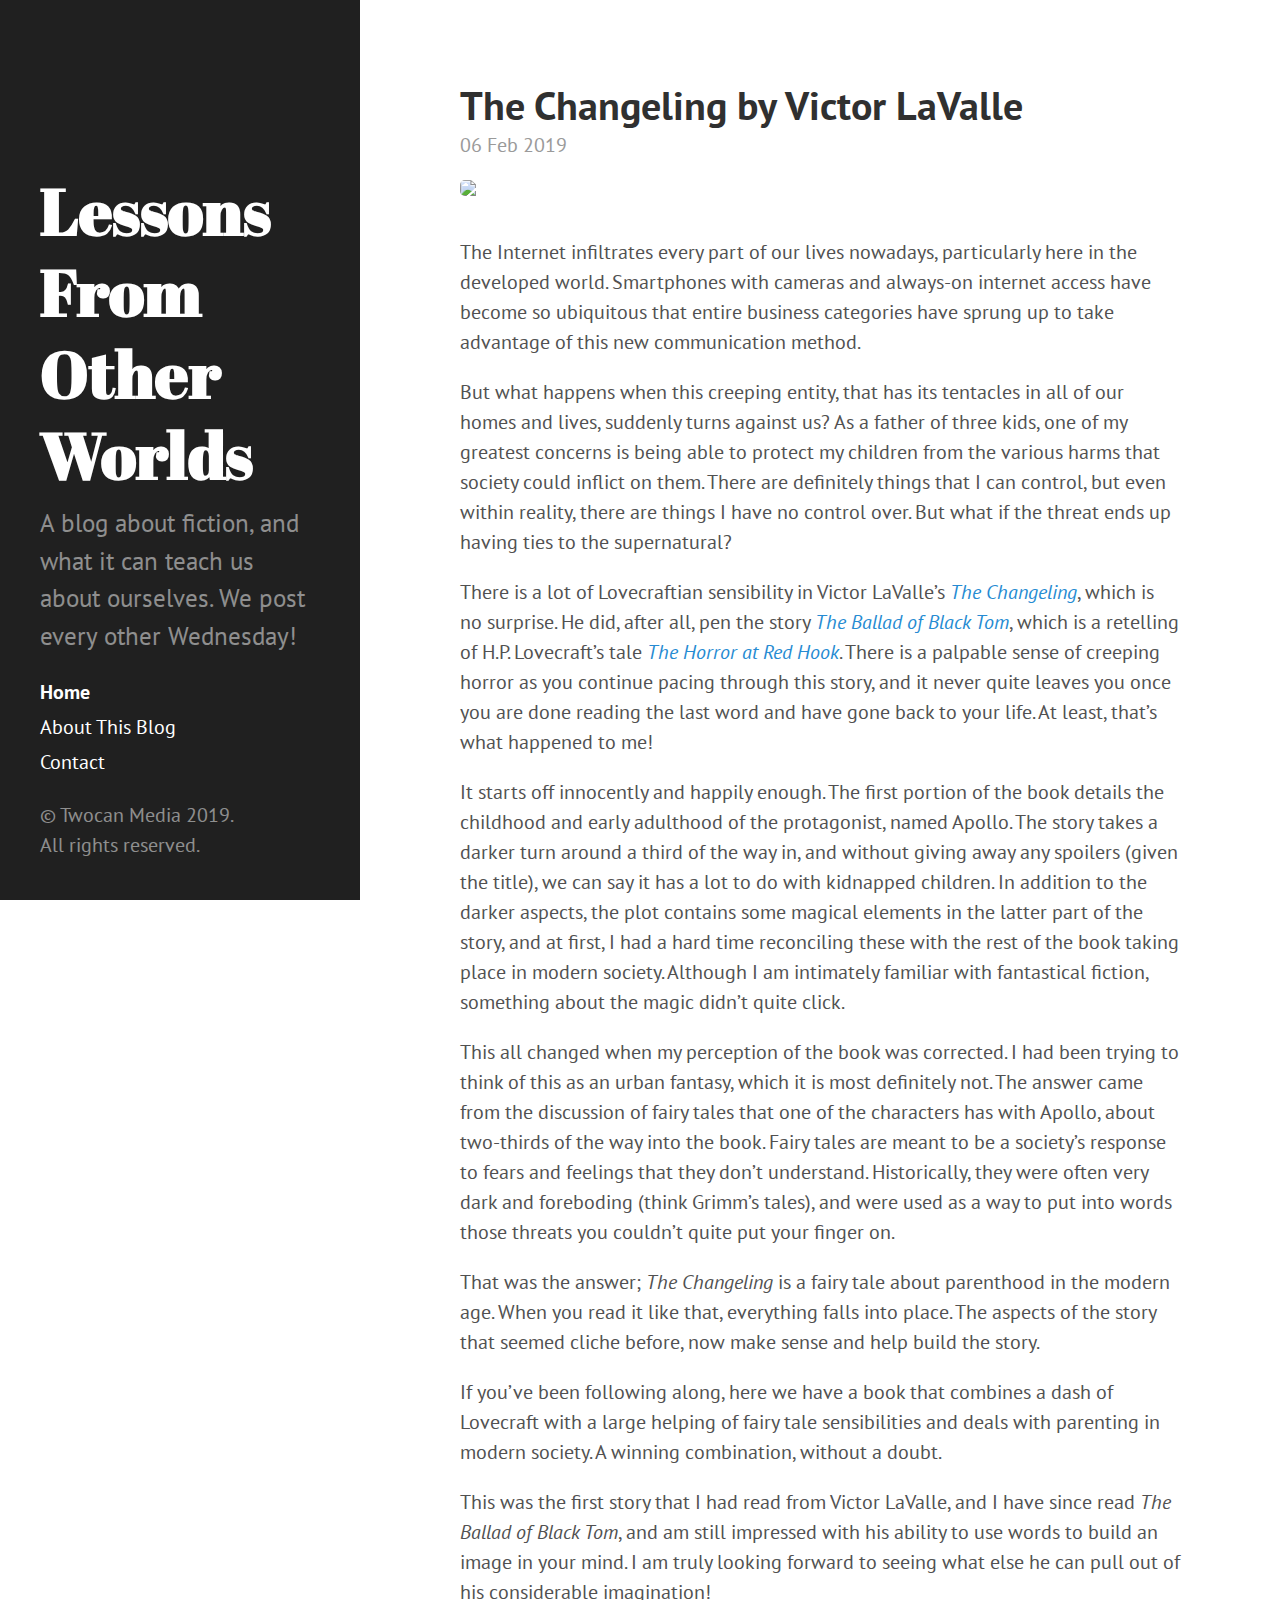
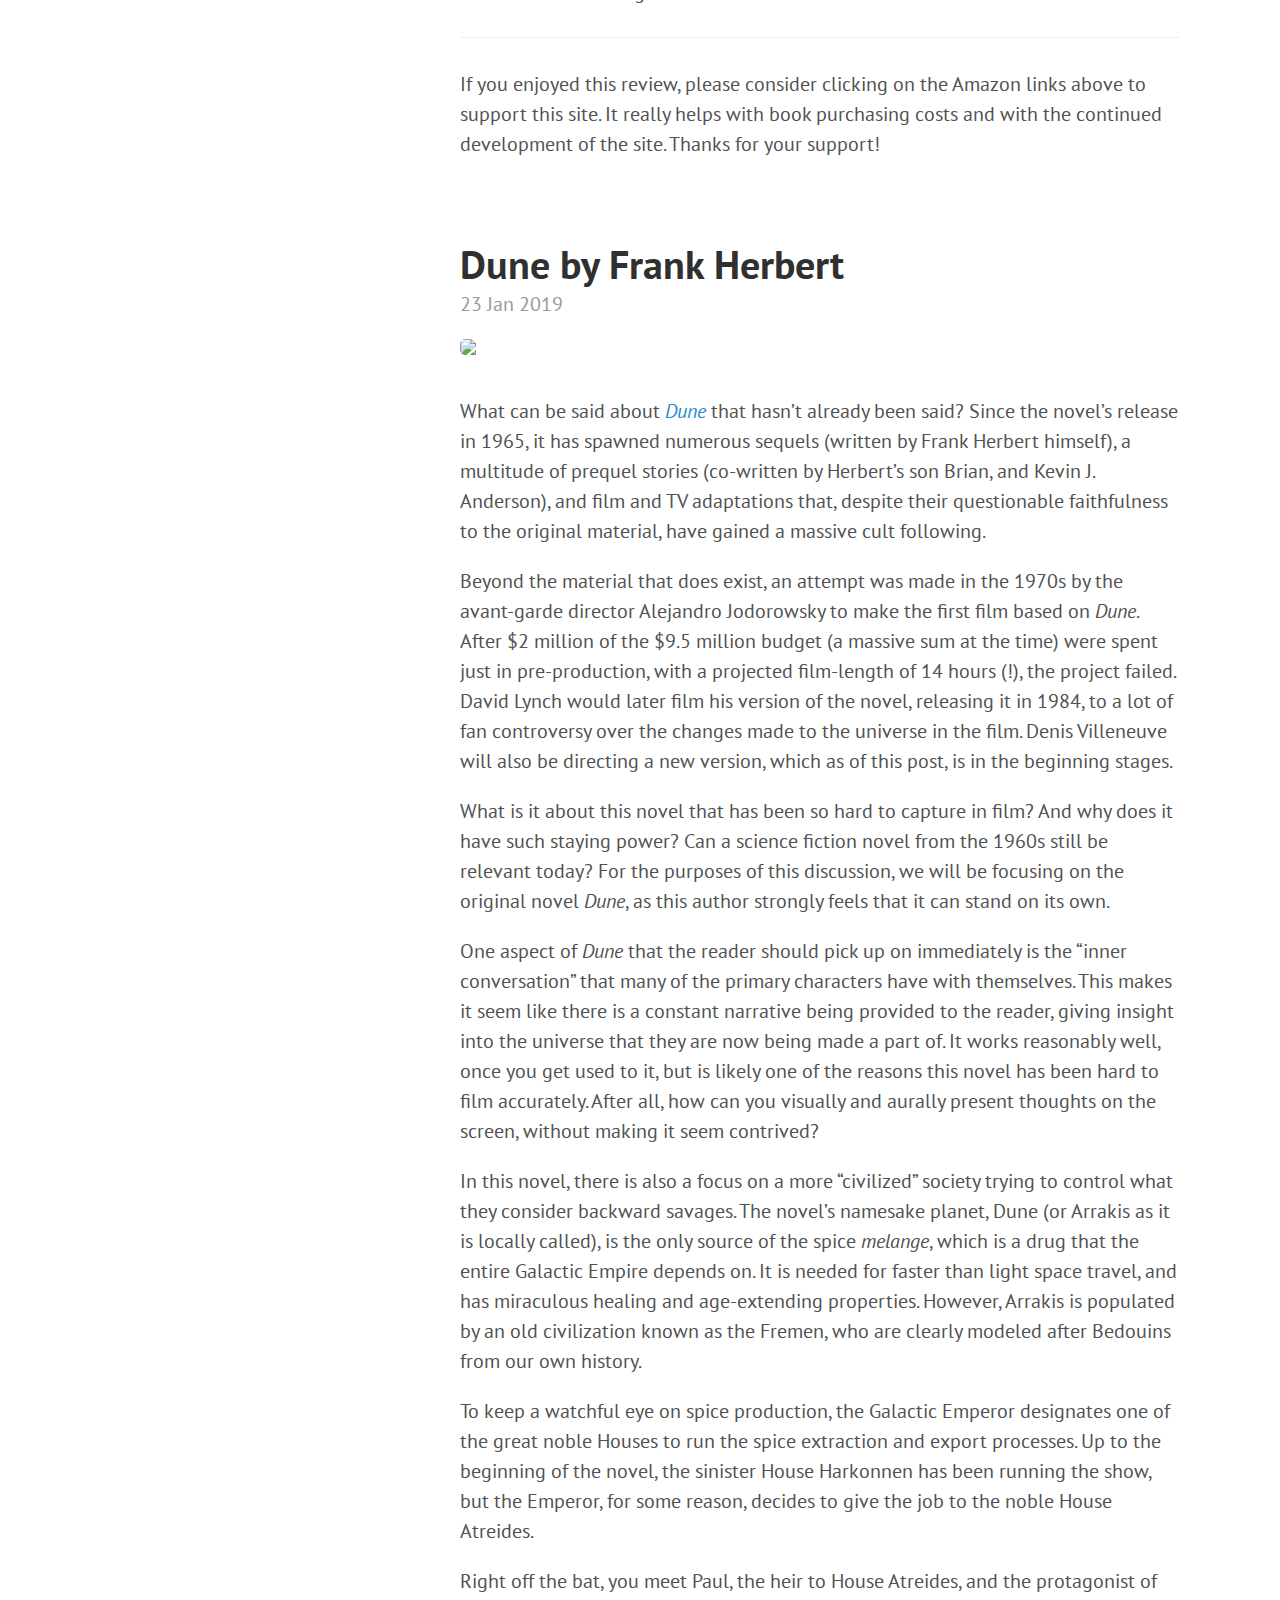
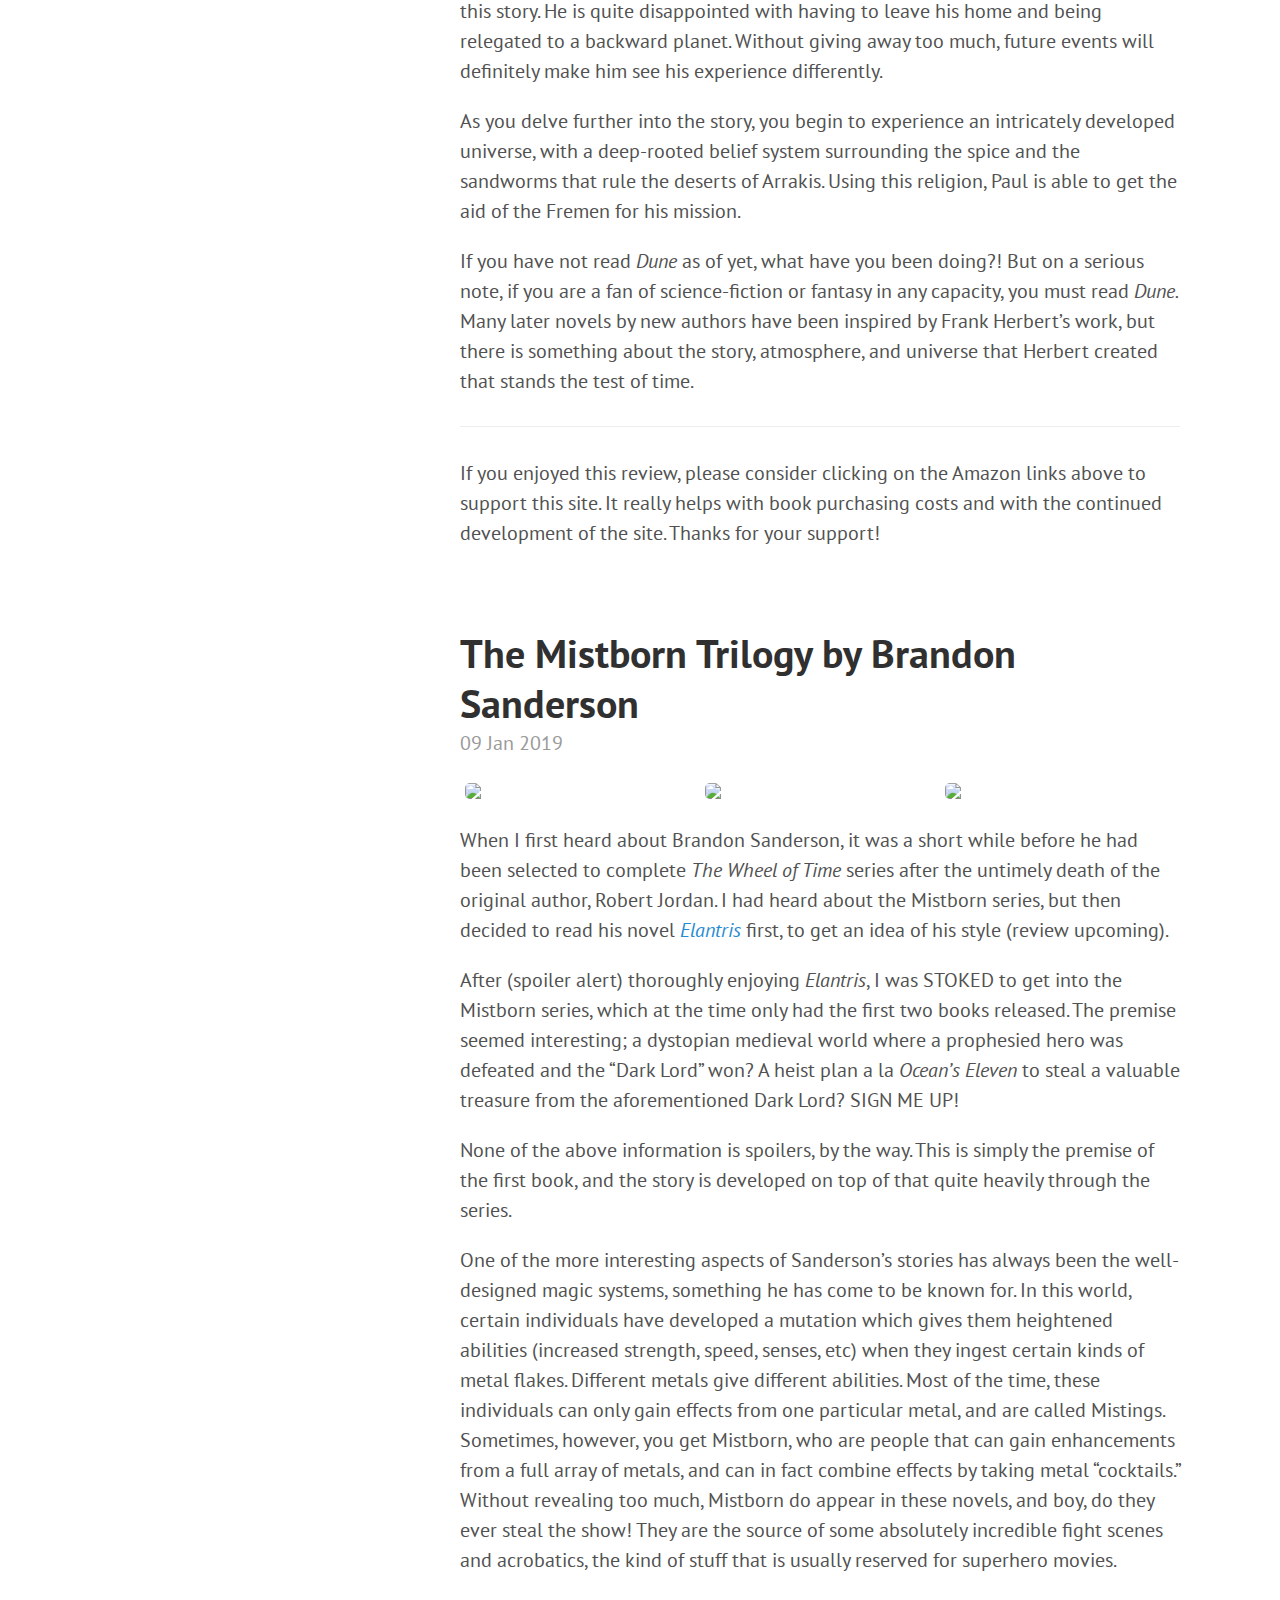
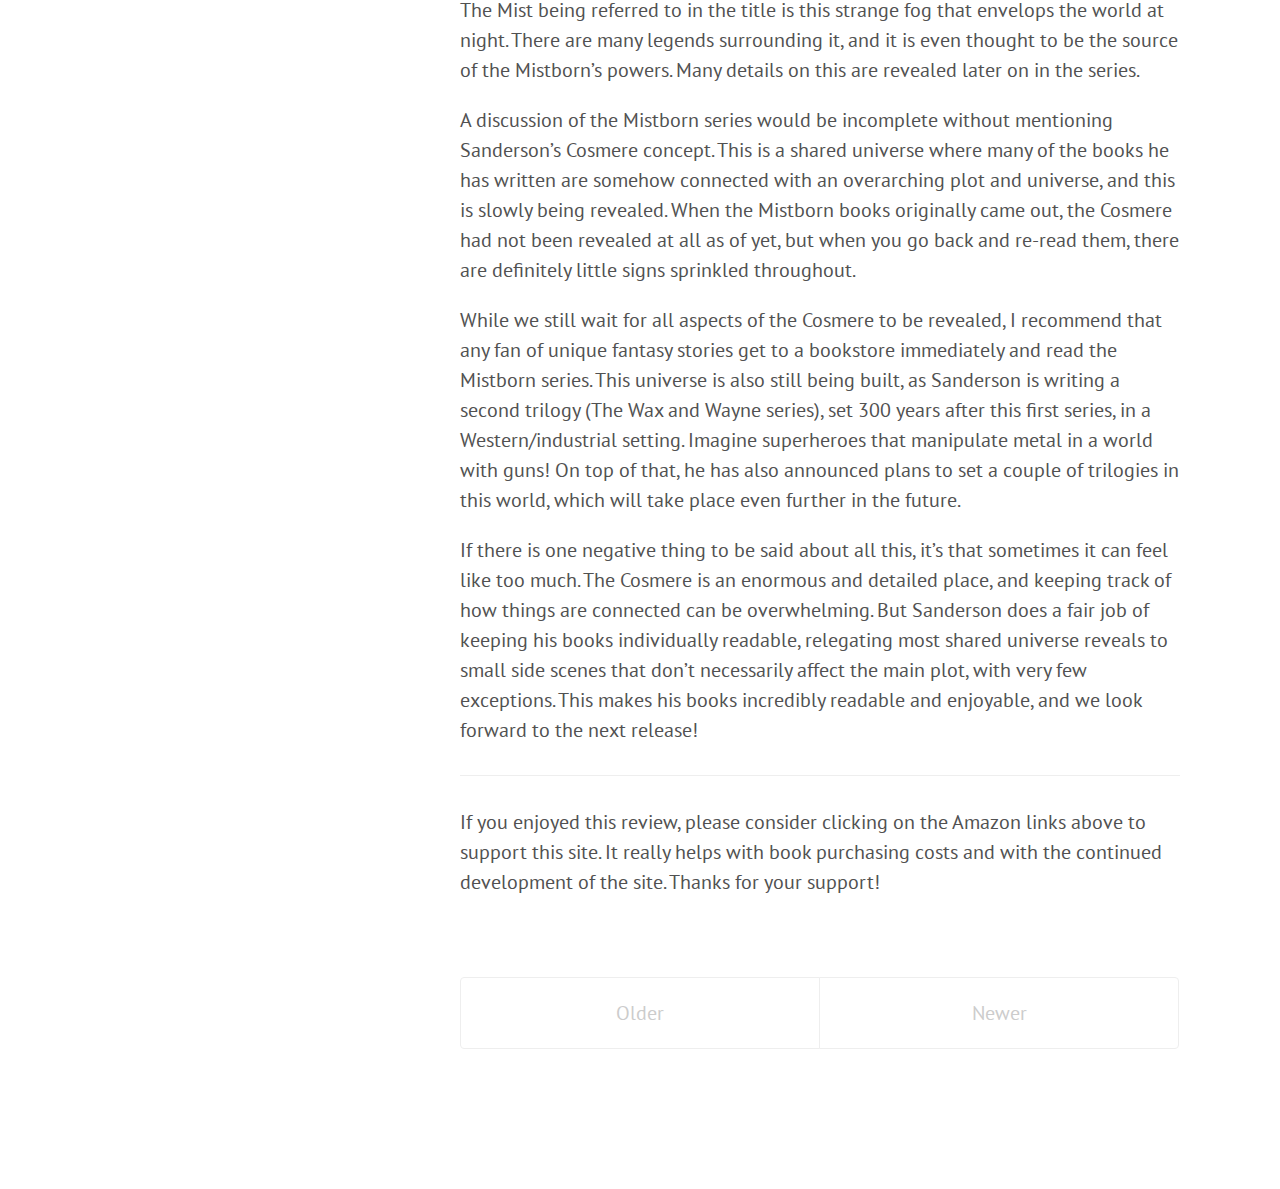
==== index.html @ 67f0b731 "Add files via upload" ====
<!DOCTYPE html>
<html xmlns="http://www.w3.org/1999/xhtml" xml:lang="en" lang="en-us">

  <head>
  <link href="http://gmpg.org/xfn/11" rel="profile" />
  <meta http-equiv="X-UA-Compatible" content="IE=edge" />
  <meta http-equiv="content-type" content="text/html; charset=utf-8" />

  <!-- Enable responsiveness on mobile devices-->
  <meta
    name="viewport"
    content="width=device-width, initial-scale=1.0, maximum-scale=1"
  />

  <title>
    
    Lessons From Other Worlds &middot; 
    
  </title>

  <!-- CSS -->
  <link rel="stylesheet" href="/public/css/poole.css" />
  <link rel="stylesheet" href="/public/css/syntax.css" />
  <link rel="stylesheet" href="/public/css/hyde.css" />
  <link
    rel="stylesheet"
    href="https://fonts.googleapis.com/css?family=PT+Sans:400,400italic,700|Abril+Fatface"
  />

  <!-- Icons -->
  <link
    rel="apple-touch-icon-precomposed"
    sizes="144x144"
    href="/public/apple-touch-icon-144-precomposed.png"
  />
  <link rel="shortcut icon" href="/public/favicon.ico" />

  <!-- RSS -->
  <link
    rel="alternate"
    type="application/rss+xml"
    title="RSS"
    href="/atom.xml"
  />

  <!-- Global site tag (gtag.js) - Google Analytics -->
  <script
    async
    src="https://www.googletagmanager.com/gtag/js?id=UA-133992173-1"
  ></script>
  <script>
    window.dataLayer = window.dataLayer || [];
    function gtag() {
      dataLayer.push(arguments);
    }
    gtag("js", new Date());

    gtag("config", "UA-133992173-1");
  </script>
  <script
    async
    src="//pagead2.googlesyndication.com/pagead/js/adsbygoogle.js"
  ></script>
  <script>
    (adsbygoogle = window.adsbygoogle || []).push({
      google_ad_client: "ca-pub-9792505701122165",
      enable_page_level_ads: true
    });
  </script>
</head>


  <body>

    <div class="sidebar">
  <div class="container sidebar-sticky">
    <div class="sidebar-about">
      <h1>
        <a href="/">
          Lessons From Other Worlds
        </a>
      </h1>
      <p class="lead">A blog about fiction, and what it can teach us about ourselves. We post every other Wednesday!</p>
    </div>

    <nav class="sidebar-nav">
      <a class="sidebar-nav-item active" href="/">Home</a>

      

      
      
        
          
        
      
        
          
            <a class="sidebar-nav-item" href="/about.html">About This Blog</a>
          
        
      
        
      
        
          
        
      
        
      
        
      
        
      

      <a class="sidebar-nav-item" href="mailto:lfow.blog@gmail.com">Contact</a>
      
      
    </nav>

    <p>&copy; Twocan Media 2019. <br> All rights reserved.</p>
  </div>
</div>


    <div class="content container">
      <div class="posts">
  
  <div class="post">
    <h1 class="post-title">
      <a href="/review/novel/fantasy/horror/2019/02/06/the-changeling-victor-lavalle.html">
        The Changeling by Victor LaValle
      </a>
    </h1>

    <span class="post-date">06 Feb 2019</span>

    <p align="center">
    <a target="_blank" href="https://www.amazon.ca/gp/product/0812995945/ref=as_li_tl?ie=UTF8&amp;camp=15121&amp;creative=330641&amp;creativeASIN=0812995945&amp;linkCode=as2&amp;tag=twocanpub-20&amp;linkId=8ba09b356a45f74fa7e1704d6daac532"><img border="0" src="//ws-na.amazon-adsystem.com/widgets/q?_encoding=UTF8&amp;MarketPlace=CA&amp;ASIN=0812995945&amp;ServiceVersion=20070822&amp;ID=AsinImage&amp;WS=1&amp;Format=_SL250_&amp;tag=twocanpub-20" /></a><img src="//ir-ca.amazon-adsystem.com/e/ir?t=twocanpub-20&amp;l=am2&amp;o=15&amp;a=0812995945" width="1" height="1" border="0" alt="" style="border:none !important; margin:0px !important;" />
</p>

<p>The Internet infiltrates every part of our lives nowadays, particularly here in the developed world. Smartphones with cameras and always-on internet access have become so ubiquitous that entire business categories have sprung up to take advantage of this new communication method.</p>

<p>But what happens when this creeping entity, that has its tentacles in all of our homes and lives, suddenly turns against us? As a father of three kids, one of my greatest concerns is being able to protect my children from the various harms that society could inflict on them. There are definitely things that I can control, but even within reality, there are things I have no control over. But what if the threat ends up having ties to the supernatural?</p>

<p>There is a lot of Lovecraftian sensibility in Victor LaValle’s <a href="https://amzn.to/2E7IBk8"><em>The Changeling</em></a>, which is no surprise. He did, after all, pen the story <a href="https://amzn.to/2TMUWzO"><em>The Ballad of Black Tom</em></a>, which is a retelling of H.P. Lovecraft’s tale <a href="https://amzn.to/2BAvXbX"><em>The Horror at Red Hook</em></a>. There is a palpable sense of creeping horror as you continue pacing through this story, and it never quite leaves you once you are done reading the last word and have gone back to your life. At least, that’s what happened to me!</p>

<p>It starts off innocently and happily enough. The first portion of the book details the childhood and early adulthood of the protagonist, named Apollo. The story takes a darker turn around a third of the way in, and without giving away any spoilers (given the title), we can say it has a lot to do with kidnapped children. In addition to the darker aspects, the plot contains some magical elements in the latter part of the story, and at first, I had a hard time reconciling these with the rest of the book taking place in modern society. Although I am intimately familiar with fantastical fiction, something about the magic didn’t quite click.</p>

<p>This all changed when my perception of the book was corrected. I had been trying to think of this as an urban fantasy, which it is most definitely not. The answer came from the discussion of fairy tales that one of the characters has with Apollo, about two-thirds of the way into the book. Fairy tales are meant to be a society’s response to fears and feelings that they don’t understand. Historically, they were often very dark and foreboding (think Grimm’s tales), and were used as a way to put into words those threats you couldn’t quite put your finger on.</p>

<p>That was the answer; <em>The Changeling</em> is a fairy tale about parenthood in the modern age. When you read it like that, everything falls into place. The aspects of the story that seemed cliche before, now make sense and help build the story.</p>

<p>If you’ve been following along, here we have a book that combines a dash of Lovecraft with a large helping of fairy tale sensibilities and deals with parenting in modern society. A winning combination, without a doubt.</p>

<p>This was the first story that I had read from Victor LaValle, and I have since read <em>The Ballad of Black Tom</em>, and am still impressed with his ability to use words to build an image in your mind. I am truly looking forward to seeing what else he can pull out of his considerable imagination!</p>

<hr />

<p>If you enjoyed this review, please consider clicking on the Amazon links above to support this site. It really helps with book purchasing costs and with the continued development of the site. Thanks for your support!</p>

  </div>
  
  <div class="post">
    <h1 class="post-title">
      <a href="/review/novel/science-fiction/2019/01/23/dune-frank-herbert.html">
        Dune by Frank Herbert
      </a>
    </h1>

    <span class="post-date">23 Jan 2019</span>

    <p align="center">
    <a target="_blank" href="https://www.amazon.ca/gp/product/0441172717/ref=as_li_tl?ie=UTF8&amp;camp=15121&amp;creative=330641&amp;creativeASIN=0441172717&amp;linkCode=as2&amp;tag=twocanpub-20&amp;linkId=c968a0b508d579bfd10eee6f4810cfd0"><img border="0" src="//ws-na.amazon-adsystem.com/widgets/q?_encoding=UTF8&amp;MarketPlace=CA&amp;ASIN=0441172717&amp;ServiceVersion=20070822&amp;ID=AsinImage&amp;WS=1&amp;Format=_SL250_&amp;tag=twocanpub-20" /></a><img src="//ir-ca.amazon-adsystem.com/e/ir?t=twocanpub-20&amp;l=am2&amp;o=15&amp;a=0441172717" width="1" height="1" border="0" alt="" style="border:none !important; margin:0px !important;" />
</p>

<p>What can be said about <a href="https://amzn.to/2TQu8hU"><em>Dune</em></a> that hasn’t already been said? Since the novel’s release in 1965, it has spawned numerous sequels (written by Frank Herbert himself), a multitude of prequel stories (co-written by Herbert’s son Brian, and Kevin J. Anderson), and film and TV adaptations that, despite their questionable faithfulness to the original material, have gained a massive cult following.</p>

<p>Beyond the material that does exist, an attempt was made in the 1970s by the avant-garde director Alejandro Jodorowsky to make the first film based on <em>Dune</em>. After $2 million of the $9.5 million budget (a massive sum at the time) were spent just in pre-production, with a projected film-length of 14 hours (!), the project failed. David Lynch would later film his version of the novel, releasing it in 1984, to a lot of fan controversy over the changes made to the universe in the film. Denis Villeneuve will also be directing a new version, which as of this post, is in the beginning stages.</p>

<p>What is it about this novel that has been so hard to capture in film? And why does it have such staying power? Can a science fiction novel from the 1960s still be relevant today? For the purposes of this discussion, we will be focusing on the original novel <em>Dune</em>, as this author strongly feels that it can stand on its own.</p>

<p>One aspect of <em>Dune</em> that the reader should pick up on immediately is the “inner conversation” that many of the primary characters have with themselves. This makes it seem like there is a constant narrative being provided to the reader, giving insight into the universe that they are now being made a part of. It works reasonably well, once you get used to it, but is likely one of the reasons this novel has been hard to film accurately. After all, how can you visually and aurally present thoughts on the screen, without making it seem contrived?</p>

<p>In this novel, there is also a focus on a more “civilized” society trying to control what they consider backward savages. The novel’s namesake planet, Dune (or Arrakis as it is locally called), is the only source of the spice <em>melange</em>, which is a drug that the entire Galactic Empire depends on. It is needed for faster than light space travel, and has miraculous healing and age-extending properties. However, Arrakis is populated by an old civilization known as the Fremen, who are clearly modeled after Bedouins from our own history.</p>

<p>To keep a watchful eye on spice production, the Galactic Emperor designates one of the great noble Houses to run the spice extraction and export processes. Up to the beginning of the novel, the sinister House Harkonnen has been running the show, but the Emperor, for some reason, decides to give the job to the noble House Atreides.</p>

<p>Right off the bat, you meet Paul, the heir to House Atreides, and the protagonist of this story. He is quite disappointed with having to leave his home and being relegated to a backward planet. Without giving away too much, future events will definitely make him see his experience differently.</p>

<p>As you delve further into the story, you begin to experience an intricately developed universe, with a deep-rooted belief system surrounding the spice and the sandworms that rule the deserts of Arrakis. Using this religion, Paul is able to get the aid of the Fremen for his mission.</p>

<p>If you have not read <em>Dune</em> as of yet, what have you been doing?! But on a serious note, if you are a fan of science-fiction or fantasy in any capacity, you must read <em>Dune.</em> Many later novels by new authors have been inspired by Frank Herbert’s work, but there is something about the story, atmosphere, and universe that Herbert created that stands the test of time.</p>

<hr />

<p>If you enjoyed this review, please consider clicking on the Amazon links above to support this site. It really helps with book purchasing costs and with the continued development of the site. Thanks for your support!</p>

  </div>
  
  <div class="post">
    <h1 class="post-title">
      <a href="/review/series/fantasy/2019/01/09/mistborn-trilogy-brandon-sanderson.html">
        The Mistborn Trilogy by Brandon Sanderson
      </a>
    </h1>

    <span class="post-date">09 Jan 2019</span>

    <div class="row">
    <div class="column">
        <a target="_blank" href="https://www.amazon.ca/gp/product/B002GYI9C4/ref=as_li_tl?ie=UTF8&amp;camp=15121&amp;creative=330641&amp;creativeASIN=B002GYI9C4&amp;linkCode=as2&amp;tag=twocanpub-20&amp;linkId=60ffb0064ce34d432a7f01a63c383515"><img border="0" src="//ws-na.amazon-adsystem.com/widgets/q?_encoding=UTF8&amp;MarketPlace=CA&amp;ASIN=B002GYI9C4&amp;ServiceVersion=20070822&amp;ID=AsinImage&amp;WS=1&amp;Format=_SL250_&amp;tag=twocanpub-20" /></a><img src="//ir-ca.amazon-adsystem.com/e/ir?t=twocanpub-20&amp;l=am2&amp;o=15&amp;a=B002GYI9C4" width="1" height="1" border="0" alt="" style="border:none !important; margin:0px !important;" />
    </div>
    <div class="column">
        <a target="_blank" href="https://www.amazon.ca/gp/product/0765356139/ref=as_li_tl?ie=UTF8&amp;camp=15121&amp;creative=330641&amp;creativeASIN=0765356139&amp;linkCode=as2&amp;tag=twocanpub-20&amp;linkId=66e4132f0866064b83558c736fcc1cc4"><img border="0" src="//ws-na.amazon-adsystem.com/widgets/q?_encoding=UTF8&amp;MarketPlace=CA&amp;ASIN=0765356139&amp;ServiceVersion=20070822&amp;ID=AsinImage&amp;WS=1&amp;Format=_SL250_&amp;tag=twocanpub-20" /></a><img src="//ir-ca.amazon-adsystem.com/e/ir?t=twocanpub-20&amp;l=am2&amp;o=15&amp;a=0765356139" width="1" height="1" border="0" alt="" style="border:none !important; margin:0px !important;" />
    </div>
    <div class="column"> 
        <a target="_blank" href="https://www.amazon.ca/gp/product/0765356147/ref=as_li_tl?ie=UTF8&amp;camp=15121&amp;creative=330641&amp;creativeASIN=0765356147&amp;linkCode=as2&amp;tag=twocanpub-20&amp;linkId=f90a4bd788025ad8ec9f4122e0f96650"><img border="0" src="//ws-na.amazon-adsystem.com/widgets/q?_encoding=UTF8&amp;MarketPlace=CA&amp;ASIN=0765356147&amp;ServiceVersion=20070822&amp;ID=AsinImage&amp;WS=1&amp;Format=_SL250_&amp;tag=twocanpub-20" /></a><img src="//ir-ca.amazon-adsystem.com/e/ir?t=twocanpub-20&amp;l=am2&amp;o=15&amp;a=0765356147" width="1" height="1" border="0" alt="" style="border:none !important; margin:0px !important;" />
    </div>
</div>

<p>When I first heard about Brandon Sanderson, it was a short while before he had been selected to complete <em>The Wheel of Time</em> series after the untimely death of the original author, Robert Jordan. I had heard about the Mistborn series, but then decided to read his novel <a href="https://amzn.to/2EamUA1"><em>Elantris</em></a> first, to get an idea of his style (review upcoming).</p>

<p>After (spoiler alert) thoroughly enjoying <em>Elantris</em>, I was STOKED to get into the Mistborn series, which at the time only had the first two books released. The premise seemed interesting; a dystopian medieval world where a prophesied hero was defeated and the “Dark Lord” won? A heist plan a la <em>Ocean’s Eleven</em> to steal a valuable treasure from the aforementioned Dark Lord? SIGN ME UP!</p>

<p>None of the above information is spoilers, by the way. This is simply the premise of the first book, and the story is developed on top of that quite heavily through the series.</p>

<p>One of the more interesting aspects of Sanderson’s stories has always been the well-designed magic systems, something he has come to be known for. In this world, certain individuals have developed a mutation which gives them heightened abilities (increased strength, speed, senses, etc) when they ingest certain kinds of metal flakes. Different metals give different abilities. Most of the time, these individuals can only gain effects from one particular metal, and are called Mistings. Sometimes, however, you get Mistborn, who are people that can gain enhancements from a full array of metals, and can in fact combine effects by taking metal “cocktails.” Without revealing too much, Mistborn do appear in these novels, and boy, do they ever steal the show! They are the source of some absolutely incredible fight scenes and acrobatics, the kind of stuff that is usually reserved for superhero movies.</p>

<p>The Mist being referred to in the title is this strange fog that envelops the world at night. There are many legends surrounding it, and it is even thought to be the source of the Mistborn’s powers. Many details on this are revealed later on in the series.</p>

<p>A discussion of the Mistborn series would be incomplete without mentioning Sanderson’s Cosmere concept. This is a shared universe where many of the books he has written are somehow connected with an overarching plot and universe, and this is slowly being revealed. When the Mistborn books originally came out, the Cosmere had not been revealed at all as of yet, but when you go back and re-read them, there are definitely little signs sprinkled throughout.</p>

<p>While we still wait for all aspects of the Cosmere to be revealed, I recommend that any fan of unique fantasy stories get to a bookstore immediately and read the Mistborn series. This universe is also still being built, as Sanderson is writing a second trilogy (The Wax and Wayne series), set 300 years after this first series, in a Western/industrial setting. Imagine superheroes that manipulate metal in a world with guns! On top of that, he has also announced plans to set a couple of trilogies in this world, which will take place even further in the future.</p>

<p>If there is one negative thing to be said about all this, it’s that sometimes it can feel like too much. The Cosmere is an enormous and detailed place, and keeping track of how things are connected can be overwhelming. But Sanderson does a fair job of keeping his books individually readable, relegating most shared universe reveals to small side scenes that don’t necessarily affect the main plot, with very few exceptions. This makes his books incredibly readable and enjoyable, and we look forward to the next release!</p>

<hr />

<p>If you enjoyed this review, please consider clicking on the Amazon links above to support this site. It really helps with book purchasing costs and with the continued development of the site. Thanks for your support!</p>

  </div>
  
</div>

<div class="pagination">
  
    <span class="pagination-item older">Older</span>
  
  
    <span class="pagination-item newer">Newer</span>
  
</div>
    </div>

  </body>
  
</html>
---- public/css/poole.css ----
/*
 *                        ___
 *                       /\_ \
 *  _____     ___     ___\//\ \      __
 * /\ '__`\  / __`\  / __`\\ \ \   /'__`\
 * \ \ \_\ \/\ \_\ \/\ \_\ \\_\ \_/\  __/
 *  \ \ ,__/\ \____/\ \____//\____\ \____\
 *   \ \ \/  \/___/  \/___/ \/____/\/____/
 *    \ \_\
 *     \/_/
 *
 * Designed, built, and released under MIT license by @mdo. Learn more at
 * https://github.com/poole/poole.
 */


/*
 * Contents
 *
 * Body resets
 * Custom type
 * Messages
 * Container
 * Masthead
 * Posts and pages
 * Pagination
 * Reverse layout
 * Themes
 */


/*
 * Body resets
 *
 * Update the foundational and global aspects of the page.
 */

* {
  -webkit-box-sizing: border-box;
     -moz-box-sizing: border-box;
          box-sizing: border-box;
}

html,
body {
  margin: 0;
  padding: 0;
}

html {
  font-family: "Helvetica Neue", Helvetica, Arial, sans-serif;
  font-size: 16px;
  line-height: 1.5;
}
@media (min-width: 38em) {
  html {
    font-size: 20px;
  }
}

body {
  color: #515151;
  background-color: #fff;
  -webkit-text-size-adjust: 100%;
      -ms-text-size-adjust: 100%;
}

/* No `:visited` state is required by default (browsers will use `a`) */
a {
  color: #268bd2;
  text-decoration: none;
}
a strong {
  color: inherit;
}
/* `:focus` is linked to `:hover` for basic accessibility */
a:hover,
a:focus {
  text-decoration: underline;
}

/* Headings */
h1, h2, h3, h4, h5, h6 {
  margin-bottom: .5rem;
  font-weight: bold;
  line-height: 1.25;
  color: #313131;
  text-rendering: optimizeLegibility;
}
h1 {
  font-size: 2rem;
}
h2 {
  margin-top: 1rem;
  font-size: 1.5rem;
}
h3 {
  margin-top: 1.5rem;
  font-size: 1.25rem;
}
h4, h5, h6 {
  margin-top: 1rem;
  font-size: 1rem;
}

/* Body text */
p {
  margin-top: 0;
  margin-bottom: 1rem;
}

strong {
  color: #303030;
}


/* Lists */
ul, ol, dl {
  margin-top: 0;
  margin-bottom: 1rem;
}

dt {
  font-weight: bold;
}
dd {
  margin-bottom: .5rem;
}

/* Misc */
hr {
  position: relative;
  margin: 1.5rem 0;
  border: 0;
  border-top: 1px solid #eee;
  border-bottom: 1px solid #fff;
}

abbr {
  font-size: 85%;
  font-weight: bold;
  color: #555;
  text-transform: uppercase;
}
abbr[title] {
  cursor: help;
  border-bottom: 1px dotted #e5e5e5;
}

/* Code */
code,
pre {
  font-family: Menlo, Monaco, "Courier New", monospace;
}
code {
  padding: .25em .5em;
  font-size: 85%;
  color: #bf616a;
  background-color: #f9f9f9;
  border-radius: 3px;
}
pre {
  display: block;
  margin-top: 0;
  margin-bottom: 1rem;
  padding: 1rem;
  font-size: .8rem;
  line-height: 1.4;
  white-space: pre;
  white-space: pre-wrap;
  word-break: break-all;
  word-wrap: break-word;
  background-color: #f9f9f9;
}
pre code {
  padding: 0;
  font-size: 100%;
  color: inherit;
  background-color: transparent;
}

/* Pygments via Jekyll */
.highlight {
  margin-bottom: 1rem;
  border-radius: 4px;
}
.highlight pre {
  margin-bottom: 0;
}

/* Gist via GitHub Pages */
.gist .gist-file {
  font-family: Menlo, Monaco, "Courier New", monospace !important;
}
.gist .markdown-body {
  padding: 15px;
}
.gist pre {
  padding: 0;
  background-color: transparent;
}
.gist .gist-file .gist-data {
  font-size: .8rem !important;
  line-height: 1.4;
}
.gist code {
  padding: 0;
  color: inherit;
  background-color: transparent;
  border-radius: 0;
}

/* Quotes */
blockquote {
  padding: .5rem 1rem;
  margin: .8rem 0;
  color: #7a7a7a;
  border-left: .25rem solid #e5e5e5;
}
blockquote p:last-child {
  margin-bottom: 0;
}
@media (min-width: 30em) {
  blockquote {
    padding-right: 5rem;
    padding-left: 1.25rem;
  }
}

img {
  display: block;
  max-width: 100%;
  margin: 0 0 1rem;
  border-radius: 5px;
}

/* Tables */
table {
  margin-bottom: 1rem;
  width: 100%;
  border: 1px solid #e5e5e5;
  border-collapse: collapse;
}
td,
th {
  padding: .25rem .5rem;
  border: 1px solid #e5e5e5;
}
tbody tr:nth-child(odd) td,
tbody tr:nth-child(odd) th {
  background-color: #f9f9f9;
}


/*
 * Custom type
 *
 * Extend paragraphs with `.lead` for larger introductory text.
 */

.lead {
  font-size: 1.25rem;
  font-weight: 300;
}


/*
 * Messages
 *
 * Show alert messages to users. You may add it to single elements like a `<p>`,
 * or to a parent if there are multiple elements to show.
 */

.message {
  margin-bottom: 1rem;
  padding: 1rem;
  color: #717171;
  background-color: #f9f9f9;
}


/*
 * Container
 *
 * Center the page content.
 */

.container {
  max-width: 38rem;
  padding-left:  1rem;
  padding-right: 1rem;
  margin-left:  auto;
  margin-right: auto;
}


/*
 * Masthead
 *
 * Super small header above the content for site name and short description.
 */

.masthead {
  padding-top:    1rem;
  padding-bottom: 1rem;
  margin-bottom: 3rem;
}
.masthead-title {
  margin-top: 0;
  margin-bottom: 0;
  color: #505050;
}
.masthead-title a {
  color: #505050;
}
.masthead-title small {
  font-size: 75%;
  font-weight: 400;
  color: #c0c0c0;
  letter-spacing: 0;
}


/*
 * Posts and pages
 *
 * Each post is wrapped in `.post` and is used on default and post layouts. Each
 * page is wrapped in `.page` and is only used on the page layout.
 */

.page,
.post {
  margin-bottom: 4em;
}

/* Blog post or page title */
.page-title,
.post-title,
.post-title a {
  color: #303030;
}
.page-title,
.post-title {
  margin-top: 0;
}

/* Meta data line below post title */
.post-date {
  display: block;
  margin-top: -.5rem;
  margin-bottom: 1rem;
  color: #9a9a9a;
}

/* Related posts */
.related {
  padding-top: 2rem;
  padding-bottom: 2rem;
  border-top: 1px solid #eee;
}
.related-posts {
  padding-left: 0;
  list-style: none;
}
.related-posts h3 {
  margin-top: 0;
}
.related-posts li small {
  font-size: 75%;
  color: #999;
}
.related-posts li a:hover {
  color: #268bd2;
  text-decoration: none;
}
.related-posts li a:hover small {
  color: inherit;
}


/*
 * Pagination
 *
 * Super lightweight (HTML-wise) blog pagination. `span`s are provide for when
 * there are no more previous or next posts to show.
 */

.pagination {
  overflow: hidden; /* clearfix */
  margin-left: -1rem;
  margin-right: -1rem;
  font-family: "PT Sans", Helvetica, Arial, sans-serif;
  color: #ccc;
  text-align: center;
}

/* Pagination items can be `span`s or `a`s */
.pagination-item {
  display: block;
  padding: 1rem;
  border: 1px solid #eee;
}
.pagination-item:first-child {
  margin-bottom: -1px;
}

/* Only provide a hover state for linked pagination items */
a.pagination-item:hover {
  background-color: #f5f5f5;
}

@media (min-width: 30em) {
  .pagination {
    margin: 3rem 0;
  }
  .pagination-item {
    float: left;
    width: 50%;
  }
  .pagination-item:first-child {
    margin-bottom: 0;
    border-top-left-radius:    4px;
    border-bottom-left-radius: 4px;
  }
  .pagination-item:last-child {
    margin-left: -1px;
    border-top-right-radius:    4px;
    border-bottom-right-radius: 4px;
  }
}

/* Three image containers (use 25% for four, and 50% for two, etc) */
.column {
  float: left;
  width: 33.33%;
  padding: 5px;
}

/* Clear floats after image containers */
.row::after {
  content: "";
  clear: both;
  display: table;
}
---- public/css/syntax.css ----
.highlight .hll { background-color: #ffc; }
.highlight .c { color: #999; } /* Comment */
.highlight .err { color: #a00; background-color: #faa } /* Error */
.highlight .k { color: #069; } /* Keyword */
.highlight .o { color: #555 } /* Operator */
.highlight .cm { color: #09f; font-style: italic } /* Comment.Multiline */
.highlight .cp { color: #099 } /* Comment.Preproc */
.highlight .c1 { color: #999; } /* Comment.Single */
.highlight .cs { color: #999; } /* Comment.Special */
.highlight .gd { background-color: #fcc; border: 1px solid #c00 } /* Generic.Deleted */
.highlight .ge { font-style: italic } /* Generic.Emph */
.highlight .gr { color: #f00 } /* Generic.Error */
.highlight .gh { color: #030; } /* Generic.Heading */
.highlight .gi { background-color: #cfc; border: 1px solid #0c0 } /* Generic.Inserted */
.highlight .go { color: #aaa } /* Generic.Output */
.highlight .gp { color: #009; } /* Generic.Prompt */
.highlight .gs { } /* Generic.Strong */
.highlight .gu { color: #030; } /* Generic.Subheading */
.highlight .gt { color: #9c6 } /* Generic.Traceback */
.highlight .kc { color: #069; } /* Keyword.Constant */
.highlight .kd { color: #069; } /* Keyword.Declaration */
.highlight .kn { color: #069; } /* Keyword.Namespace */
.highlight .kp { color: #069 } /* Keyword.Pseudo */
.highlight .kr { color: #069; } /* Keyword.Reserved */
.highlight .kt { color: #078; } /* Keyword.Type */
.highlight .m { color: #f60 } /* Literal.Number */
.highlight .s { color: #d44950 } /* Literal.String */
.highlight .na { color: #4f9fcf } /* Name.Attribute */
.highlight .nb { color: #366 } /* Name.Builtin */
.highlight .nc { color: #0a8; } /* Name.Class */
.highlight .no { color: #360 } /* Name.Constant */
.highlight .nd { color: #99f } /* Name.Decorator */
.highlight .ni { color: #999; } /* Name.Entity */
.highlight .ne { color: #c00; } /* Name.Exception */
.highlight .nf { color: #c0f } /* Name.Function */
.highlight .nl { color: #99f } /* Name.Label */
.highlight .nn { color: #0cf; } /* Name.Namespace */
.highlight .nt { color: #2f6f9f; } /* Name.Tag */
.highlight .nv { color: #033 } /* Name.Variable */
.highlight .ow { color: #000; } /* Operator.Word */
.highlight .w { color: #bbb } /* Text.Whitespace */
.highlight .mf { color: #f60 } /* Literal.Number.Float */
.highlight .mh { color: #f60 } /* Literal.Number.Hex */
.highlight .mi { color: #f60 } /* Literal.Number.Integer */
.highlight .mo { color: #f60 } /* Literal.Number.Oct */
.highlight .sb { color: #c30 } /* Literal.String.Backtick */
.highlight .sc { color: #c30 } /* Literal.String.Char */
.highlight .sd { color: #c30; font-style: italic } /* Literal.String.Doc */
.highlight .s2 { color: #c30 } /* Literal.String.Double */
.highlight .se { color: #c30; } /* Literal.String.Escape */
.highlight .sh { color: #c30 } /* Literal.String.Heredoc */
.highlight .si { color: #a00 } /* Literal.String.Interpol */
.highlight .sx { color: #c30 } /* Literal.String.Other */
.highlight .sr { color: #3aa } /* Literal.String.Regex */
.highlight .s1 { color: #c30 } /* Literal.String.Single */
.highlight .ss { color: #fc3 } /* Literal.String.Symbol */
.highlight .bp { color: #366 } /* Name.Builtin.Pseudo */
.highlight .vc { color: #033 } /* Name.Variable.Class */
.highlight .vg { color: #033 } /* Name.Variable.Global */
.highlight .vi { color: #033 } /* Name.Variable.Instance */
.highlight .il { color: #f60 } /* Literal.Number.Integer.Long */

.css .o,
.css .o + .nt,
.css .nt + .nt { color: #999; }
---- public/css/hyde.css ----
/*
 *  __                  __
 * /\ \                /\ \
 * \ \ \___   __  __   \_\ \     __
 *  \ \  _ `\/\ \/\ \  /'_` \  /'__`\
 *   \ \ \ \ \ \ \_\ \/\ \_\ \/\  __/
 *    \ \_\ \_\/`____ \ \___,_\ \____\
 *     \/_/\/_/`/___/> \/__,_ /\/____/
 *                /\___/
 *                \/__/
 *
 * Designed, built, and released under MIT license by @mdo. Learn more at
 * https://github.com/poole/hyde.
 */


/*
 * Contents
 *
 * Global resets
 * Sidebar
 * Container
 * Reverse layout
 * Themes
 */


/*
 * Global resets
 *
 * Update the foundational and global aspects of the page.
 */

html {
  font-family: "PT Sans", Helvetica, Arial, sans-serif;
}
@media (min-width: 48em) {
  html {
    font-size: 16px;
  }
}
@media (min-width: 58em) {
  html {
    font-size: 20px;
  }
}


/*
 * Sidebar
 *
 * Flexible banner for housing site name, intro, and "footer" content. Starts
 * out above content in mobile and later moves to the side with wider viewports.
 */

.sidebar {
  text-align: center;
  padding: 2rem 1rem;
  color: rgba(255,255,255,.5);
  background-color: #202020;
}
@media (min-width: 48em) {
  .sidebar {
    position: fixed;
    top: 0;
    left: 0;
    bottom: 0;
    width: 18rem;
    text-align: left;
  }
}

/* Sidebar links */
.sidebar a {
  color: #fff;
}

/* About section */
.sidebar-about h1 {
  color: #fff;
  margin-top: 0;
  font-family: "Abril Fatface", serif;
  font-size: 3.25rem;
}

/* Sidebar nav */
.sidebar-nav {
  margin-bottom: 1rem;
}
.sidebar-nav-item {
  display: block;
  line-height: 1.75;
}
a.sidebar-nav-item:hover,
a.sidebar-nav-item:focus {
  text-decoration: underline;
}
.sidebar-nav-item.active {
  font-weight: bold;
}

/* Sticky sidebar
 *
 * Add the `sidebar-sticky` class to the sidebar's container to affix it the
 * contents to the bottom of the sidebar in tablets and up.
 */

@media (min-width: 48em) {
  .sidebar-sticky {
    position: absolute;
    right:  1rem;
    bottom: 1rem;
    left:   1rem;
  }
}


/* Container
 *
 * Align the contents of the site above the proper threshold with some margin-fu
 * with a 25%-wide `.sidebar`.
 */

.content {
  padding-top:    4rem;
  padding-bottom: 4rem;
}

@media (min-width: 48em) {
  .content {
    max-width: 38rem;
    margin-left: 20rem;
    margin-right: 2rem;
  }
}

@media (min-width: 64em) {
  .content {
    margin-left: 22rem;
    margin-right: 4rem;
  }
}


/*
 * Reverse layout
 *
 * Flip the orientation of the page by placing the `.sidebar` on the right.
 */

@media (min-width: 48em) {
  .layout-reverse .sidebar {
    left: auto;
    right: 0;
  }
  .layout-reverse .content {
    margin-left: 2rem;
    margin-right: 20rem;
  }
}

@media (min-width: 64em) {
  .layout-reverse .content {
    margin-left: 4rem;
    margin-right: 22rem;
  }
}



/*
 * Themes
 *
 * As of v1.1, Hyde includes optional themes to color the sidebar and links
 * within blog posts. To use, add the class of your choosing to the `body`.
 */

/* Base16 (http://chriskempson.github.io/base16/#default) */

/* Red */
.theme-base-08 .sidebar {
  background-color: #ac4142;
}
.theme-base-08 .content a,
.theme-base-08 .related-posts li a:hover {
  color: #ac4142;
}

/* Orange */
.theme-base-09 .sidebar {
  background-color: #d28445;
}
.theme-base-09 .content a,
.theme-base-09 .related-posts li a:hover {
  color: #d28445;
}

/* Yellow */
.theme-base-0a .sidebar {
  background-color: #f4bf75;
}
.theme-base-0a .content a,
.theme-base-0a .related-posts li a:hover {
  color: #f4bf75;
}

/* Green */
.theme-base-0b .sidebar {
  background-color: #90a959;
}
.theme-base-0b .content a,
.theme-base-0b .related-posts li a:hover {
  color: #90a959;
}

/* Cyan */
.theme-base-0c .sidebar {
  background-color: #75b5aa;
}
.theme-base-0c .content a,
.theme-base-0c .related-posts li a:hover {
  color: #75b5aa;
}

/* Blue */
.theme-base-0d .sidebar {
  background-color: #6a9fb5;
}
.theme-base-0d .content a,
.theme-base-0d .related-posts li a:hover {
  color: #6a9fb5;
}

/* Magenta */
.theme-base-0e .sidebar {
  background-color: #aa759f;
}
.theme-base-0e .content a,
.theme-base-0e .related-posts li a:hover {
  color: #aa759f;
}

/* Brown */
.theme-base-0f .sidebar {
  background-color: #8f5536;
}
.theme-base-0f .content a,
.theme-base-0f .related-posts li a:hover {
  color: #8f5536;
}
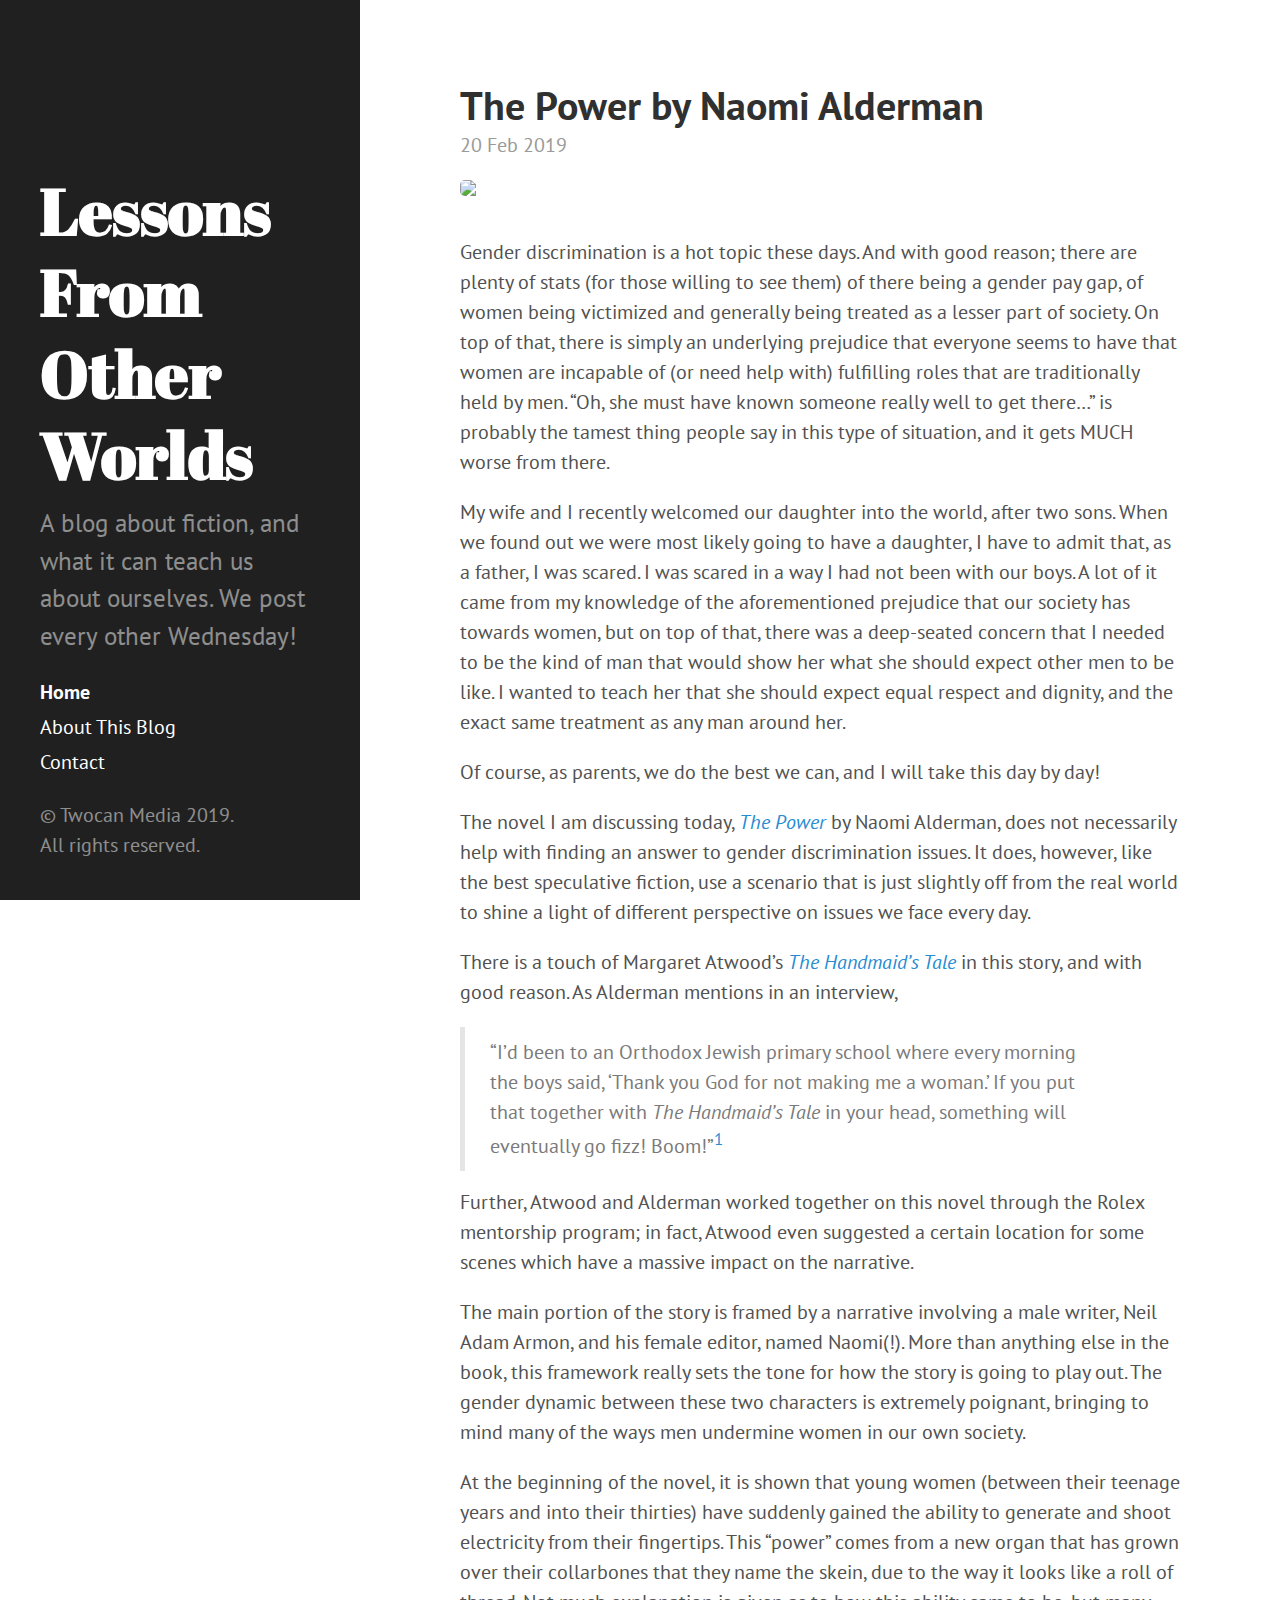
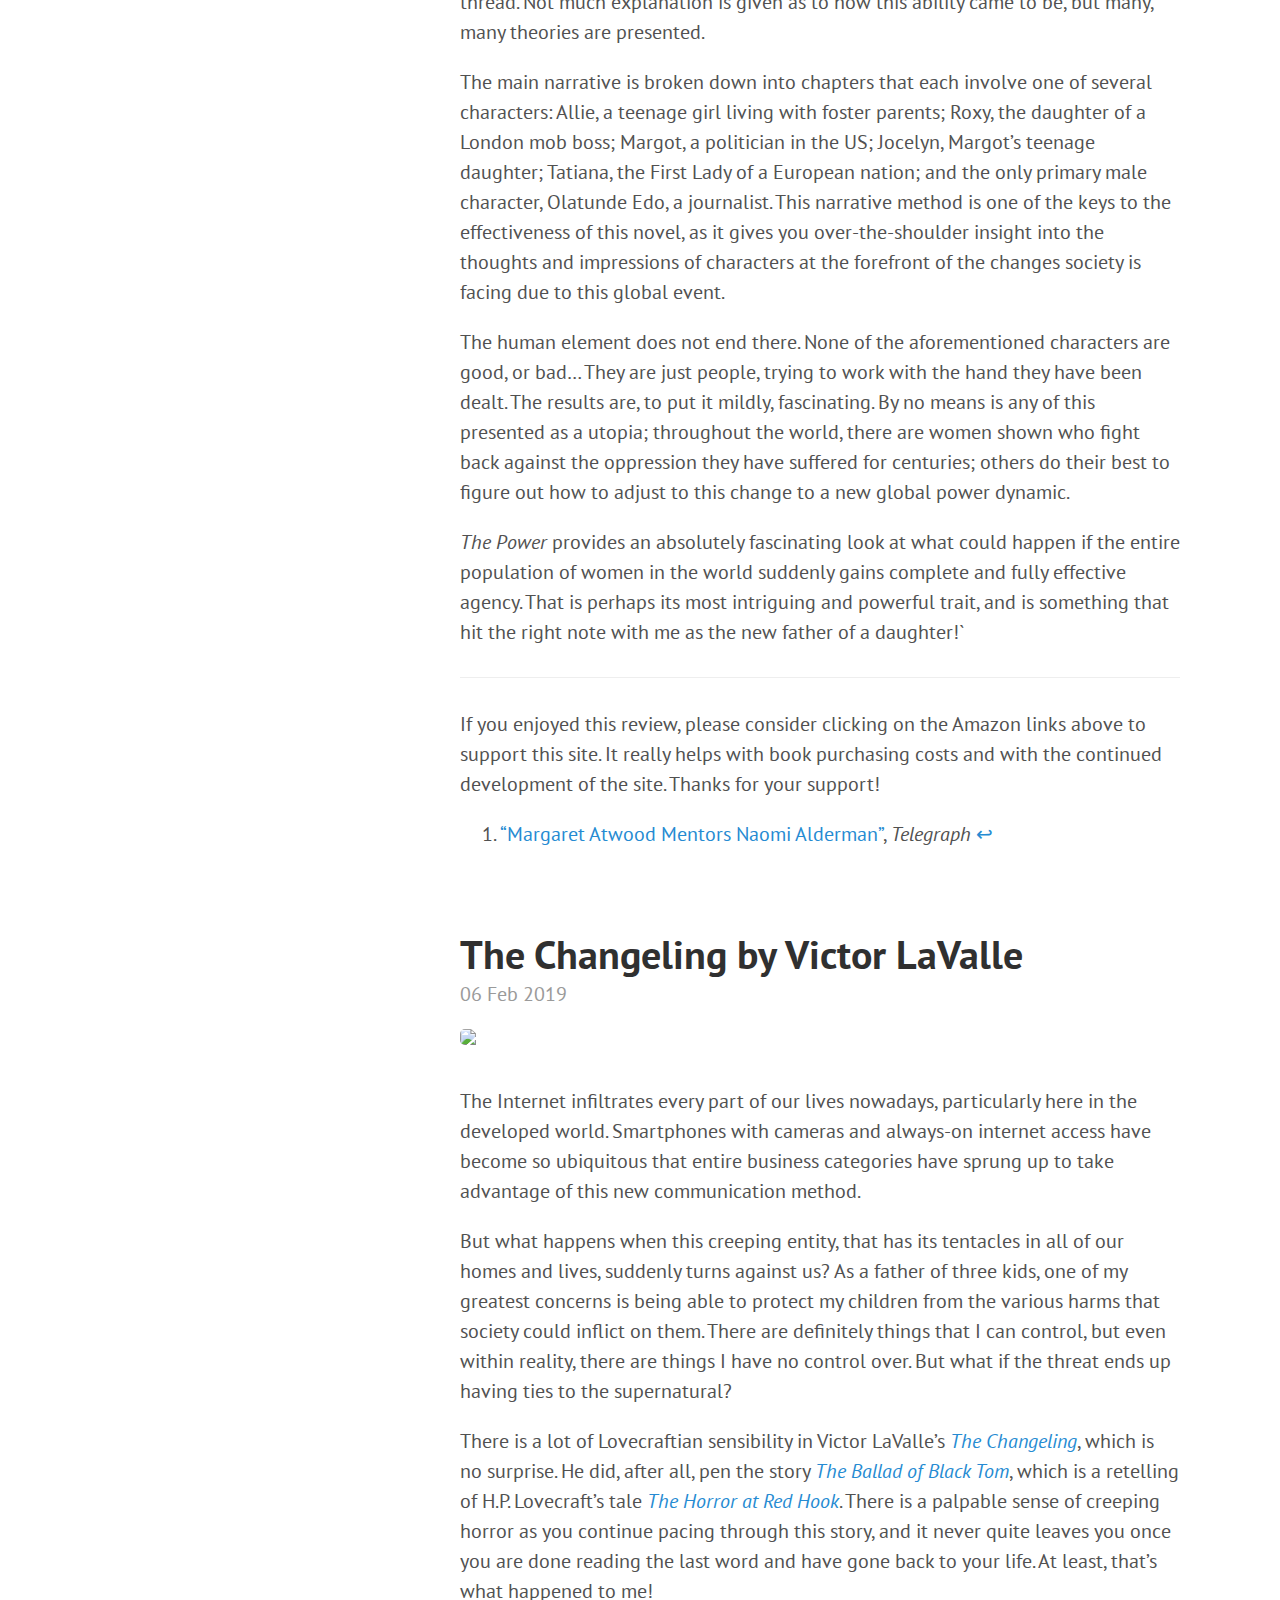
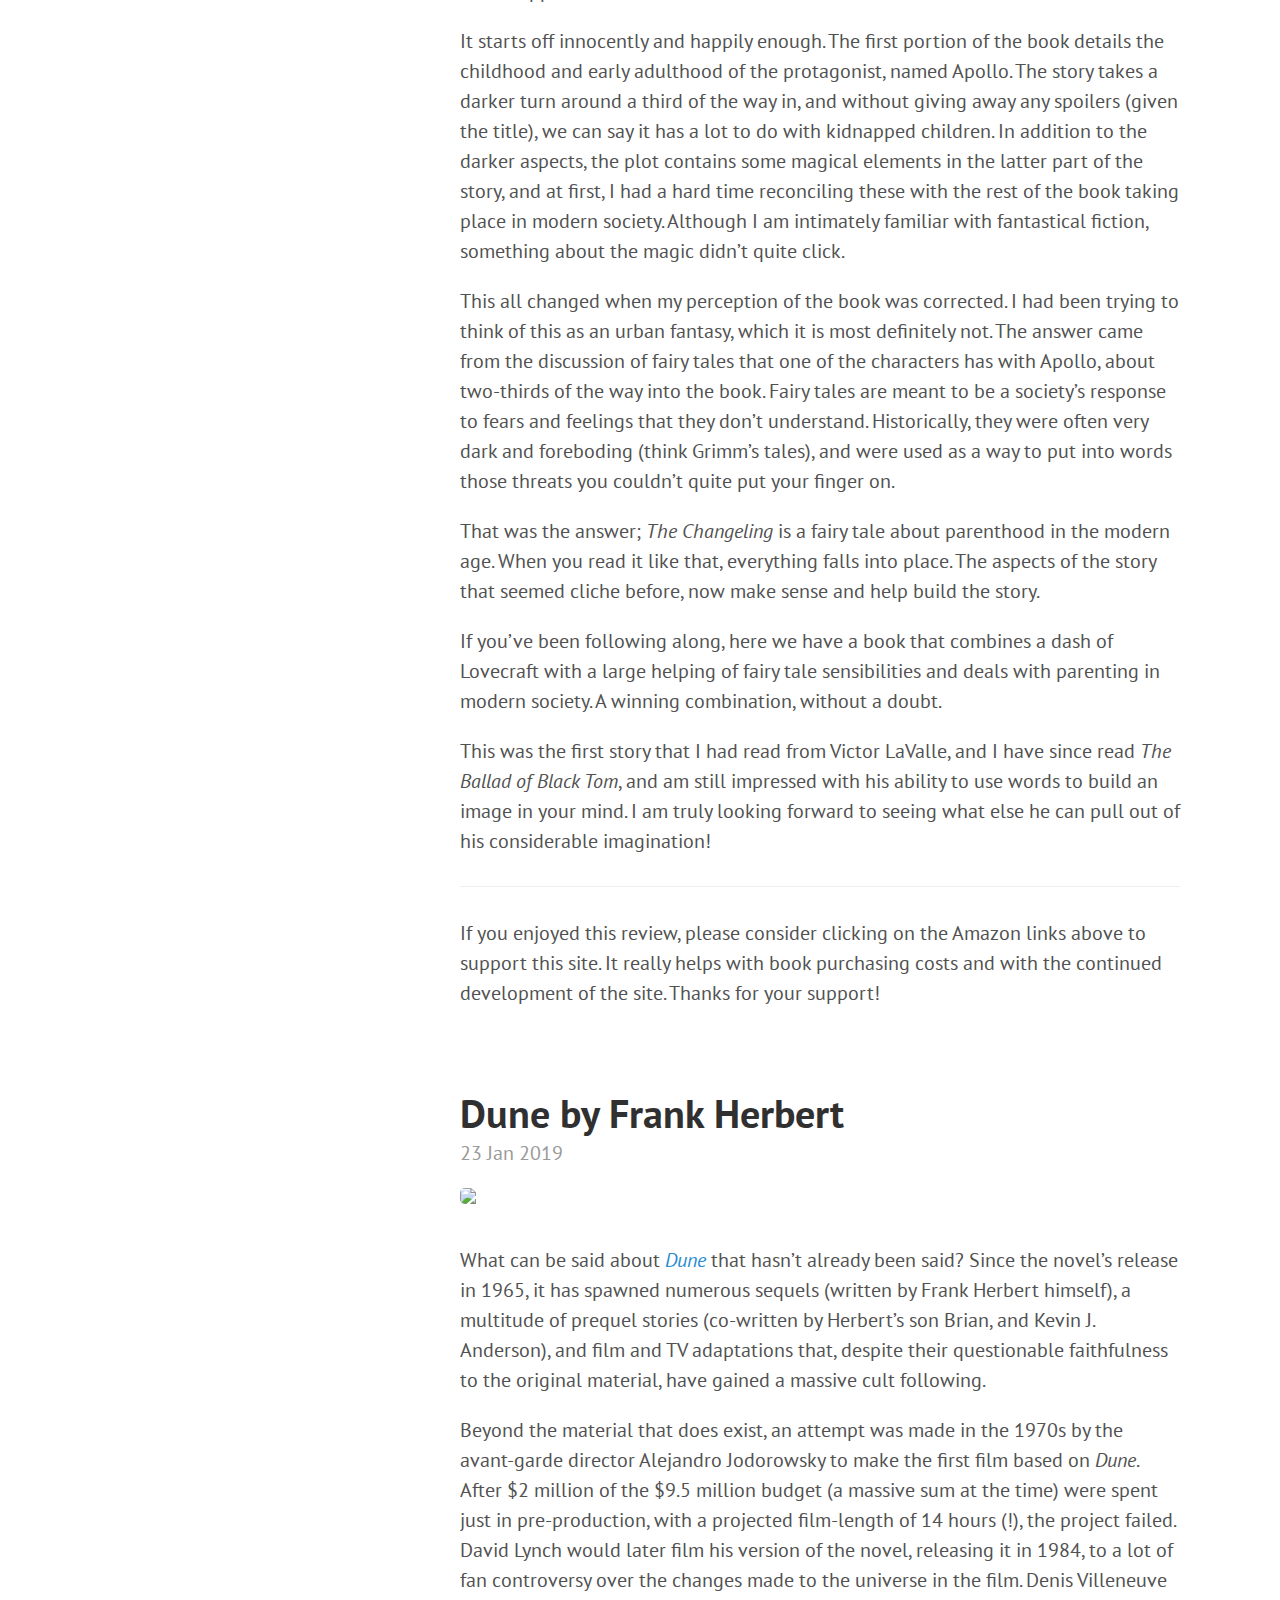
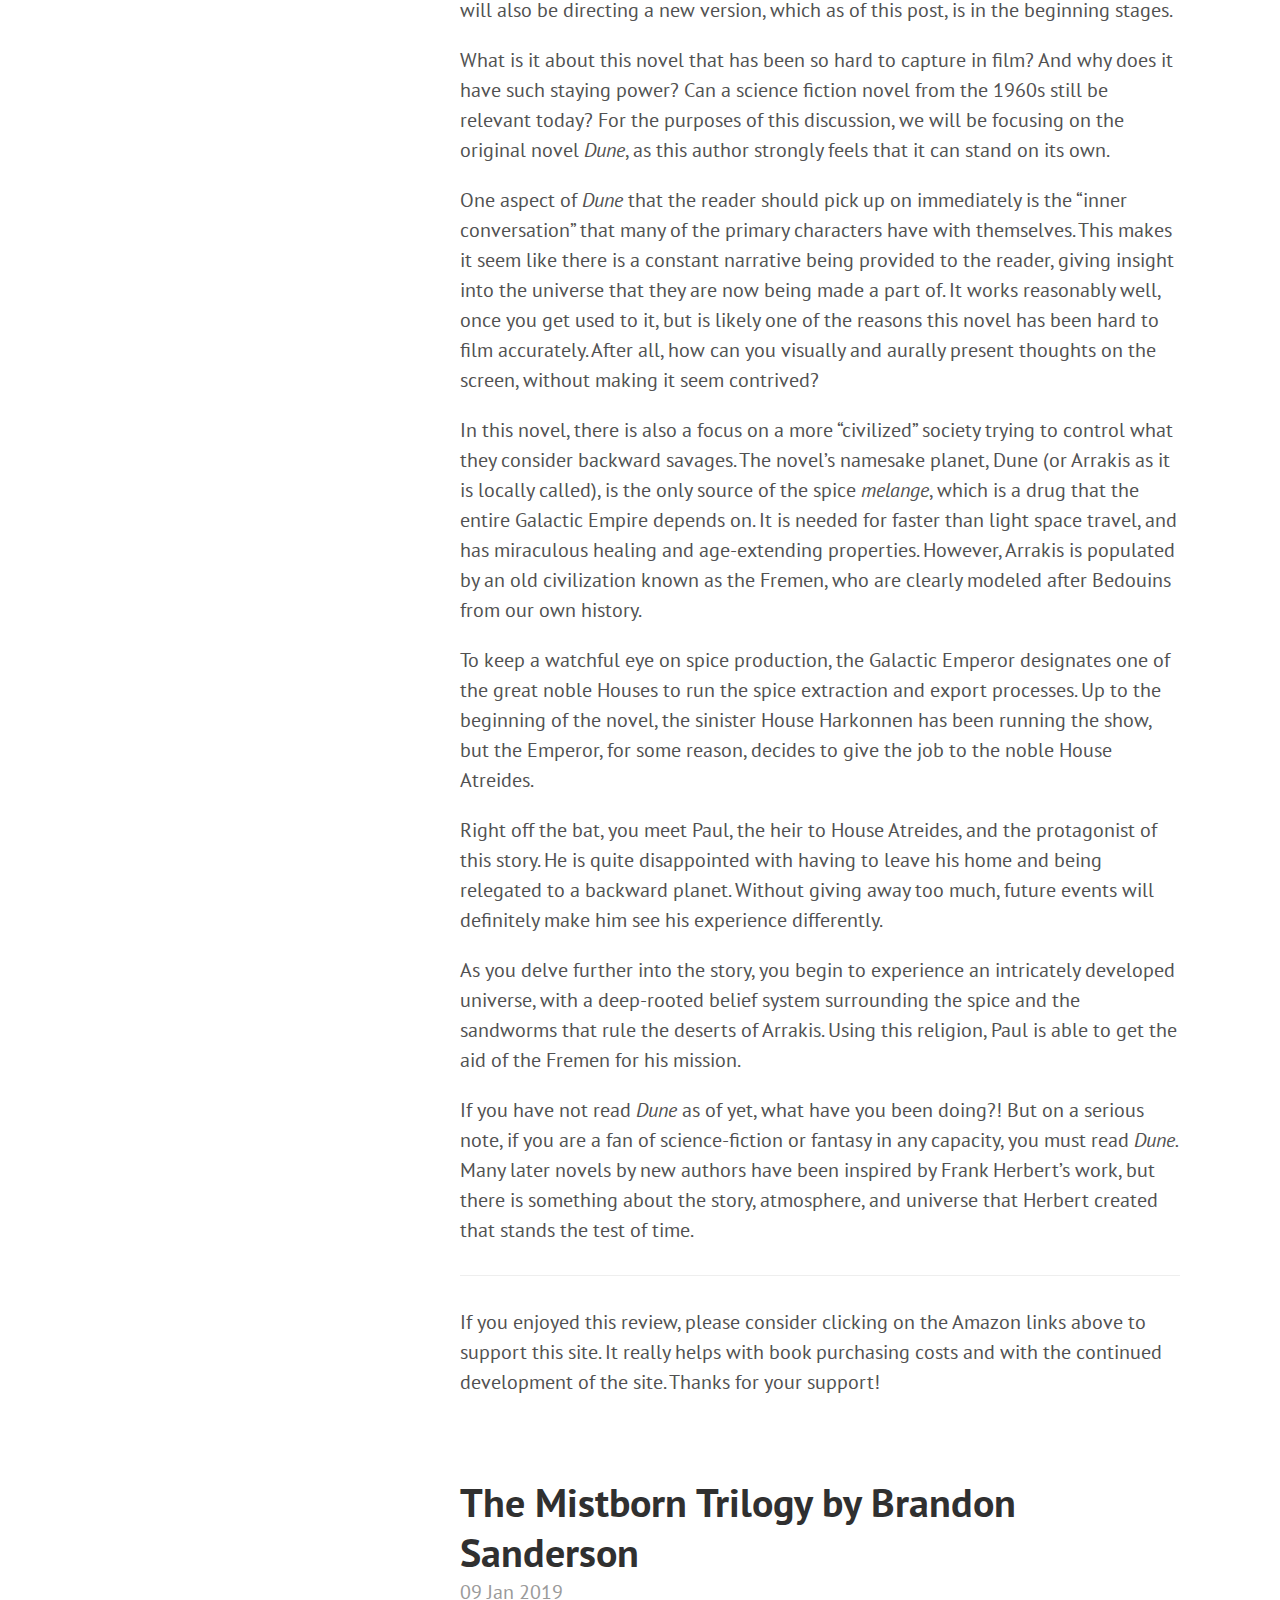
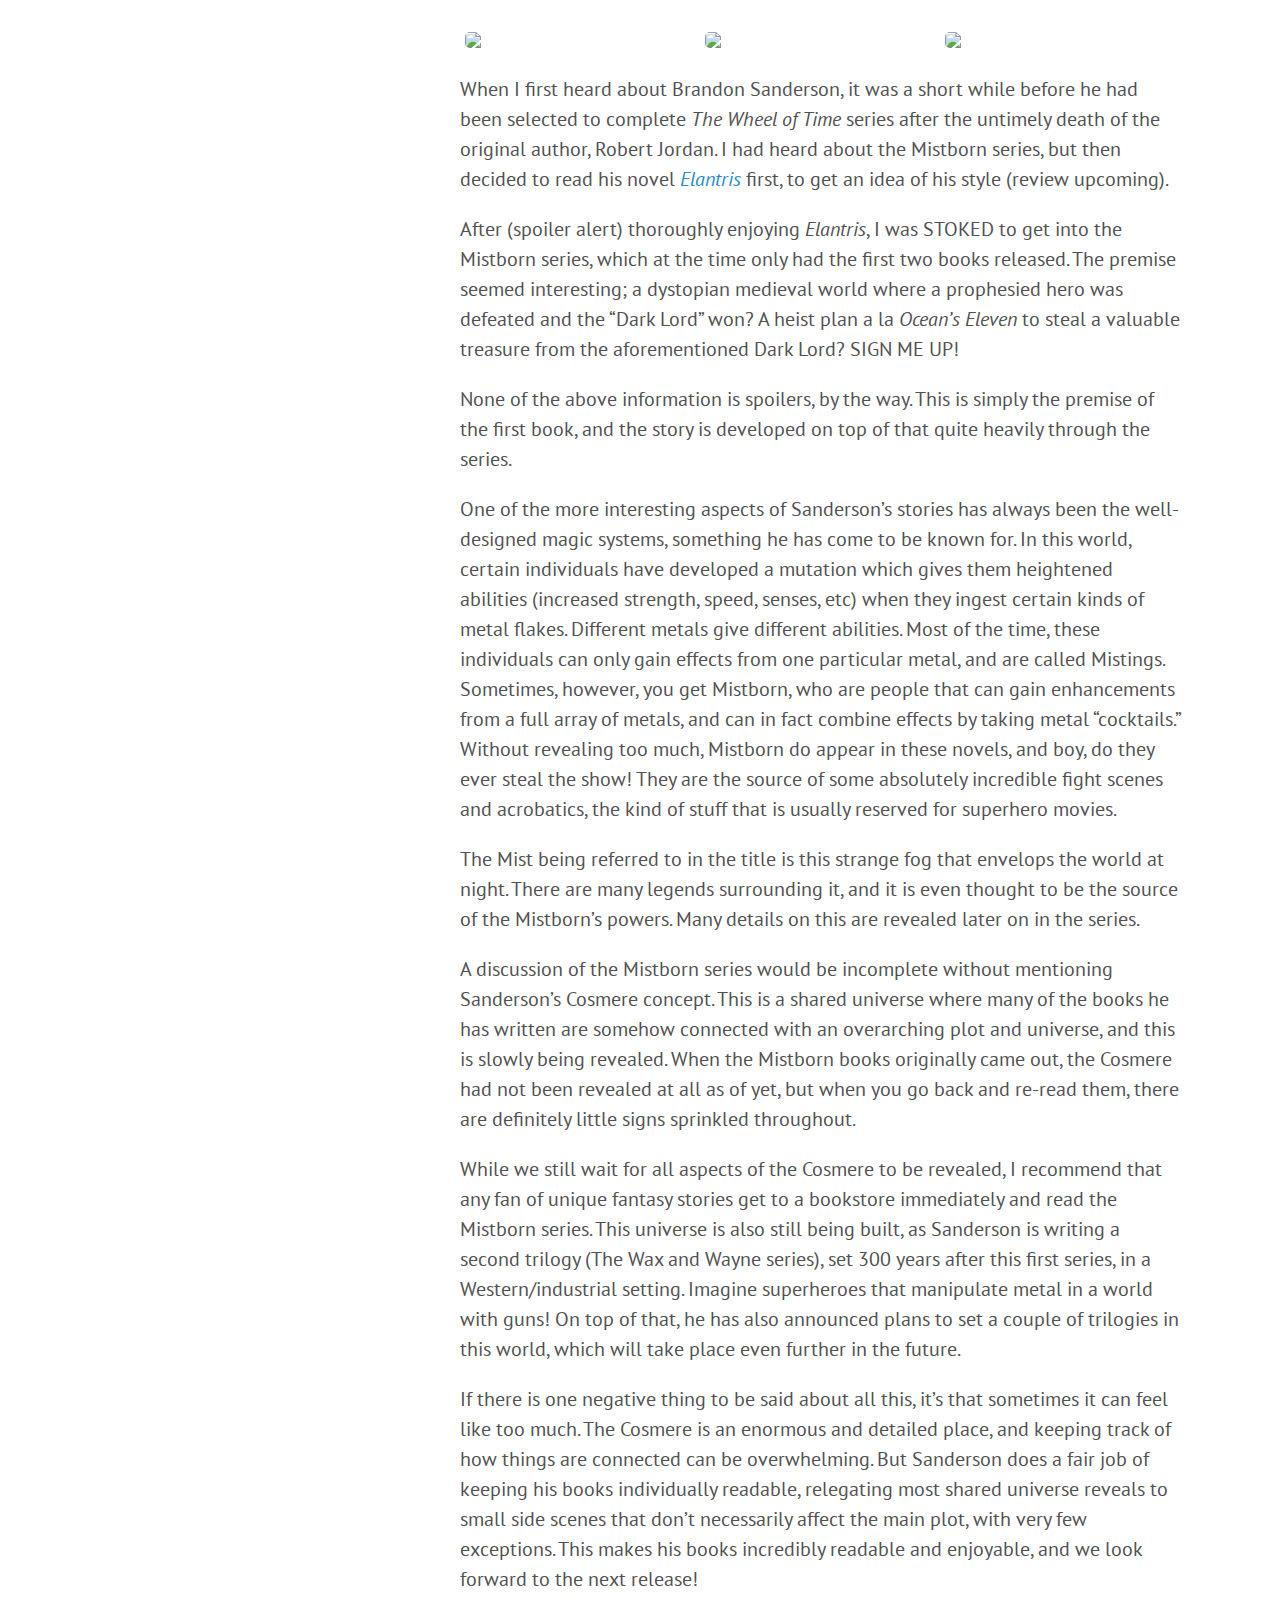
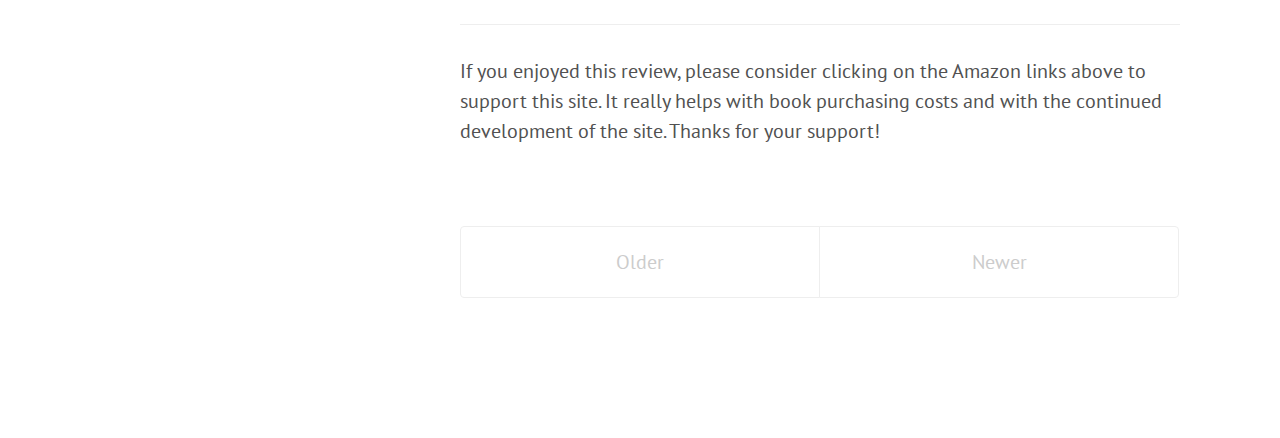
==== commit 97f81c7e: "Add files via upload" ====
--- a/index.html
+++ b/index.html
@@ -128,6 +128,57 @@
   
   <div class="post">
     <h1 class="post-title">
+      <a href="/review/novel/speculative/2019/02/20/the-power-naomi-alderman.html">
+        The Power by Naomi Alderman
+      </a>
+    </h1>
+
+    <span class="post-date">20 Feb 2019</span>
+
+    <p align="center">
+    <a target="_blank" href="https://www.amazon.ca/gp/product/0316547611/ref=as_li_tl?ie=UTF8&amp;camp=15121&amp;creative=330641&amp;creativeASIN=0316547611&amp;linkCode=as2&amp;tag=twocanpub-20&amp;linkId=4fdf2efa2b8c3487e8132c3fc33dcf33"><img border="0" src="//ws-na.amazon-adsystem.com/widgets/q?_encoding=UTF8&amp;MarketPlace=CA&amp;ASIN=0316547611&amp;ServiceVersion=20070822&amp;ID=AsinImage&amp;WS=1&amp;Format=_SL250_&amp;tag=twocanpub-20" /></a><img src="//ir-ca.amazon-adsystem.com/e/ir?t=twocanpub-20&amp;l=am2&amp;o=15&amp;a=0316547611" width="1" height="1" border="0" alt="" style="border:none !important; margin:0px !important;" />
+</p>
+
+<p>Gender discrimination is a hot topic these days. And with good reason; there are plenty of stats (for those willing to see them) of there being a gender pay gap, of women being victimized and generally being treated as a lesser part of society. On top of that, there is simply an underlying prejudice that everyone seems to have that women are incapable of (or need help with) fulfilling roles that are traditionally held by men. “Oh, she must have known someone really well to get there…” is probably the tamest thing people say in this type of situation, and it gets MUCH worse from there.</p>
+
+<p>My wife and I recently welcomed our daughter into the world, after two sons. When we found out we were most likely going to have a daughter, I have to admit that, as a father, I was scared. I was scared in a way I had not been with our boys. A lot of it came from my knowledge of the aforementioned prejudice that our society has towards women, but on top of that, there was a deep-seated concern that I needed to be the kind of man that would show her what she should expect other men to be like. I wanted to teach her that she should expect equal respect and dignity, and the exact same treatment as any man around her.</p>
+
+<p>Of course, as parents, we do the best we can, and I will take this day by day!</p>
+
+<p>The novel I am discussing today, <a href="https://amzn.to/2GOM4WA"><em>The Power</em></a> by Naomi Alderman, does not necessarily help with finding an answer to gender discrimination issues. It does, however, like the best speculative fiction, use a scenario that is just slightly off from the real world to shine a light of different perspective on issues we face every day.</p>
+
+<p>There is a touch of Margaret Atwood’s <a href="https://amzn.to/2EgtbKE"><em>The Handmaid’s Tale</em></a> in this story, and with good reason. As Alderman mentions in an interview,</p>
+<blockquote>
+  <p>“I’d been to an Orthodox Jewish primary school where every morning the boys said, ‘Thank you God for not making me a woman.’ If you put that together with <em>The Handmaid’s Tale</em> in your head, something will eventually go fizz! Boom!”<sup id="fnref:1"><a href="#fn:1" class="footnote">1</a></sup></p>
+</blockquote>
+
+<p>Further, Atwood and Alderman worked together on this novel through the Rolex mentorship program; in fact, Atwood even suggested a certain location for some scenes which have a massive impact on the narrative.</p>
+
+<p>The main portion of the story is framed by a narrative involving a male writer, Neil Adam Armon, and his female editor, named Naomi(!). More than anything else in the book, this framework really sets the tone for how the story is going to play out. The gender dynamic between these two characters is extremely poignant, bringing to mind many of the ways men undermine women in our own society.</p>
+
+<p>At the beginning of the novel, it is shown that young women (between their teenage years and into their thirties) have suddenly gained the ability to generate and shoot electricity from their fingertips. This “power” comes from a new organ that has grown over their collarbones that they name the skein, due to the way it looks like a roll of thread. Not much explanation is given as to how this ability came to be, but many, many theories are presented.</p>
+
+<p>The main narrative is broken down into chapters that each involve one of several characters: Allie, a teenage girl living with foster parents; Roxy, the daughter of a London mob boss; Margot, a politician in the US; Jocelyn, Margot’s teenage daughter; Tatiana, the First Lady of a European nation; and the only primary male character, Olatunde Edo, a journalist. This narrative method is one of the keys to the effectiveness of this novel, as it gives you over-the-shoulder insight into the thoughts and impressions of characters at the forefront of the changes society is facing due to this global event.</p>
+
+<p>The human element does not end there. None of the aforementioned characters are good, or bad… They are just people, trying to work with the hand they have been dealt. The results are, to put it mildly, fascinating. By no means is any of this presented as a utopia; throughout the world, there are women shown who fight back against the oppression they have suffered for centuries; others do their best to figure out how to adjust to this change to a new global power dynamic.</p>
+
+<p><em>The Power</em> provides an absolutely fascinating look at what could happen if the entire population of women in the world suddenly gains complete and fully effective agency. That is perhaps its most intriguing and powerful trait, and is something that hit the right note with me as the new father of a daughter!`</p>
+
+<hr />
+
+<p>If you enjoyed this review, please consider clicking on the Amazon links above to support this site. It really helps with book purchasing costs and with the continued development of the site. Thanks for your support!</p>
+<div class="footnotes">
+  <ol>
+    <li id="fn:1">
+      <p><a href="https://www.telegraph.co.uk/culture/books/bookreviews/9480151/Margaret-Atwood-mentors-Naomi-Alderman.html">“Margaret Atwood Mentors Naomi Alderman”</a>, <em>Telegraph</em> <a href="#fnref:1" class="reversefootnote">&#8617;</a></p>
+    </li>
+  </ol>
+</div>
+
+  </div>
+  
+  <div class="post">
+    <h1 class="post-title">
       <a href="/review/novel/fantasy/horror/2019/02/06/the-changeling-victor-lavalle.html">
         The Changeling by Victor LaValle
       </a>
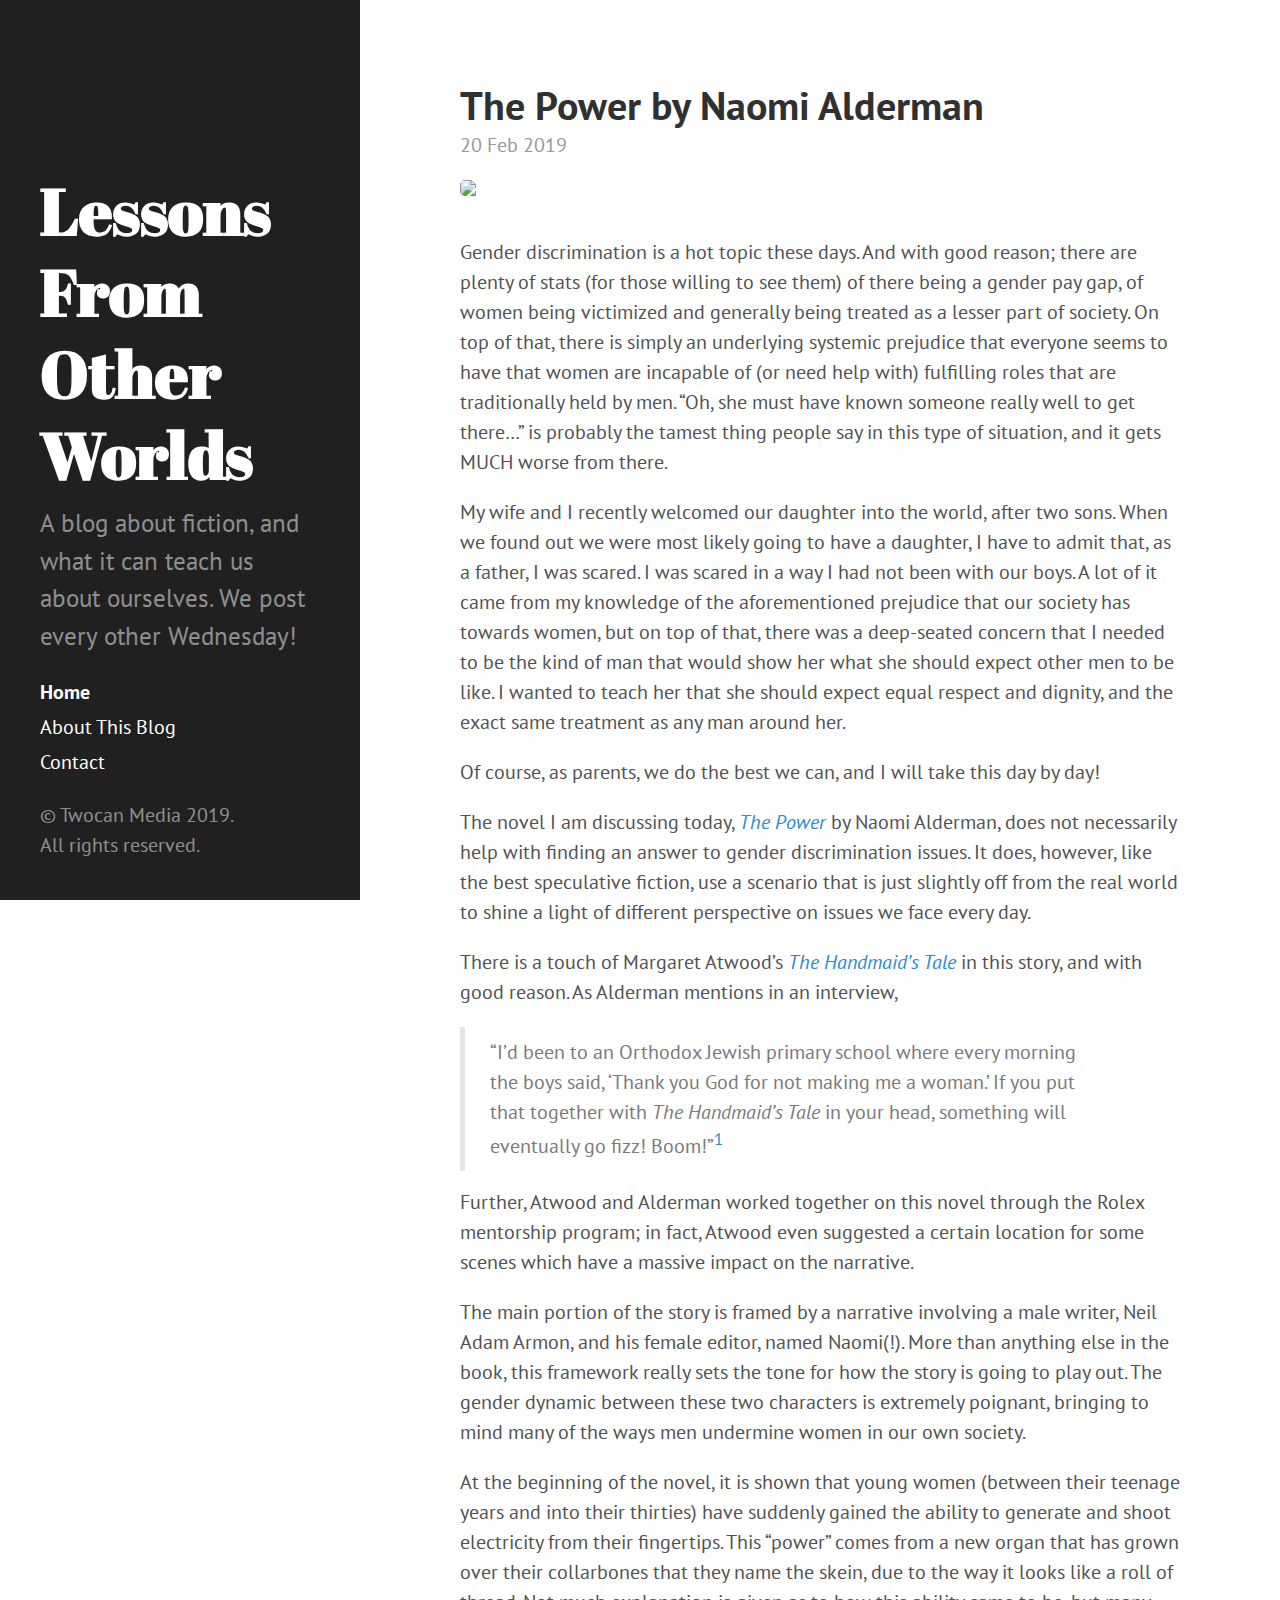
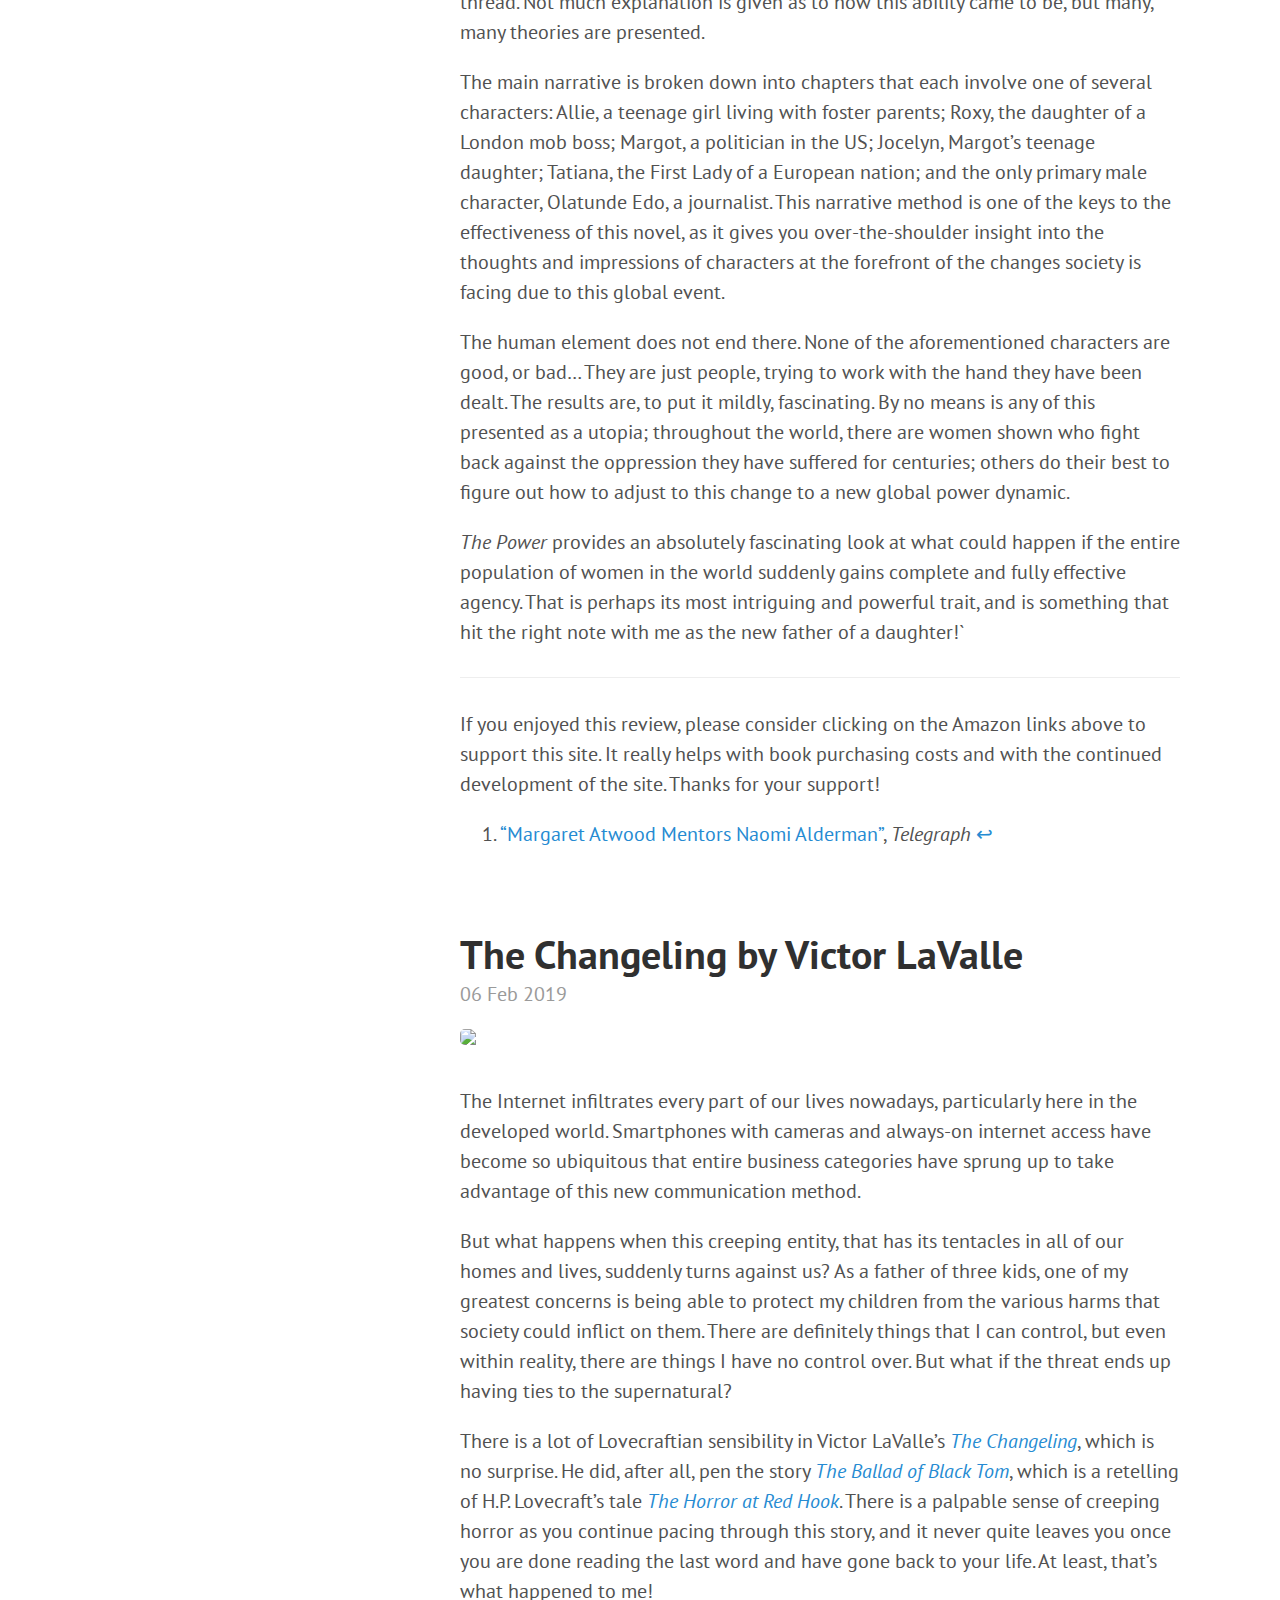
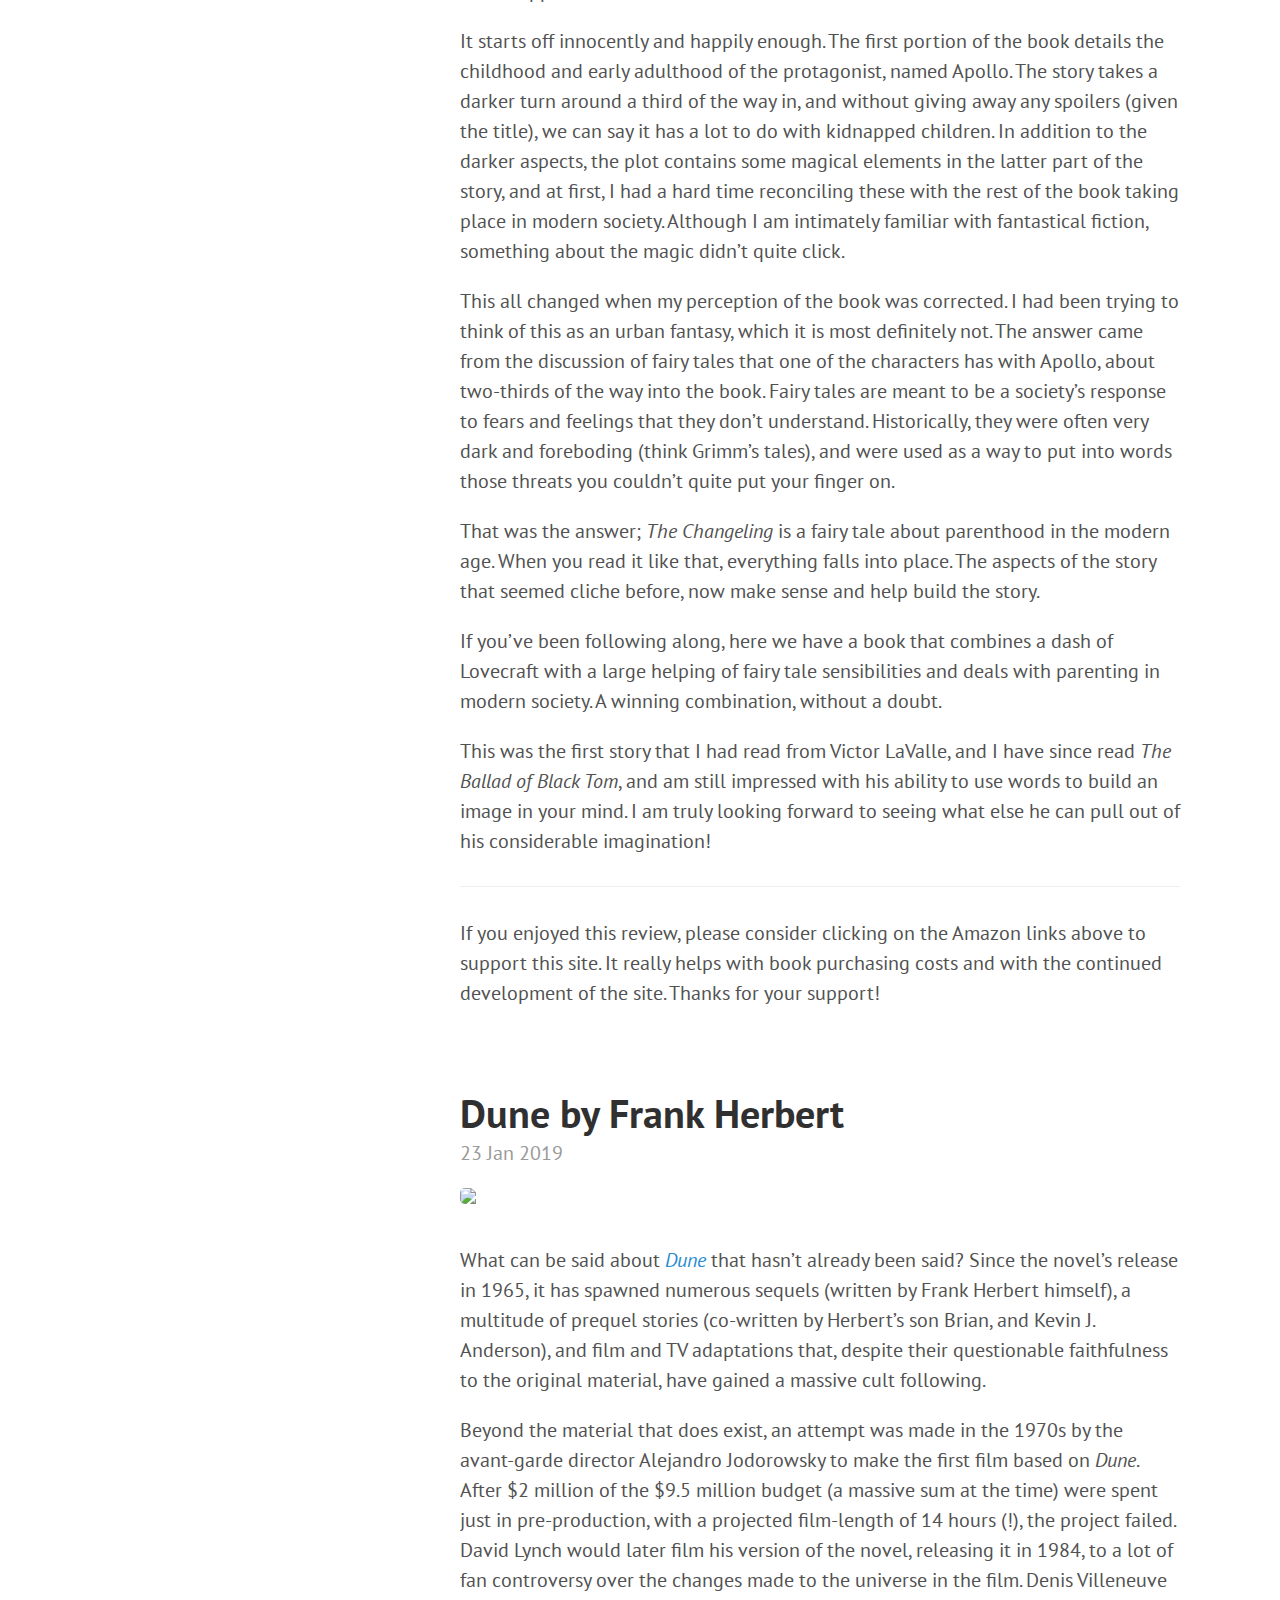
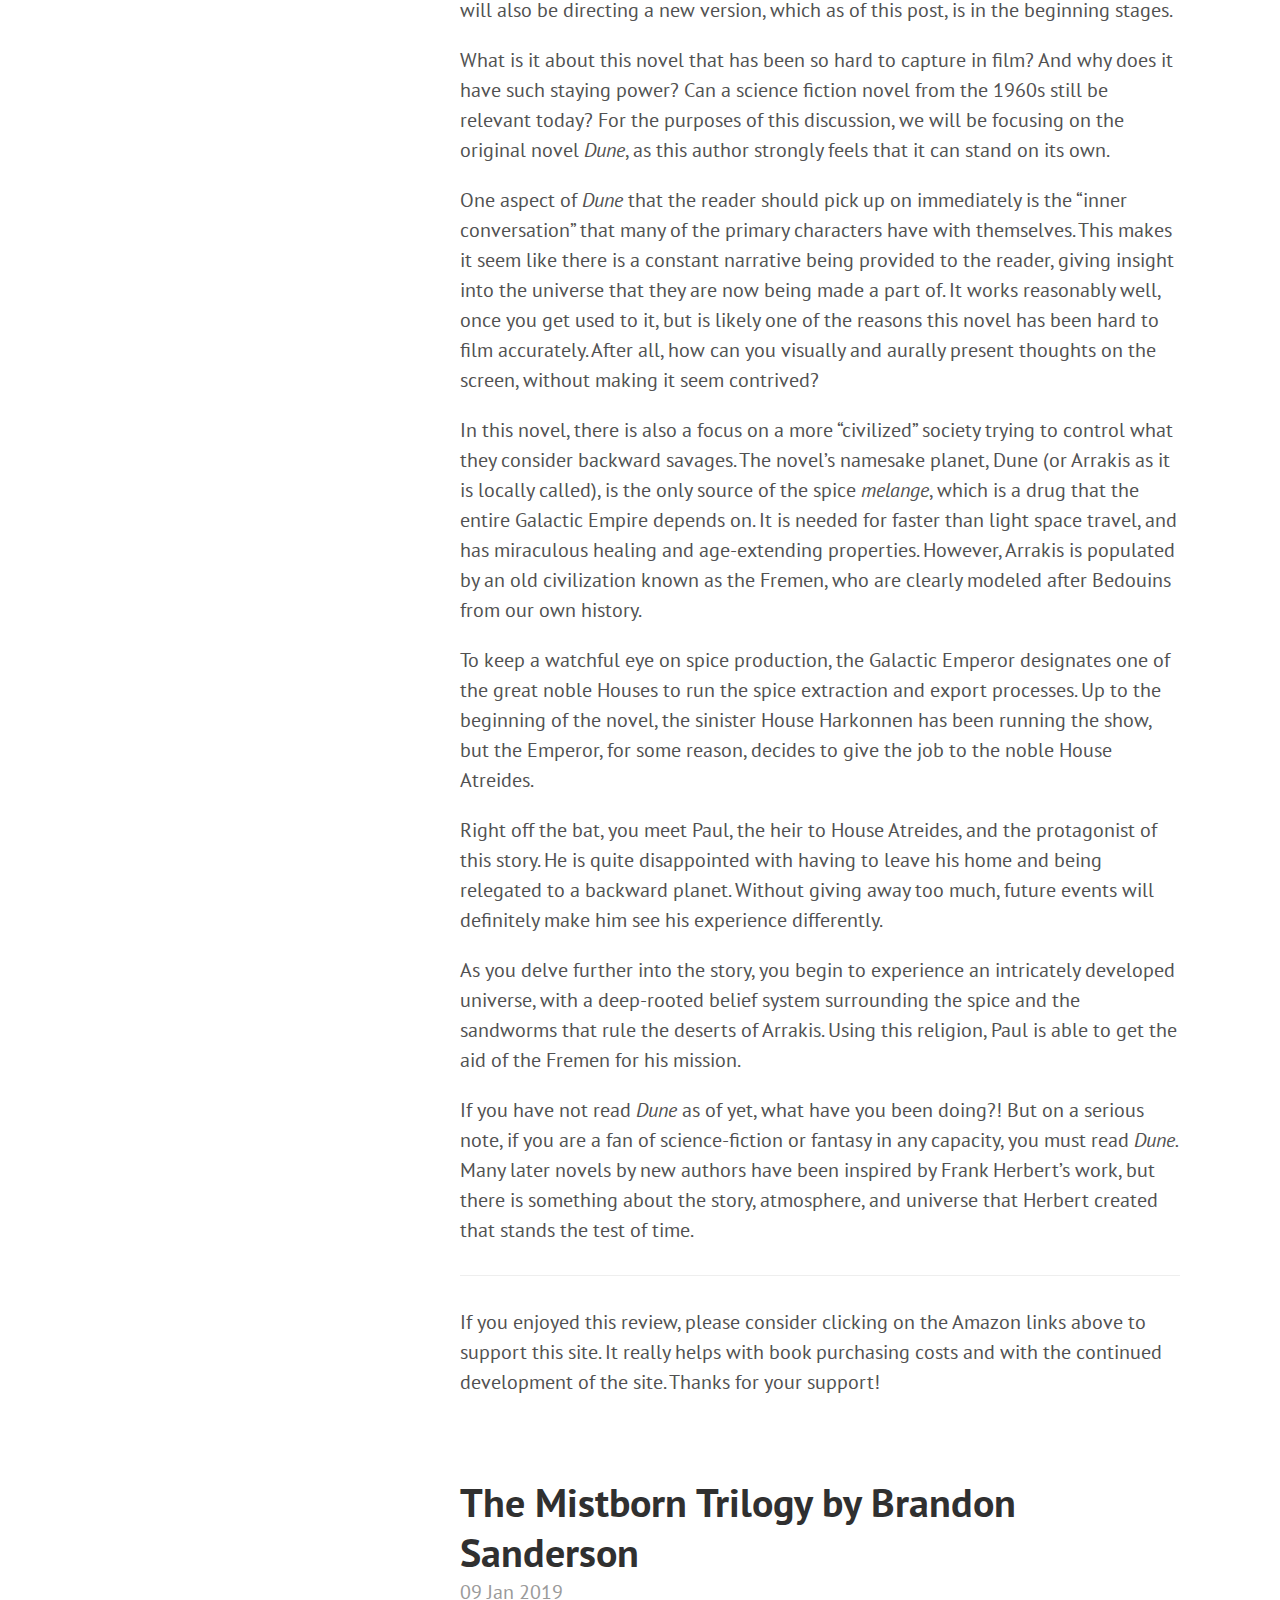
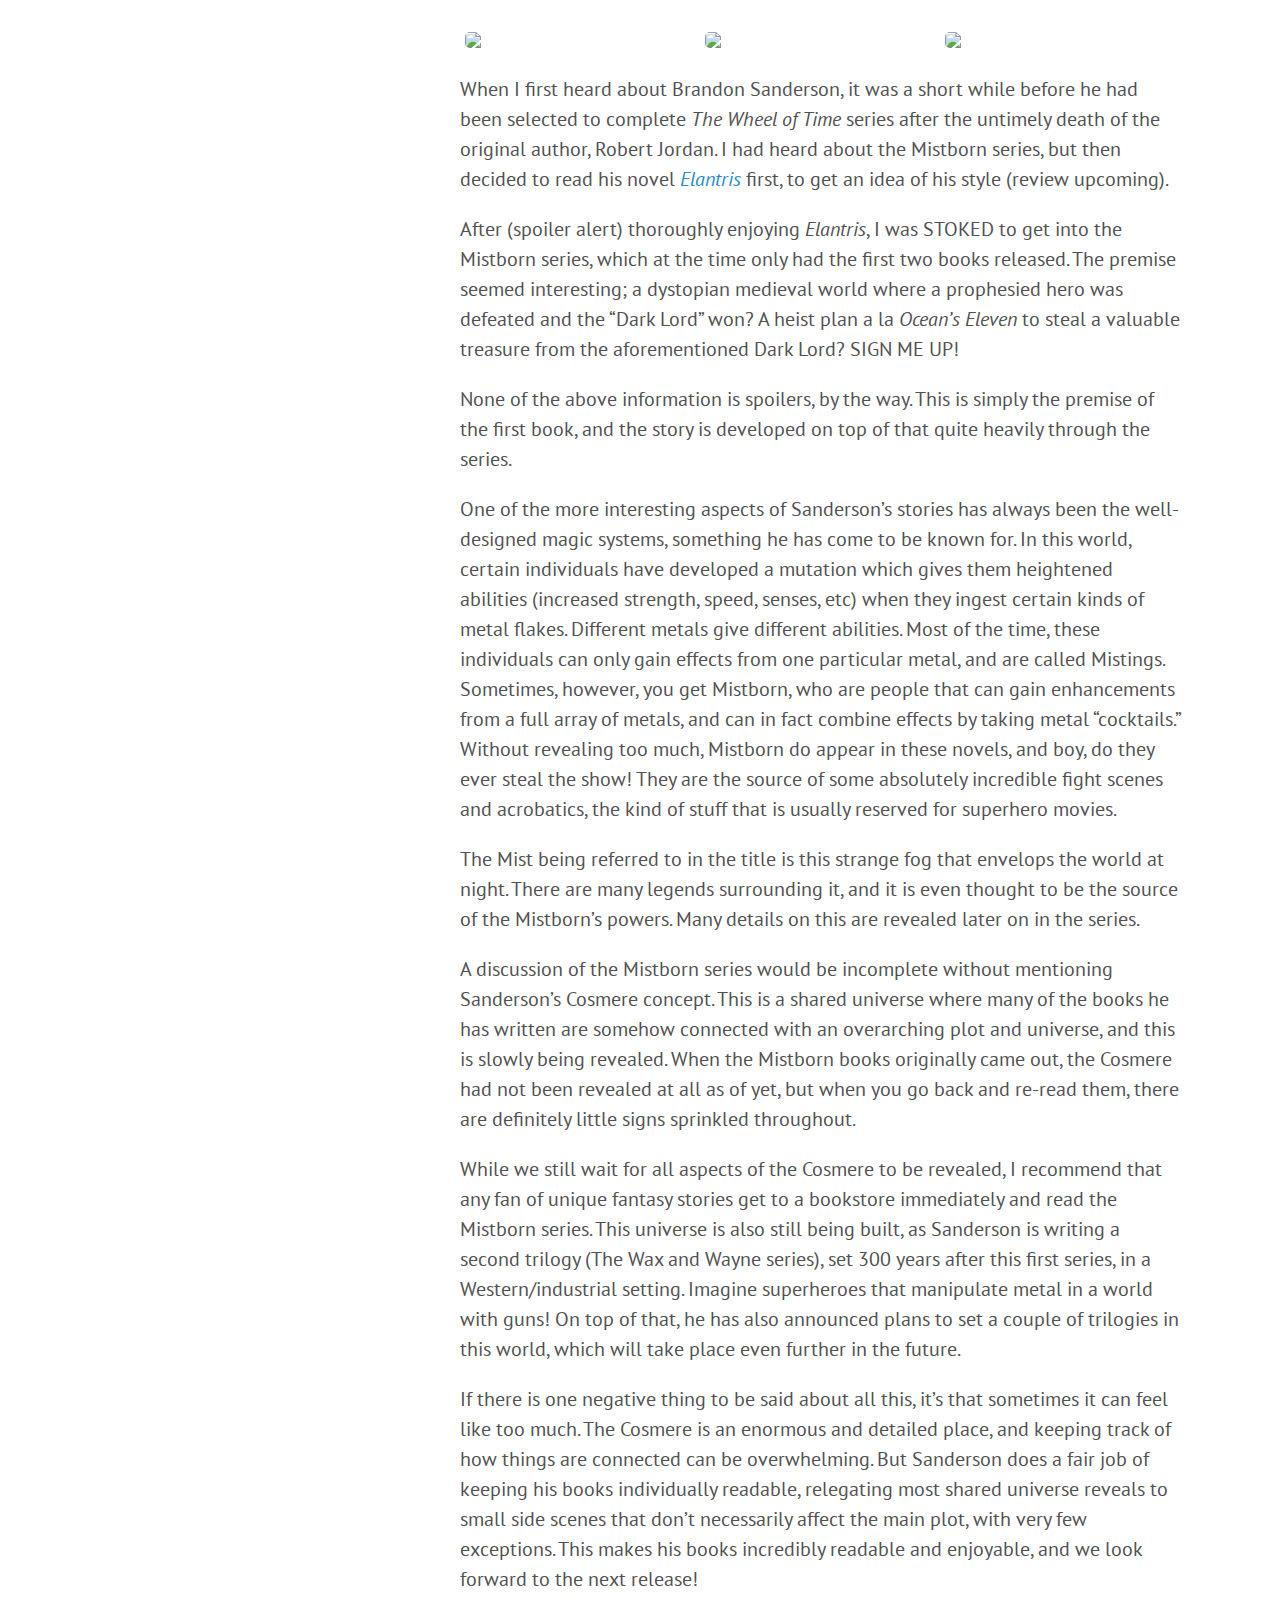
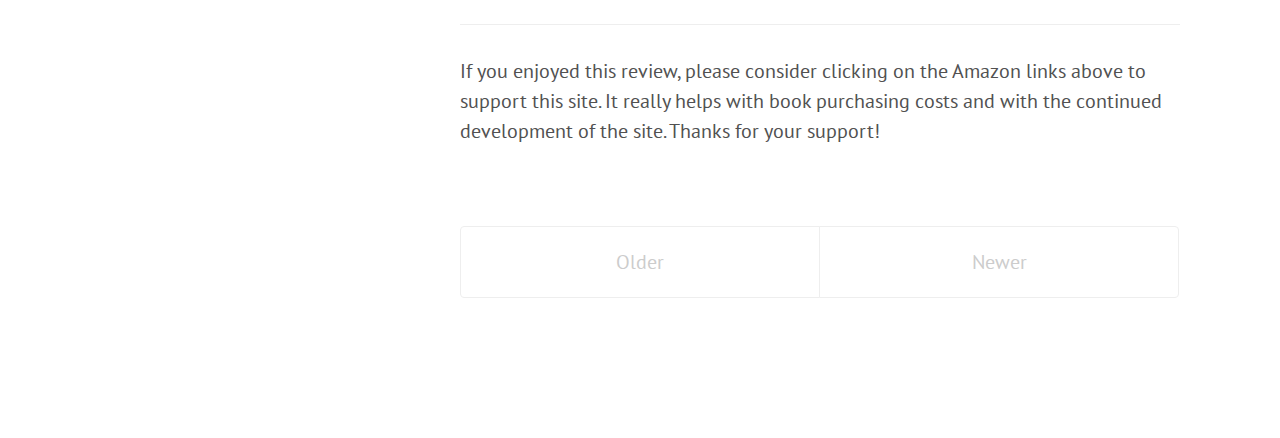
==== commit 292e2f93: "Add files via upload" ====
--- a/index.html
+++ b/index.html
@@ -139,7 +139,7 @@
     <a target="_blank" href="https://www.amazon.ca/gp/product/0316547611/ref=as_li_tl?ie=UTF8&amp;camp=15121&amp;creative=330641&amp;creativeASIN=0316547611&amp;linkCode=as2&amp;tag=twocanpub-20&amp;linkId=4fdf2efa2b8c3487e8132c3fc33dcf33"><img border="0" src="//ws-na.amazon-adsystem.com/widgets/q?_encoding=UTF8&amp;MarketPlace=CA&amp;ASIN=0316547611&amp;ServiceVersion=20070822&amp;ID=AsinImage&amp;WS=1&amp;Format=_SL250_&amp;tag=twocanpub-20" /></a><img src="//ir-ca.amazon-adsystem.com/e/ir?t=twocanpub-20&amp;l=am2&amp;o=15&amp;a=0316547611" width="1" height="1" border="0" alt="" style="border:none !important; margin:0px !important;" />
 </p>
 
-<p>Gender discrimination is a hot topic these days. And with good reason; there are plenty of stats (for those willing to see them) of there being a gender pay gap, of women being victimized and generally being treated as a lesser part of society. On top of that, there is simply an underlying prejudice that everyone seems to have that women are incapable of (or need help with) fulfilling roles that are traditionally held by men. “Oh, she must have known someone really well to get there…” is probably the tamest thing people say in this type of situation, and it gets MUCH worse from there.</p>
+<p>Gender discrimination is a hot topic these days. And with good reason; there are plenty of stats (for those willing to see them) of there being a gender pay gap, of women being victimized and generally being treated as a lesser part of society. On top of that, there is simply an underlying systemic prejudice that everyone seems to have that women are incapable of (or need help with) fulfilling roles that are traditionally held by men. “Oh, she must have known someone really well to get there…” is probably the tamest thing people say in this type of situation, and it gets MUCH worse from there.</p>
 
 <p>My wife and I recently welcomed our daughter into the world, after two sons. When we found out we were most likely going to have a daughter, I have to admit that, as a father, I was scared. I was scared in a way I had not been with our boys. A lot of it came from my knowledge of the aforementioned prejudice that our society has towards women, but on top of that, there was a deep-seated concern that I needed to be the kind of man that would show her what she should expect other men to be like. I wanted to teach her that she should expect equal respect and dignity, and the exact same treatment as any man around her.</p>
 
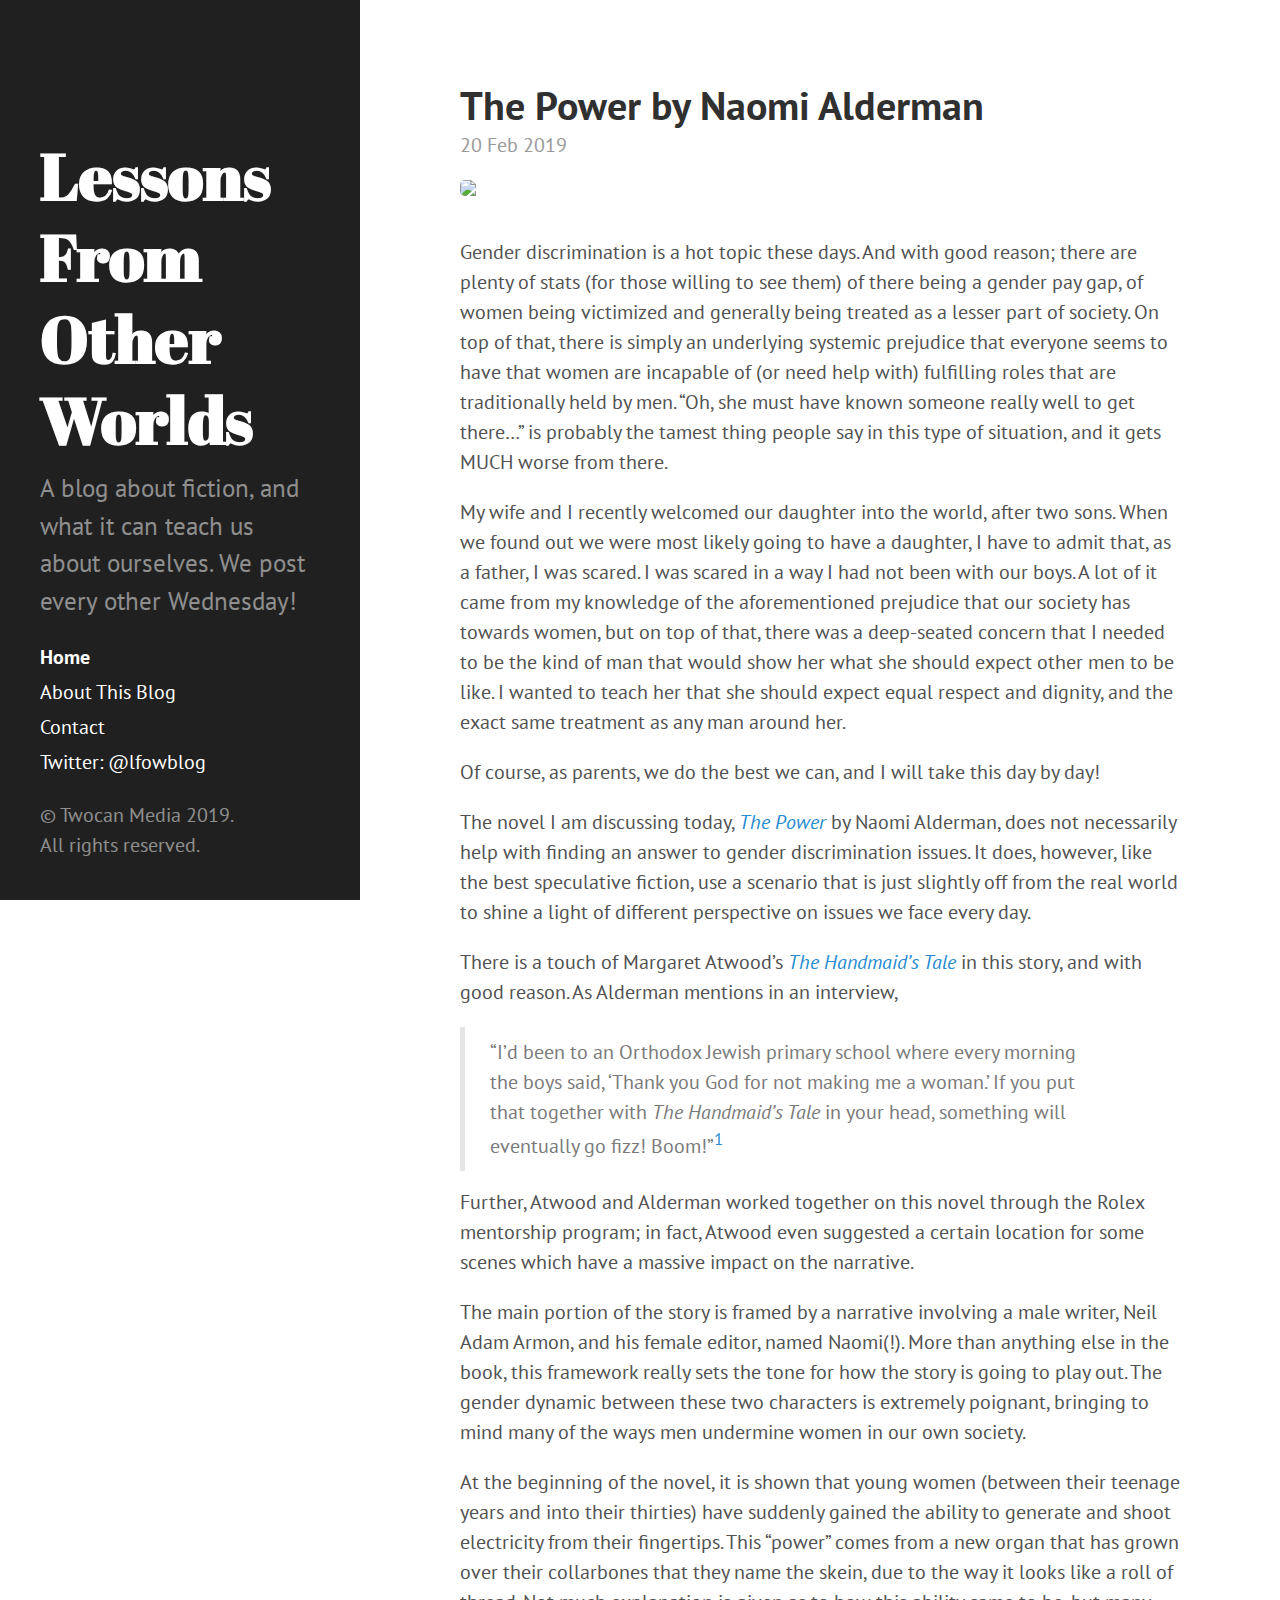
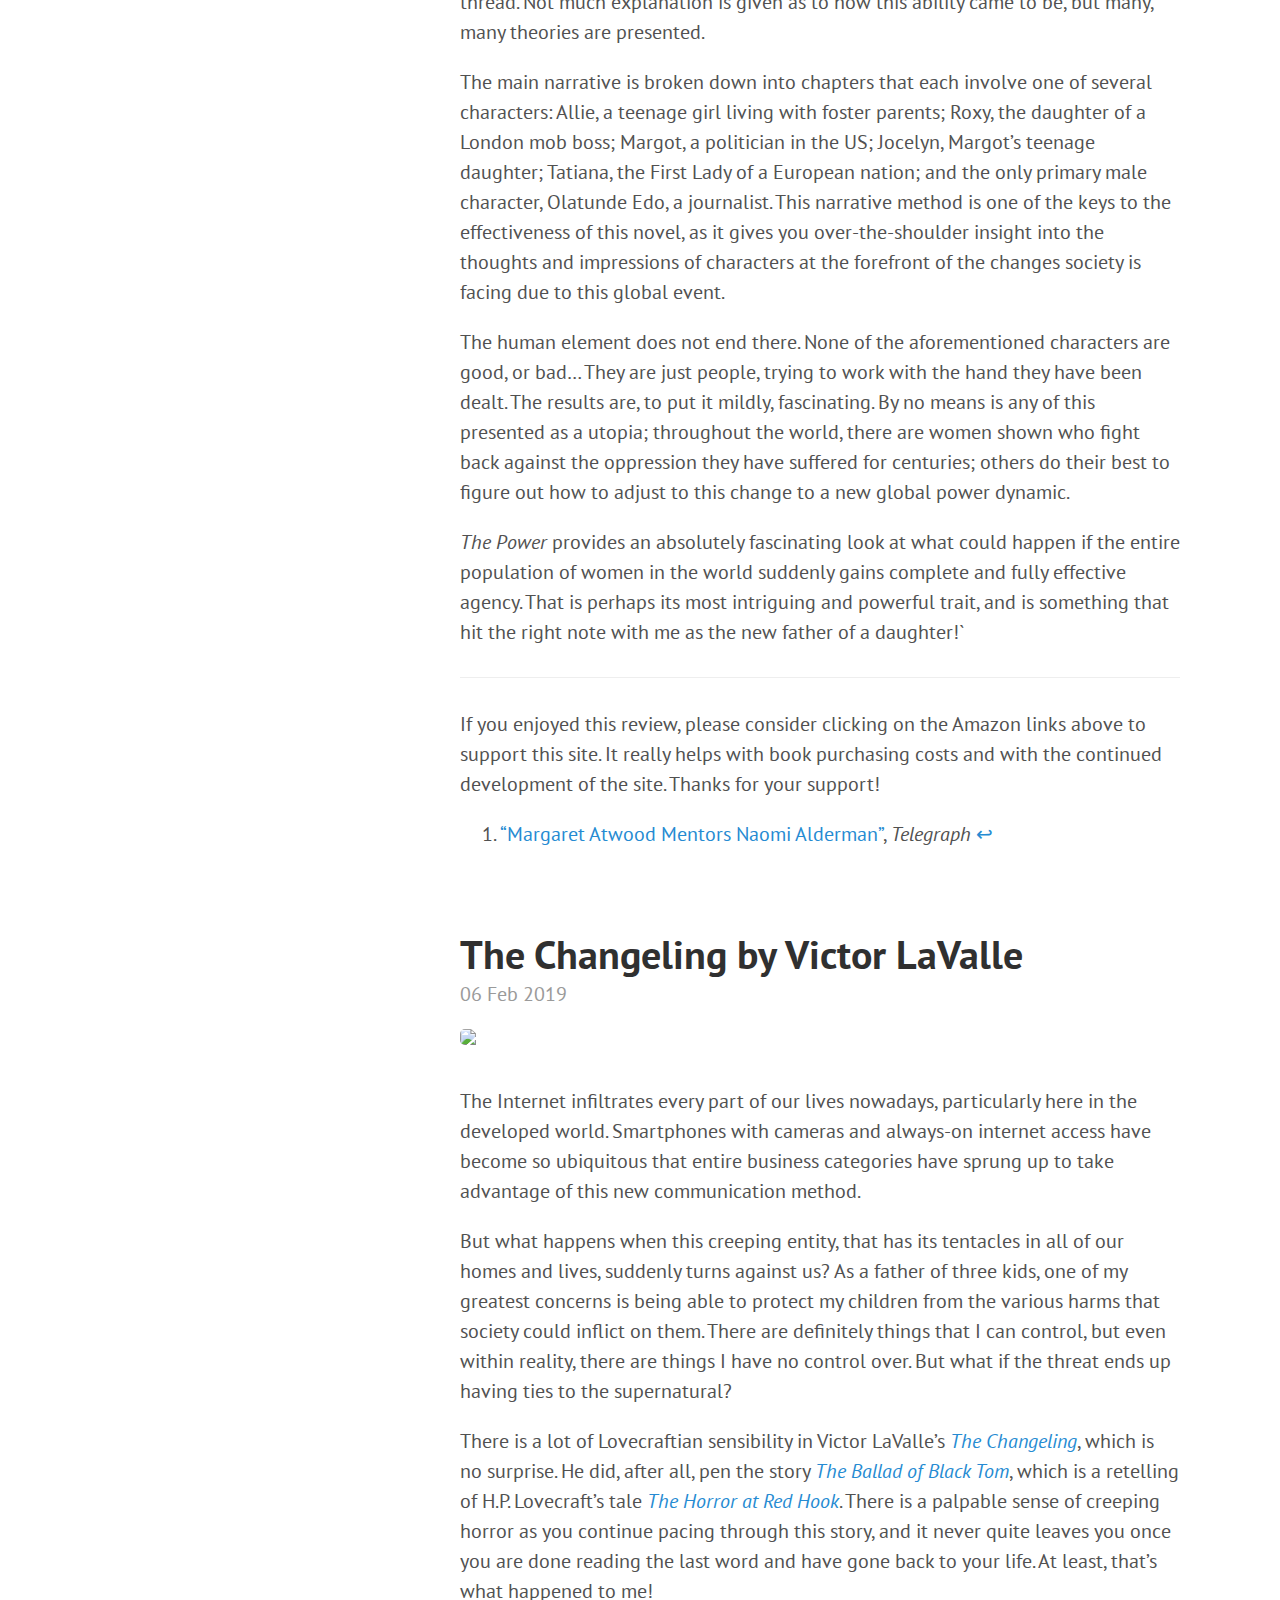
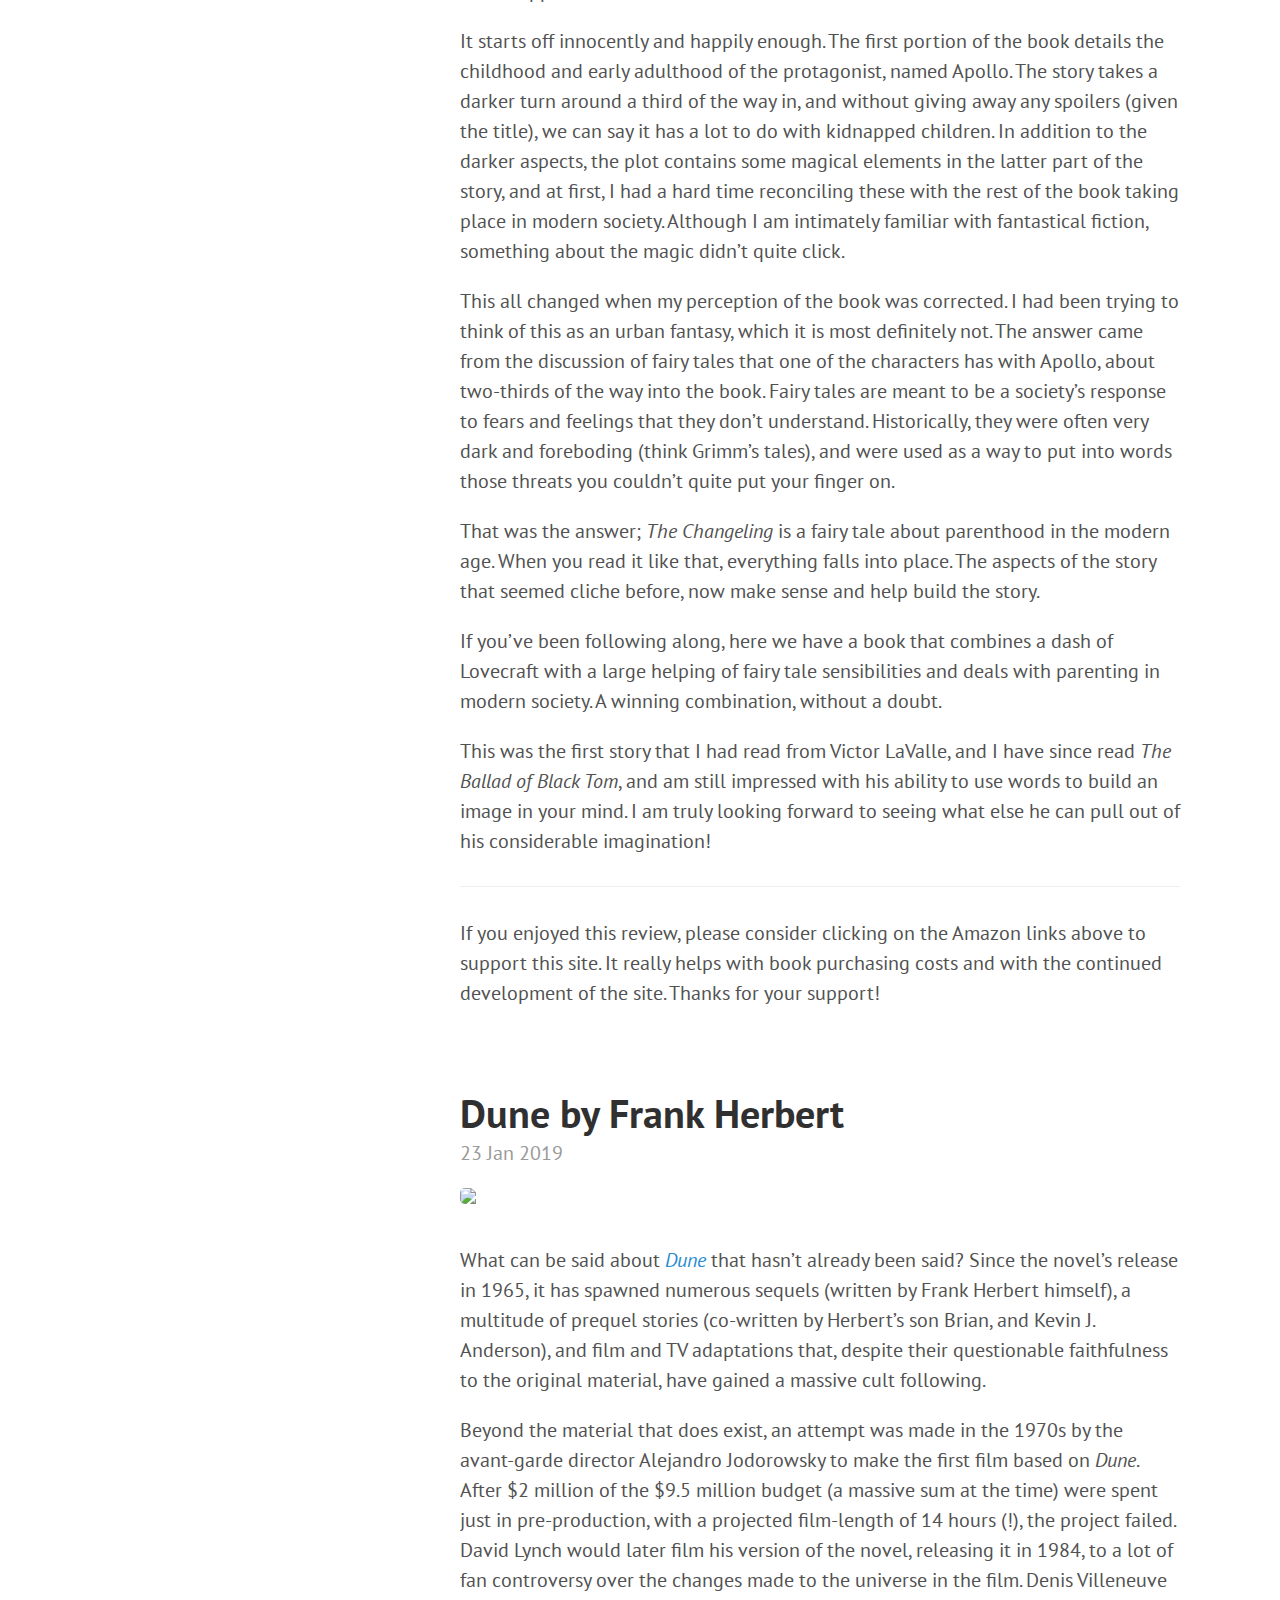
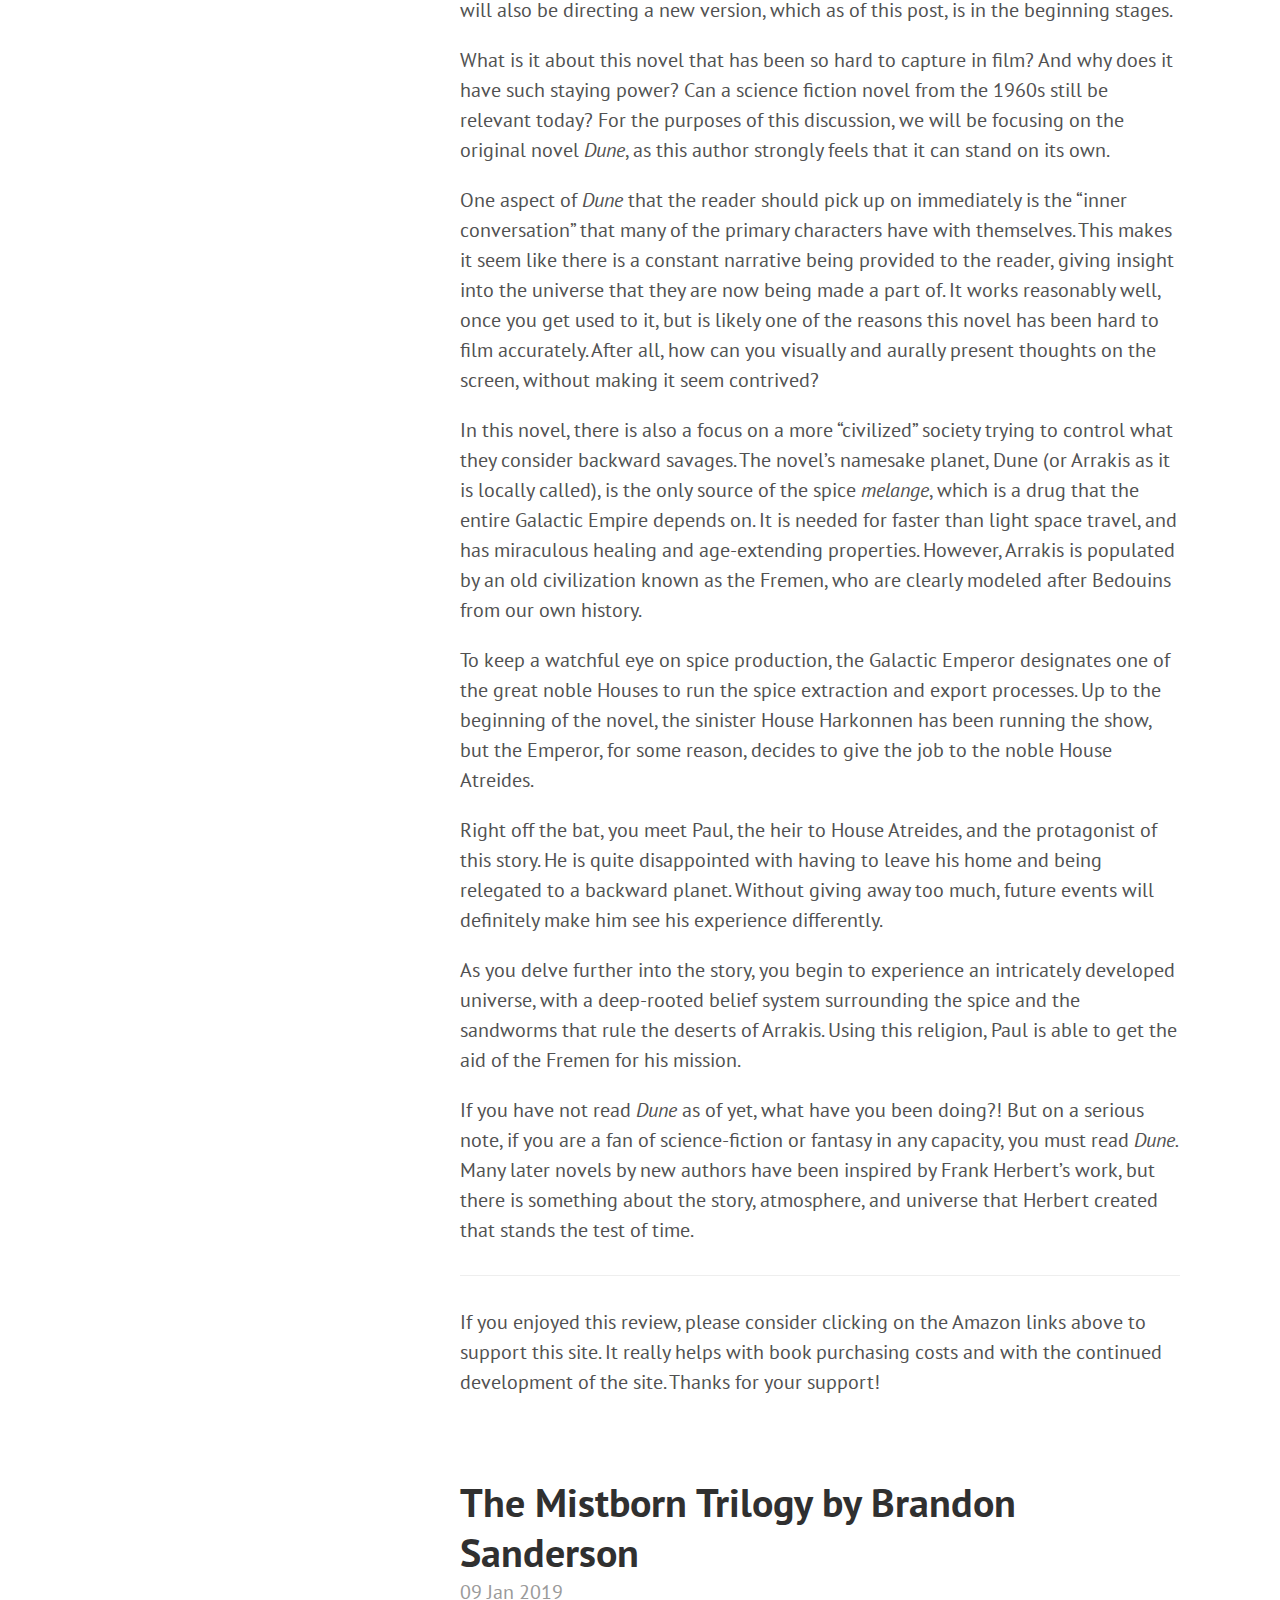
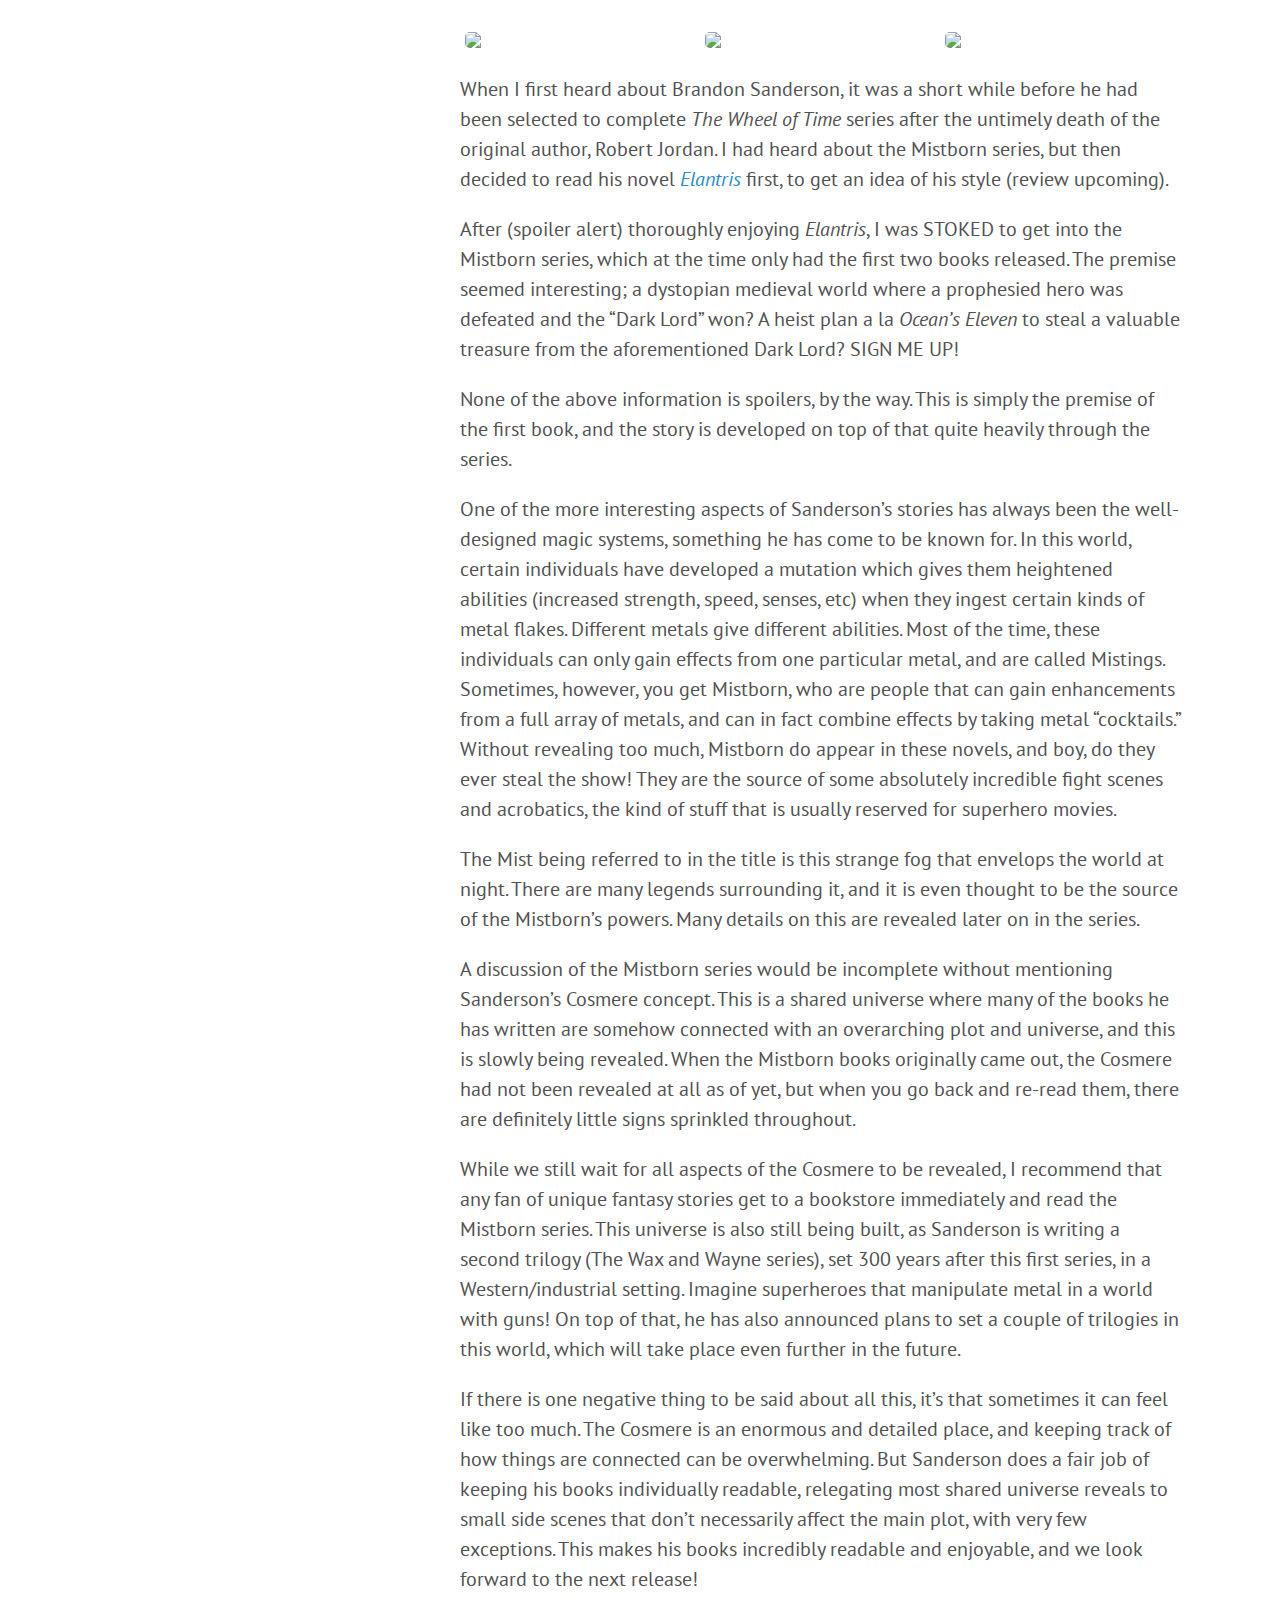
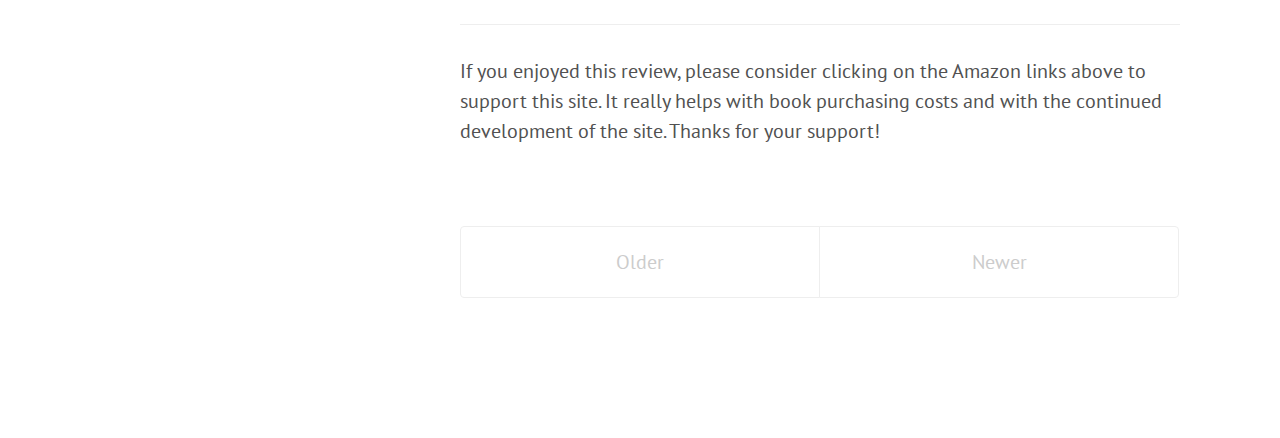
==== commit 5cf1b544: "Add files via upload" ====
--- a/index.html
+++ b/index.html
@@ -114,7 +114,7 @@
       
 
       <a class="sidebar-nav-item" href="mailto:lfow.blog@gmail.com">Contact</a>
-      
+      <a class="sidebar-nav-item" href="https://twitter.com/lfowblog">Twitter: @lfowblog</a>
       
     </nav>
 
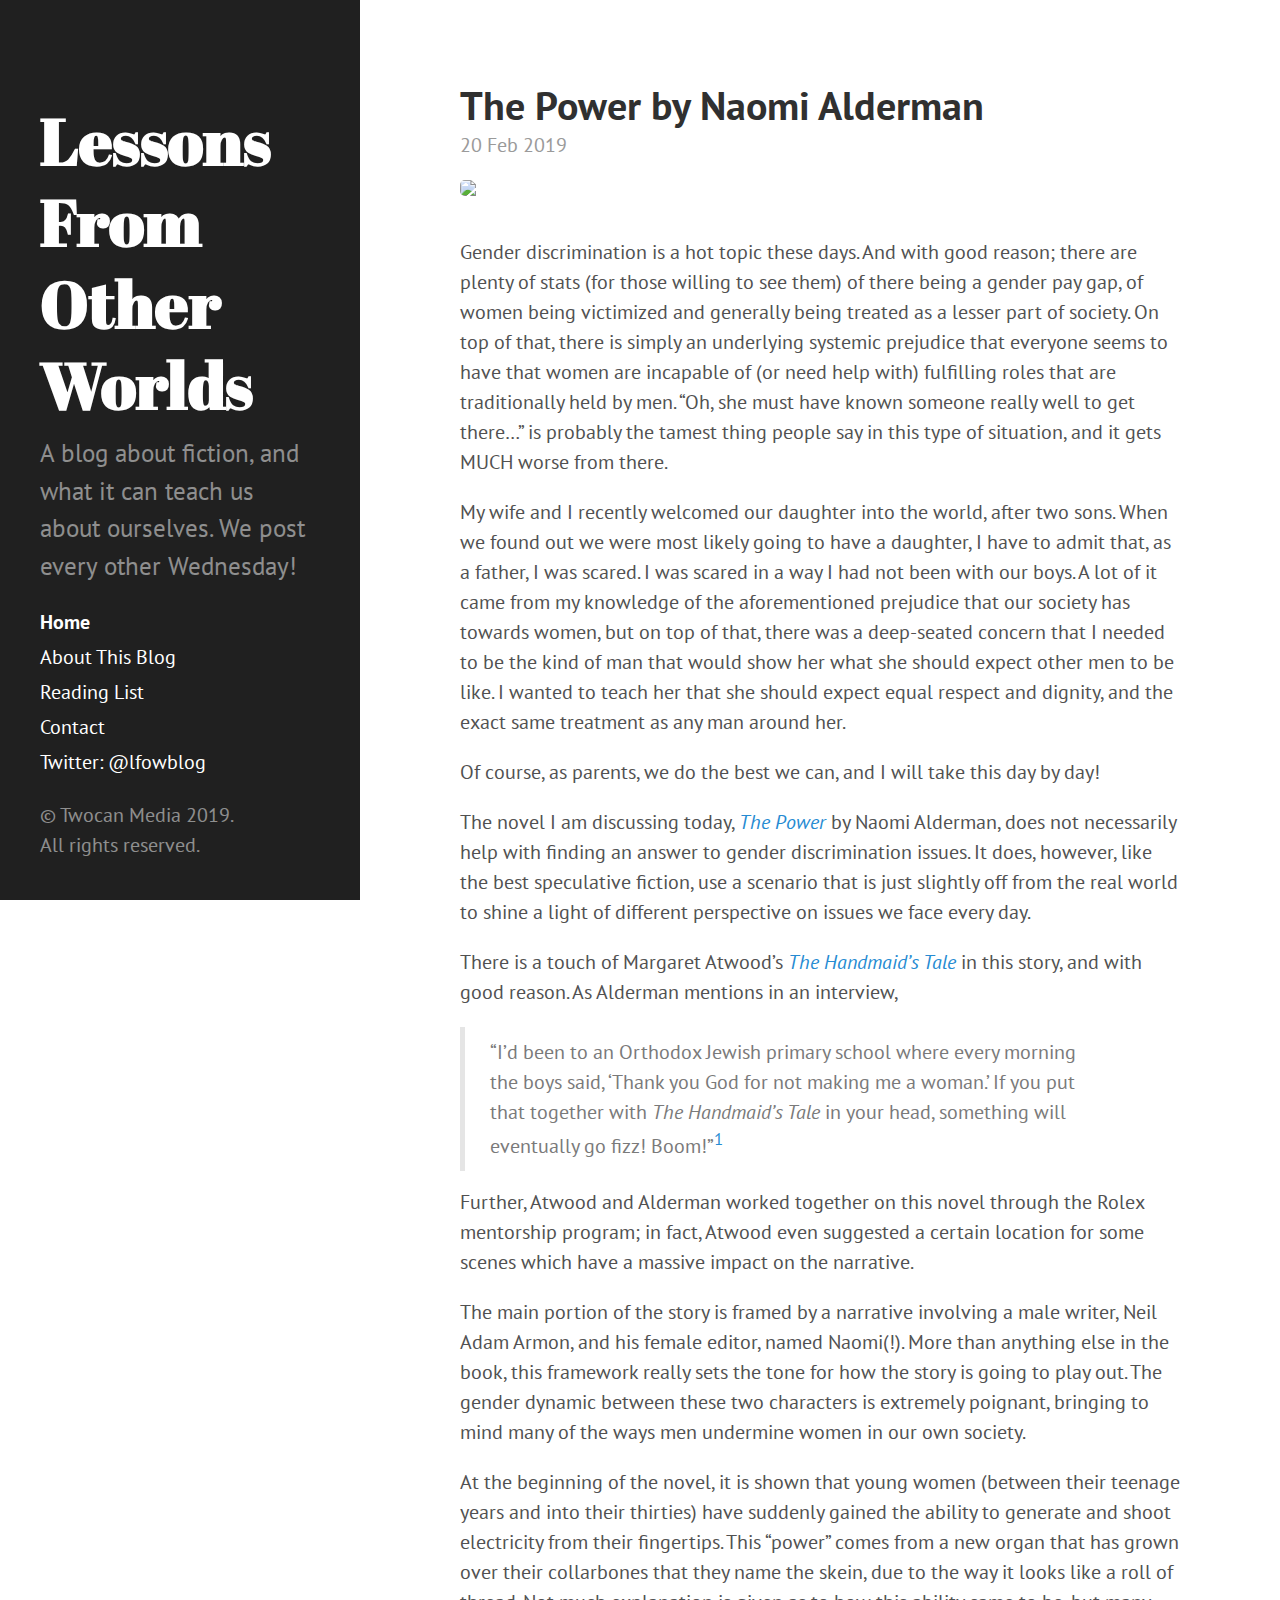
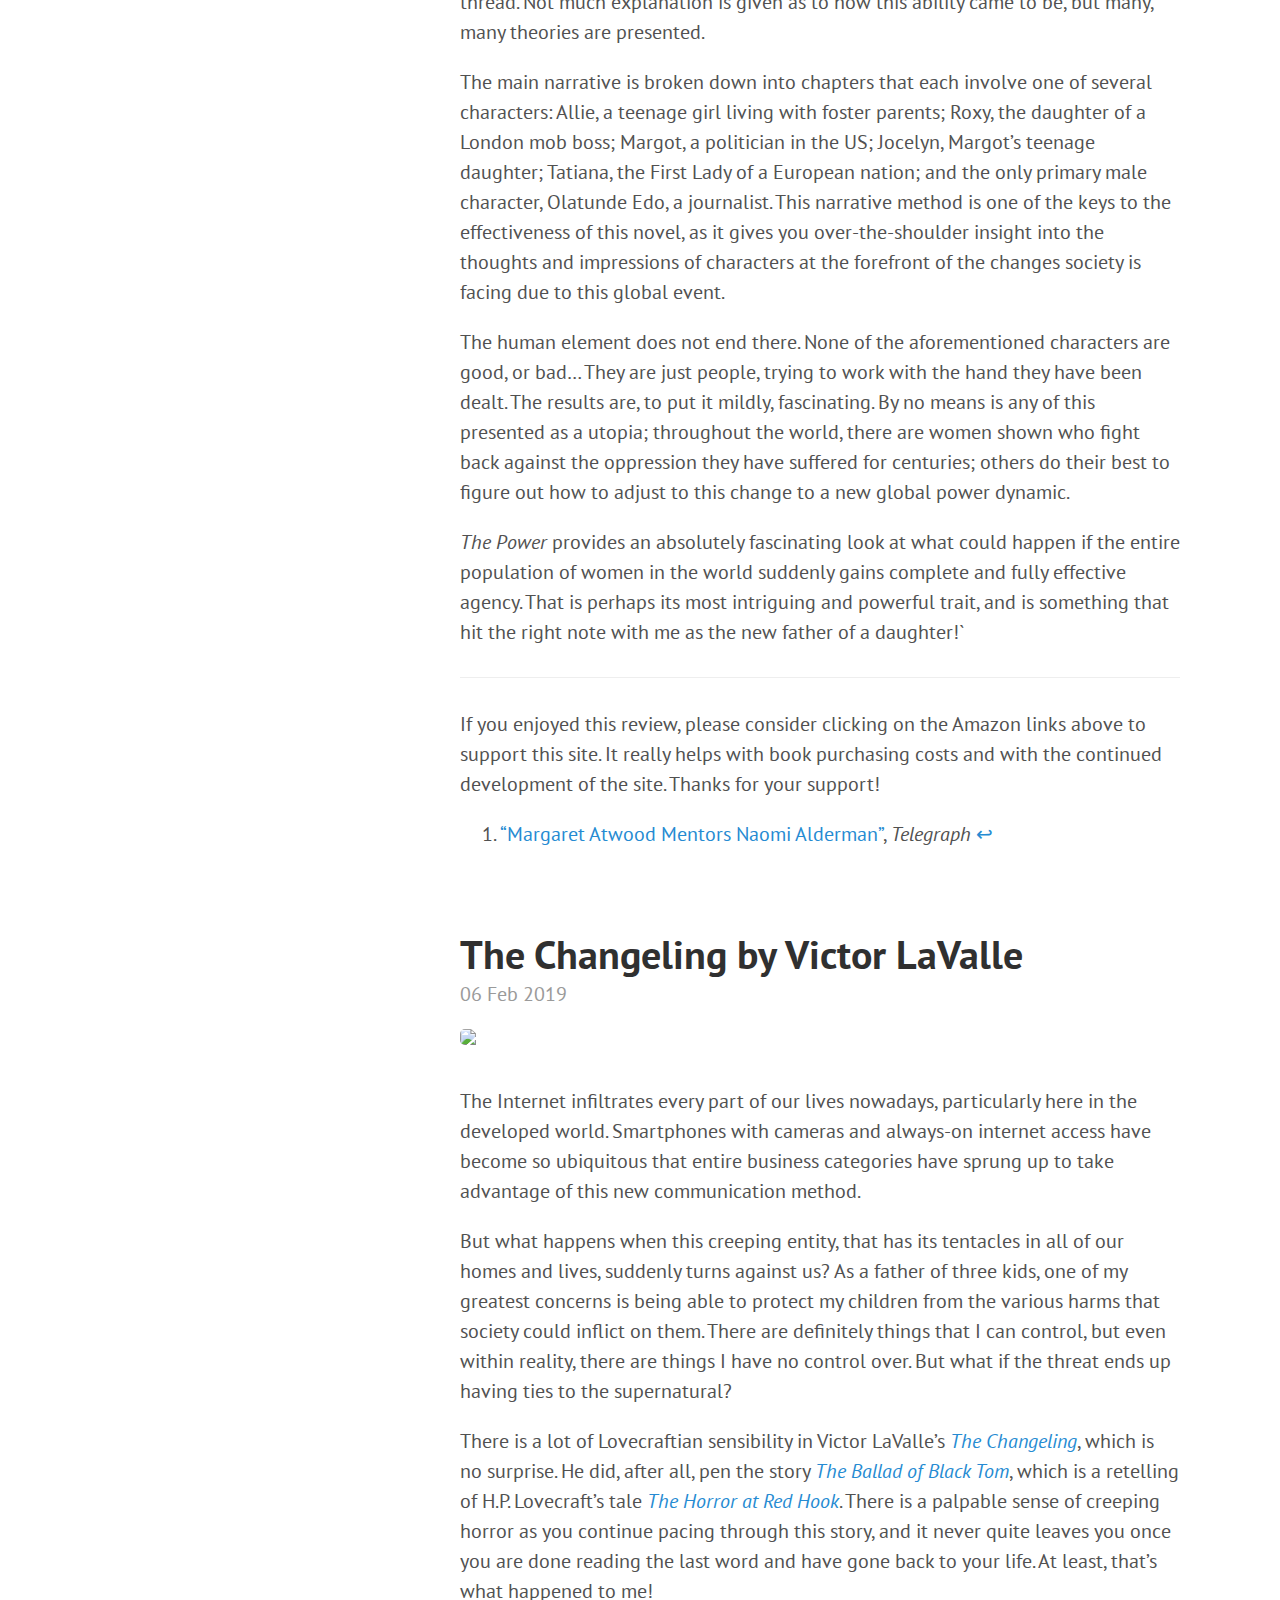
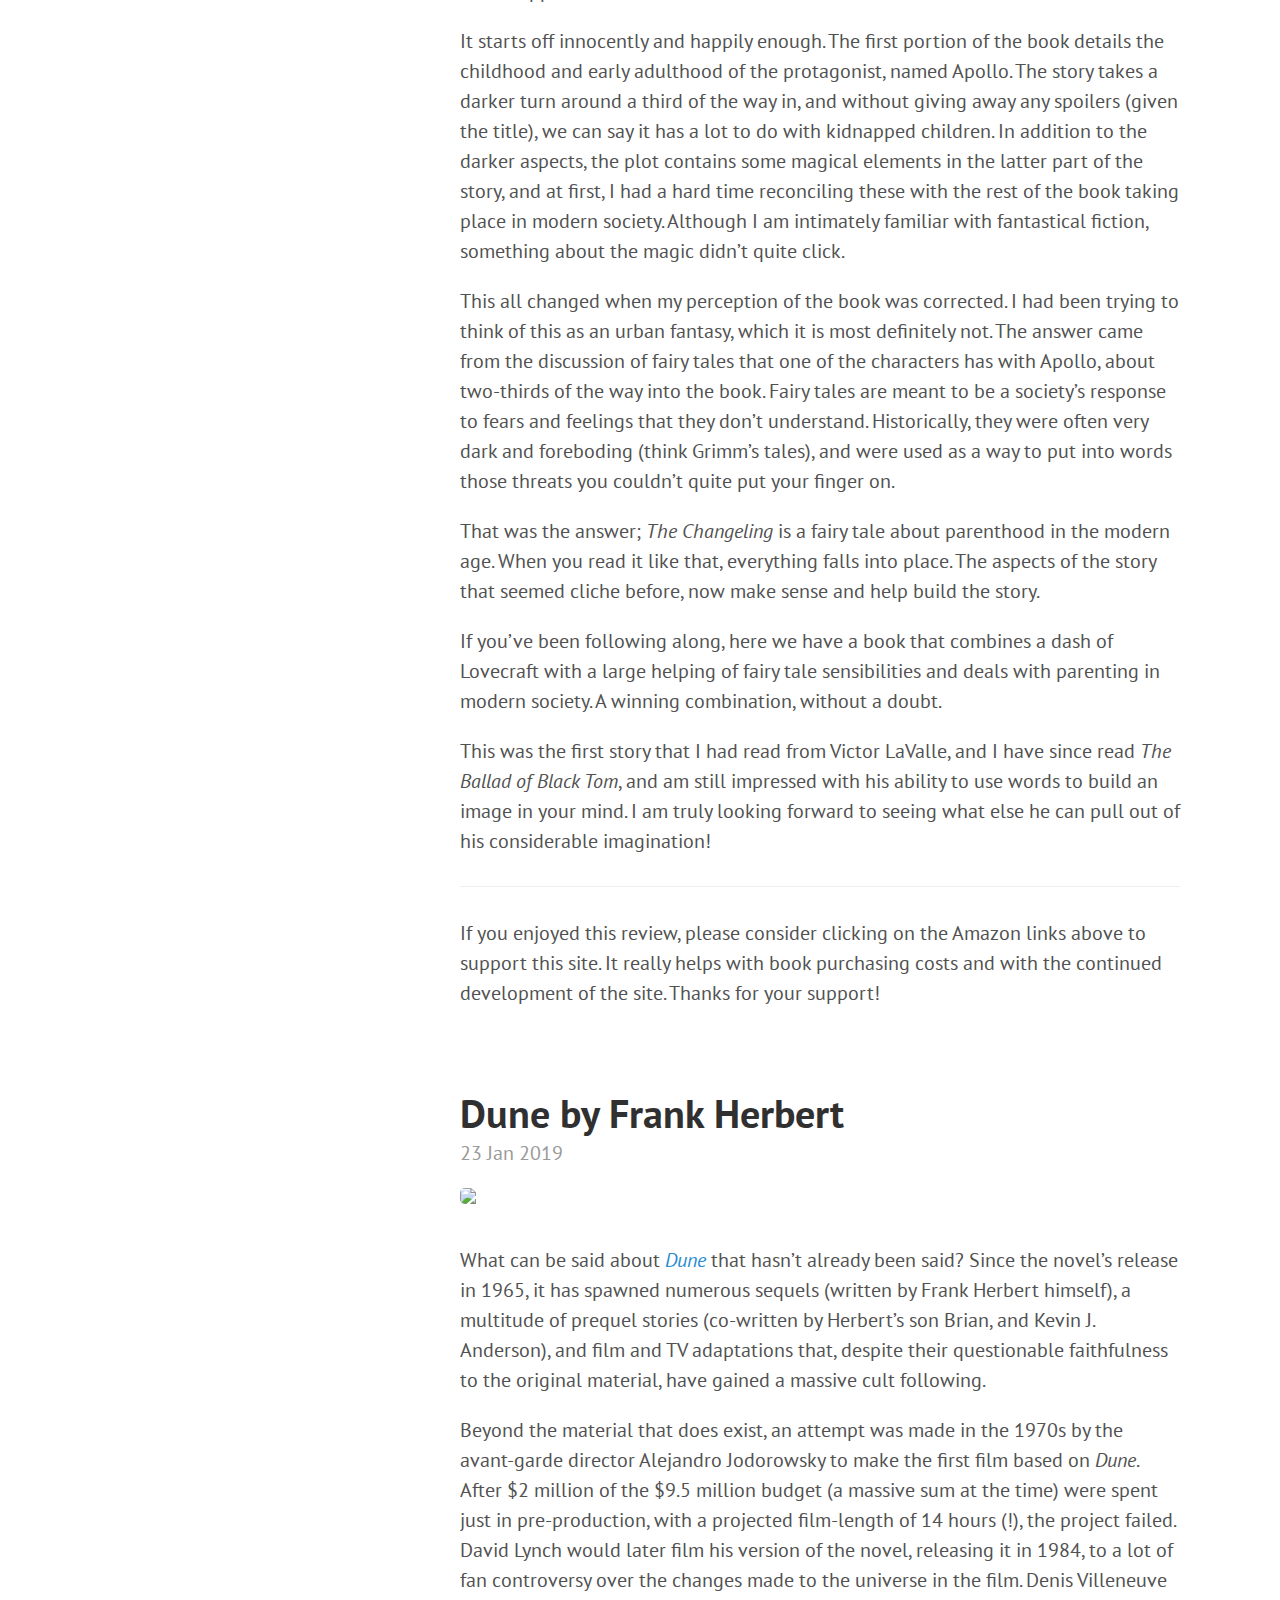
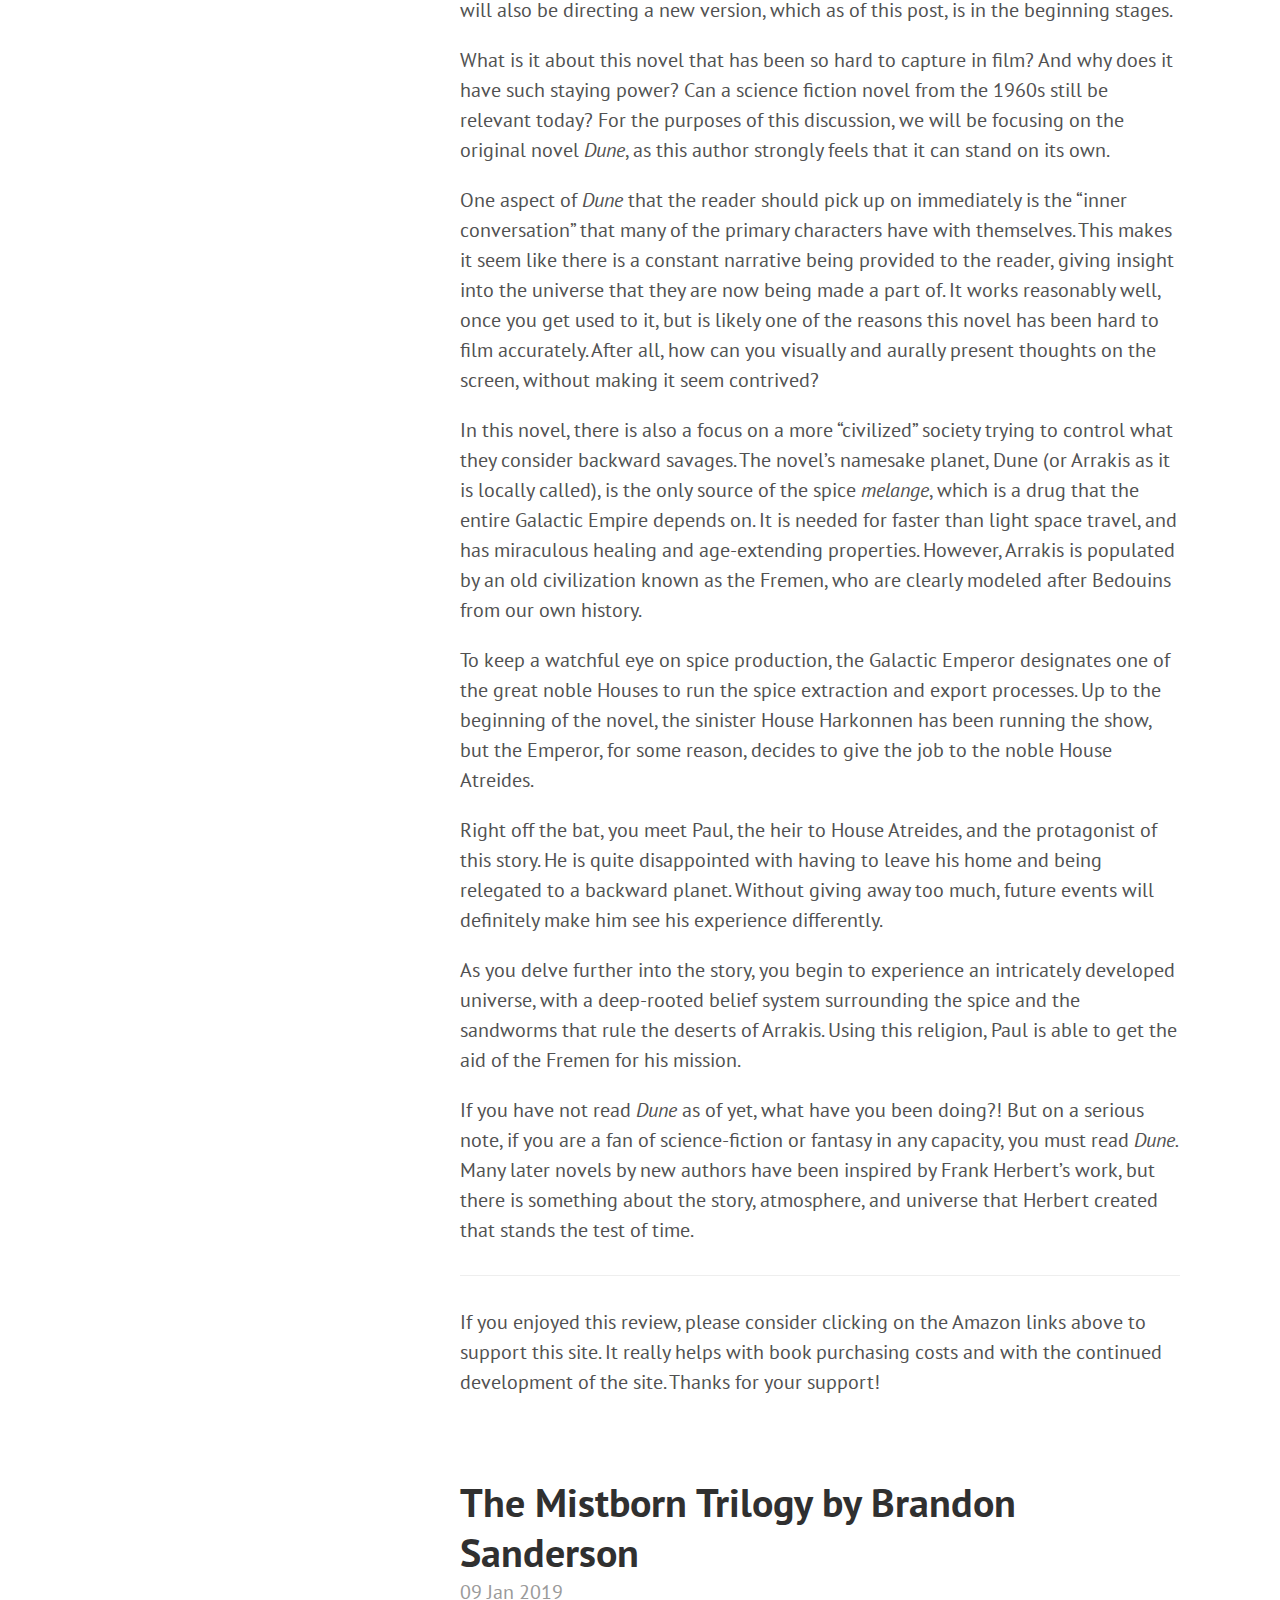
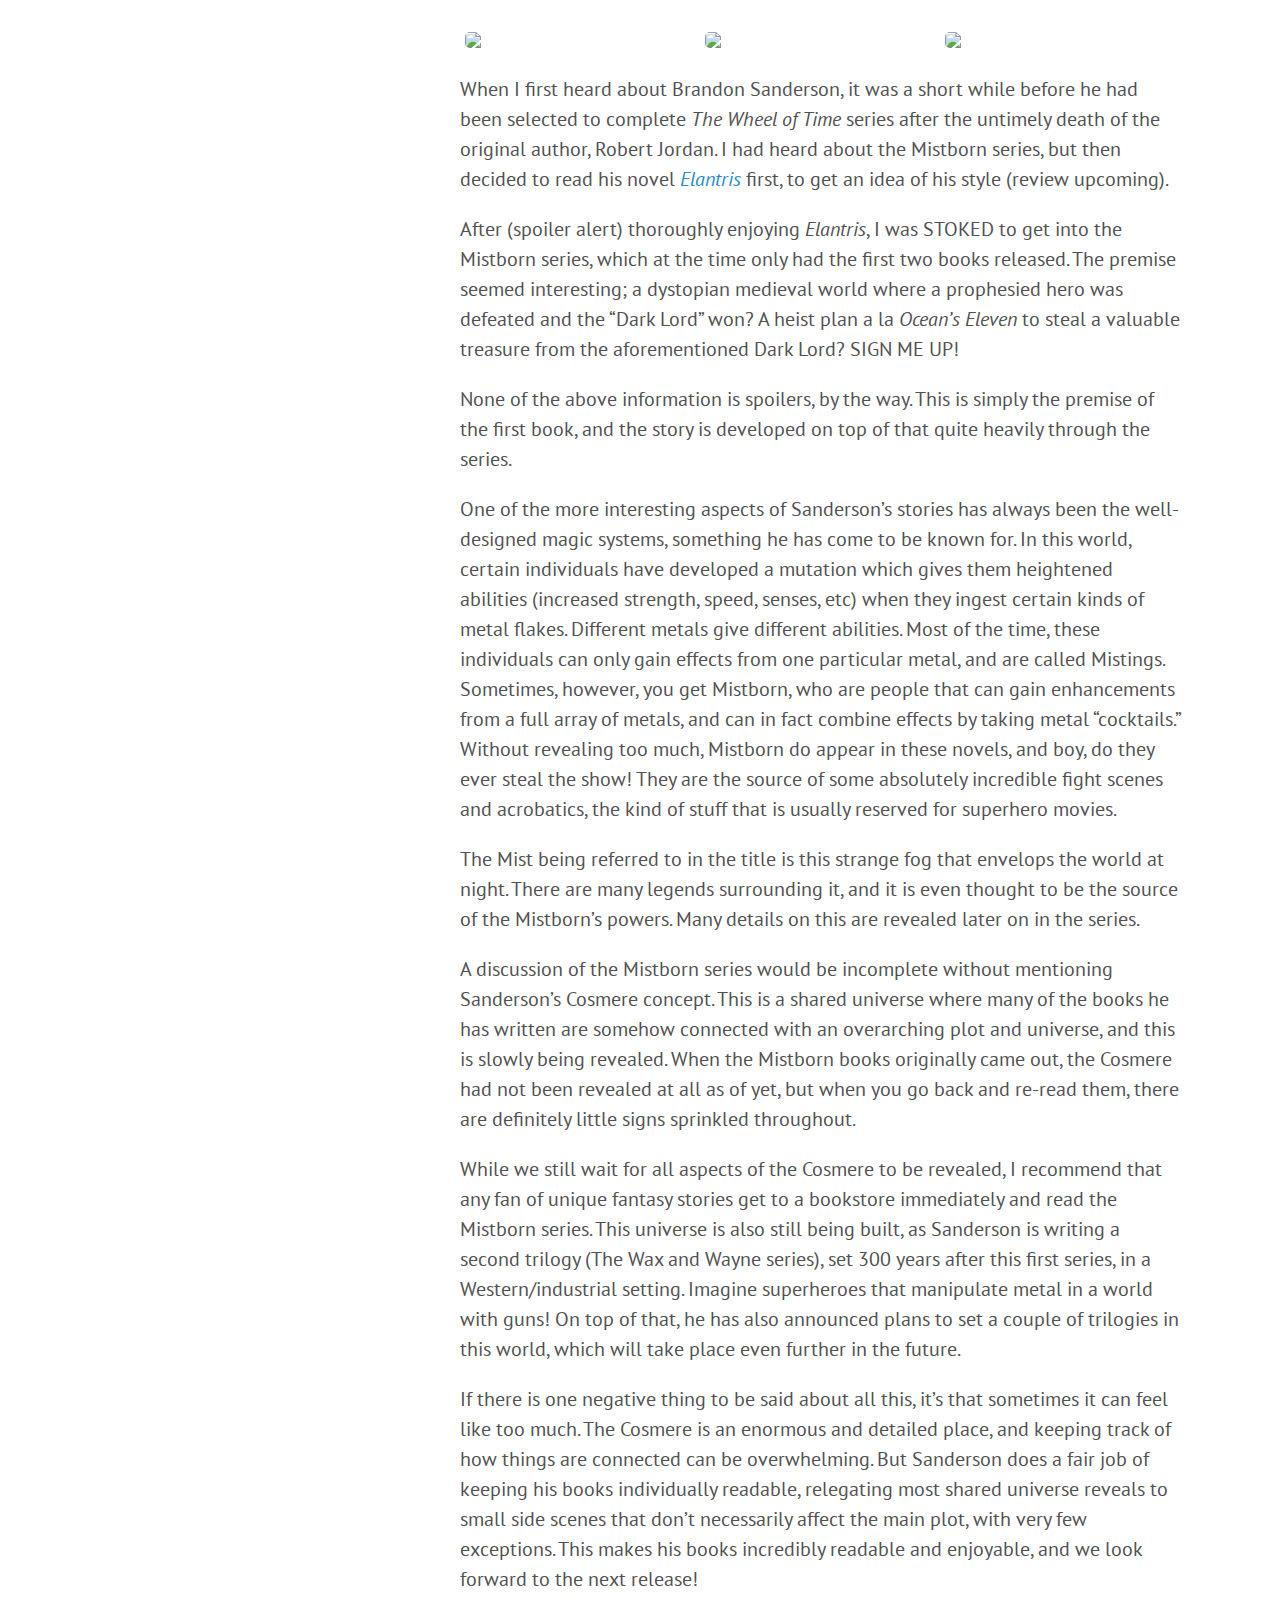
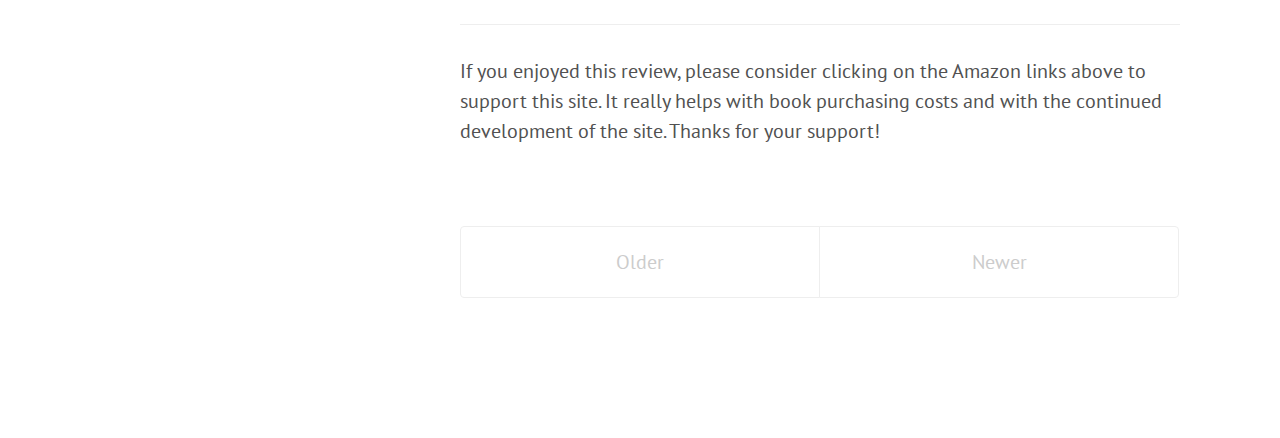
==== commit ae2095ee: "Add files via upload" ====
--- a/index.html
+++ b/index.html
@@ -107,6 +107,12 @@
         
       
         
+          
+            <a class="sidebar-nav-item" href="/readinglist.html">Reading List</a>
+          
+        
+      
+        
       
         
       
@@ -136,7 +142,7 @@
     <span class="post-date">20 Feb 2019</span>
 
     <p align="center">
-    <a target="_blank" href="https://www.amazon.ca/gp/product/0316547611/ref=as_li_tl?ie=UTF8&amp;camp=15121&amp;creative=330641&amp;creativeASIN=0316547611&amp;linkCode=as2&amp;tag=twocanpub-20&amp;linkId=4fdf2efa2b8c3487e8132c3fc33dcf33"><img border="0" src="//ws-na.amazon-adsystem.com/widgets/q?_encoding=UTF8&amp;MarketPlace=CA&amp;ASIN=0316547611&amp;ServiceVersion=20070822&amp;ID=AsinImage&amp;WS=1&amp;Format=_SL250_&amp;tag=twocanpub-20" /></a><img src="//ir-ca.amazon-adsystem.com/e/ir?t=twocanpub-20&amp;l=am2&amp;o=15&amp;a=0316547611" width="1" height="1" border="0" alt="" style="border:none !important; margin:0px !important;" />
+    <a target="_blank" href="https://geni.us/7Lt4a"><img border="0" src="//ws-na.amazon-adsystem.com/widgets/q?_encoding=UTF8&amp;MarketPlace=CA&amp;ASIN=0316547611&amp;ServiceVersion=20070822&amp;ID=AsinImage&amp;WS=1&amp;Format=_SL250_&amp;tag=twocanpub-20" /></a><img src="//ir-ca.amazon-adsystem.com/e/ir?t=twocanpub-20&amp;l=am2&amp;o=15&amp;a=0316547611" width="1" height="1" border="0" alt="" style="border:none !important; margin:0px !important;" />
 </p>
 
 <p>Gender discrimination is a hot topic these days. And with good reason; there are plenty of stats (for those willing to see them) of there being a gender pay gap, of women being victimized and generally being treated as a lesser part of society. On top of that, there is simply an underlying systemic prejudice that everyone seems to have that women are incapable of (or need help with) fulfilling roles that are traditionally held by men. “Oh, she must have known someone really well to get there…” is probably the tamest thing people say in this type of situation, and it gets MUCH worse from there.</p>
@@ -145,9 +151,9 @@
 
 <p>Of course, as parents, we do the best we can, and I will take this day by day!</p>
 
-<p>The novel I am discussing today, <a href="https://amzn.to/2GOM4WA"><em>The Power</em></a> by Naomi Alderman, does not necessarily help with finding an answer to gender discrimination issues. It does, however, like the best speculative fiction, use a scenario that is just slightly off from the real world to shine a light of different perspective on issues we face every day.</p>
-
-<p>There is a touch of Margaret Atwood’s <a href="https://amzn.to/2EgtbKE"><em>The Handmaid’s Tale</em></a> in this story, and with good reason. As Alderman mentions in an interview,</p>
+<p>The novel I am discussing today, <a href="https://geni.us/7Lt4a"><em>The Power</em></a> by Naomi Alderman, does not necessarily help with finding an answer to gender discrimination issues. It does, however, like the best speculative fiction, use a scenario that is just slightly off from the real world to shine a light of different perspective on issues we face every day.</p>
+
+<p>There is a touch of Margaret Atwood’s <a href="https://geni.us/AIVks"><em>The Handmaid’s Tale</em></a> in this story, and with good reason. As Alderman mentions in an interview,</p>
 <blockquote>
   <p>“I’d been to an Orthodox Jewish primary school where every morning the boys said, ‘Thank you God for not making me a woman.’ If you put that together with <em>The Handmaid’s Tale</em> in your head, something will eventually go fizz! Boom!”<sup id="fnref:1"><a href="#fn:1" class="footnote">1</a></sup></p>
 </blockquote>
@@ -187,14 +193,14 @@
     <span class="post-date">06 Feb 2019</span>
 
     <p align="center">
-    <a target="_blank" href="https://www.amazon.ca/gp/product/0812995945/ref=as_li_tl?ie=UTF8&amp;camp=15121&amp;creative=330641&amp;creativeASIN=0812995945&amp;linkCode=as2&amp;tag=twocanpub-20&amp;linkId=8ba09b356a45f74fa7e1704d6daac532"><img border="0" src="//ws-na.amazon-adsystem.com/widgets/q?_encoding=UTF8&amp;MarketPlace=CA&amp;ASIN=0812995945&amp;ServiceVersion=20070822&amp;ID=AsinImage&amp;WS=1&amp;Format=_SL250_&amp;tag=twocanpub-20" /></a><img src="//ir-ca.amazon-adsystem.com/e/ir?t=twocanpub-20&amp;l=am2&amp;o=15&amp;a=0812995945" width="1" height="1" border="0" alt="" style="border:none !important; margin:0px !important;" />
+    <a target="_blank" href="https://geni.us/292YcbB"><img border="0" src="//ws-na.amazon-adsystem.com/widgets/q?_encoding=UTF8&amp;MarketPlace=CA&amp;ASIN=0812995945&amp;ServiceVersion=20070822&amp;ID=AsinImage&amp;WS=1&amp;Format=_SL250_&amp;tag=twocanpub-20" /></a><img src="//ir-ca.amazon-adsystem.com/e/ir?t=twocanpub-20&amp;l=am2&amp;o=15&amp;a=0812995945" width="1" height="1" border="0" alt="" style="border:none !important; margin:0px !important;" />
 </p>
 
 <p>The Internet infiltrates every part of our lives nowadays, particularly here in the developed world. Smartphones with cameras and always-on internet access have become so ubiquitous that entire business categories have sprung up to take advantage of this new communication method.</p>
 
 <p>But what happens when this creeping entity, that has its tentacles in all of our homes and lives, suddenly turns against us? As a father of three kids, one of my greatest concerns is being able to protect my children from the various harms that society could inflict on them. There are definitely things that I can control, but even within reality, there are things I have no control over. But what if the threat ends up having ties to the supernatural?</p>
 
-<p>There is a lot of Lovecraftian sensibility in Victor LaValle’s <a href="https://amzn.to/2E7IBk8"><em>The Changeling</em></a>, which is no surprise. He did, after all, pen the story <a href="https://amzn.to/2TMUWzO"><em>The Ballad of Black Tom</em></a>, which is a retelling of H.P. Lovecraft’s tale <a href="https://amzn.to/2BAvXbX"><em>The Horror at Red Hook</em></a>. There is a palpable sense of creeping horror as you continue pacing through this story, and it never quite leaves you once you are done reading the last word and have gone back to your life. At least, that’s what happened to me!</p>
+<p>There is a lot of Lovecraftian sensibility in Victor LaValle’s <a href="https://geni.us/292YcbB"><em>The Changeling</em></a>, which is no surprise. He did, after all, pen the story <a href="https://geni.us/XcvdJA"><em>The Ballad of Black Tom</em></a>, which is a retelling of H.P. Lovecraft’s tale <a href="https://geni.us/g9MBF7P"><em>The Horror at Red Hook</em></a>. There is a palpable sense of creeping horror as you continue pacing through this story, and it never quite leaves you once you are done reading the last word and have gone back to your life. At least, that’s what happened to me!</p>
 
 <p>It starts off innocently and happily enough. The first portion of the book details the childhood and early adulthood of the protagonist, named Apollo. The story takes a darker turn around a third of the way in, and without giving away any spoilers (given the title), we can say it has a lot to do with kidnapped children. In addition to the darker aspects, the plot contains some magical elements in the latter part of the story, and at first, I had a hard time reconciling these with the rest of the book taking place in modern society. Although I am intimately familiar with fantastical fiction, something about the magic didn’t quite click.</p>
 
@@ -222,10 +228,10 @@
     <span class="post-date">23 Jan 2019</span>
 
     <p align="center">
-    <a target="_blank" href="https://www.amazon.ca/gp/product/0441172717/ref=as_li_tl?ie=UTF8&amp;camp=15121&amp;creative=330641&amp;creativeASIN=0441172717&amp;linkCode=as2&amp;tag=twocanpub-20&amp;linkId=c968a0b508d579bfd10eee6f4810cfd0"><img border="0" src="//ws-na.amazon-adsystem.com/widgets/q?_encoding=UTF8&amp;MarketPlace=CA&amp;ASIN=0441172717&amp;ServiceVersion=20070822&amp;ID=AsinImage&amp;WS=1&amp;Format=_SL250_&amp;tag=twocanpub-20" /></a><img src="//ir-ca.amazon-adsystem.com/e/ir?t=twocanpub-20&amp;l=am2&amp;o=15&amp;a=0441172717" width="1" height="1" border="0" alt="" style="border:none !important; margin:0px !important;" />
+    <a target="_blank" href="https://geni.us/vAwq9"><img border="0" src="//ws-na.amazon-adsystem.com/widgets/q?_encoding=UTF8&amp;MarketPlace=CA&amp;ASIN=0441172717&amp;ServiceVersion=20070822&amp;ID=AsinImage&amp;WS=1&amp;Format=_SL250_&amp;tag=twocanpub-20" /></a><img src="//ir-ca.amazon-adsystem.com/e/ir?t=twocanpub-20&amp;l=am2&amp;o=15&amp;a=0441172717" width="1" height="1" border="0" alt="" style="border:none !important; margin:0px !important;" />
 </p>
 
-<p>What can be said about <a href="https://amzn.to/2TQu8hU"><em>Dune</em></a> that hasn’t already been said? Since the novel’s release in 1965, it has spawned numerous sequels (written by Frank Herbert himself), a multitude of prequel stories (co-written by Herbert’s son Brian, and Kevin J. Anderson), and film and TV adaptations that, despite their questionable faithfulness to the original material, have gained a massive cult following.</p>
+<p>What can be said about <a href="https://geni.us/vAwq9"><em>Dune</em></a> that hasn’t already been said? Since the novel’s release in 1965, it has spawned numerous sequels (written by Frank Herbert himself), a multitude of prequel stories (co-written by Herbert’s son Brian, and Kevin J. Anderson), and film and TV adaptations that, despite their questionable faithfulness to the original material, have gained a massive cult following.</p>
 
 <p>Beyond the material that does exist, an attempt was made in the 1970s by the avant-garde director Alejandro Jodorowsky to make the first film based on <em>Dune</em>. After $2 million of the $9.5 million budget (a massive sum at the time) were spent just in pre-production, with a projected film-length of 14 hours (!), the project failed. David Lynch would later film his version of the novel, releasing it in 1984, to a lot of fan controversy over the changes made to the universe in the film. Denis Villeneuve will also be directing a new version, which as of this post, is in the beginning stages.</p>
 
@@ -260,17 +266,17 @@
 
     <div class="row">
     <div class="column">
-        <a target="_blank" href="https://www.amazon.ca/gp/product/B002GYI9C4/ref=as_li_tl?ie=UTF8&amp;camp=15121&amp;creative=330641&amp;creativeASIN=B002GYI9C4&amp;linkCode=as2&amp;tag=twocanpub-20&amp;linkId=60ffb0064ce34d432a7f01a63c383515"><img border="0" src="//ws-na.amazon-adsystem.com/widgets/q?_encoding=UTF8&amp;MarketPlace=CA&amp;ASIN=B002GYI9C4&amp;ServiceVersion=20070822&amp;ID=AsinImage&amp;WS=1&amp;Format=_SL250_&amp;tag=twocanpub-20" /></a><img src="//ir-ca.amazon-adsystem.com/e/ir?t=twocanpub-20&amp;l=am2&amp;o=15&amp;a=B002GYI9C4" width="1" height="1" border="0" alt="" style="border:none !important; margin:0px !important;" />
+        <a target="_blank" href="https://geni.us/uePpPmr"><img border="0" src="//ws-na.amazon-adsystem.com/widgets/q?_encoding=UTF8&amp;MarketPlace=CA&amp;ASIN=B002GYI9C4&amp;ServiceVersion=20070822&amp;ID=AsinImage&amp;WS=1&amp;Format=_SL250_&amp;tag=twocanpub-20" /></a><img src="//ir-ca.amazon-adsystem.com/e/ir?t=twocanpub-20&amp;l=am2&amp;o=15&amp;a=B002GYI9C4" width="1" height="1" border="0" alt="" style="border:none !important; margin:0px !important;" />
     </div>
     <div class="column">
-        <a target="_blank" href="https://www.amazon.ca/gp/product/0765356139/ref=as_li_tl?ie=UTF8&amp;camp=15121&amp;creative=330641&amp;creativeASIN=0765356139&amp;linkCode=as2&amp;tag=twocanpub-20&amp;linkId=66e4132f0866064b83558c736fcc1cc4"><img border="0" src="//ws-na.amazon-adsystem.com/widgets/q?_encoding=UTF8&amp;MarketPlace=CA&amp;ASIN=0765356139&amp;ServiceVersion=20070822&amp;ID=AsinImage&amp;WS=1&amp;Format=_SL250_&amp;tag=twocanpub-20" /></a><img src="//ir-ca.amazon-adsystem.com/e/ir?t=twocanpub-20&amp;l=am2&amp;o=15&amp;a=0765356139" width="1" height="1" border="0" alt="" style="border:none !important; margin:0px !important;" />
+        <a target="_blank" href="https://geni.us/6NBMZr"><img border="0" src="//ws-na.amazon-adsystem.com/widgets/q?_encoding=UTF8&amp;MarketPlace=CA&amp;ASIN=0765356139&amp;ServiceVersion=20070822&amp;ID=AsinImage&amp;WS=1&amp;Format=_SL250_&amp;tag=twocanpub-20" /></a><img src="//ir-ca.amazon-adsystem.com/e/ir?t=twocanpub-20&amp;l=am2&amp;o=15&amp;a=0765356139" width="1" height="1" border="0" alt="" style="border:none !important; margin:0px !important;" />
     </div>
     <div class="column"> 
-        <a target="_blank" href="https://www.amazon.ca/gp/product/0765356147/ref=as_li_tl?ie=UTF8&amp;camp=15121&amp;creative=330641&amp;creativeASIN=0765356147&amp;linkCode=as2&amp;tag=twocanpub-20&amp;linkId=f90a4bd788025ad8ec9f4122e0f96650"><img border="0" src="//ws-na.amazon-adsystem.com/widgets/q?_encoding=UTF8&amp;MarketPlace=CA&amp;ASIN=0765356147&amp;ServiceVersion=20070822&amp;ID=AsinImage&amp;WS=1&amp;Format=_SL250_&amp;tag=twocanpub-20" /></a><img src="//ir-ca.amazon-adsystem.com/e/ir?t=twocanpub-20&amp;l=am2&amp;o=15&amp;a=0765356147" width="1" height="1" border="0" alt="" style="border:none !important; margin:0px !important;" />
-    </div>
-</div>
-
-<p>When I first heard about Brandon Sanderson, it was a short while before he had been selected to complete <em>The Wheel of Time</em> series after the untimely death of the original author, Robert Jordan. I had heard about the Mistborn series, but then decided to read his novel <a href="https://amzn.to/2EamUA1"><em>Elantris</em></a> first, to get an idea of his style (review upcoming).</p>
+        <a target="_blank" href="https://geni.us/aO0W"><img border="0" src="//ws-na.amazon-adsystem.com/widgets/q?_encoding=UTF8&amp;MarketPlace=CA&amp;ASIN=0765356147&amp;ServiceVersion=20070822&amp;ID=AsinImage&amp;WS=1&amp;Format=_SL250_&amp;tag=twocanpub-20" /></a><img src="//ir-ca.amazon-adsystem.com/e/ir?t=twocanpub-20&amp;l=am2&amp;o=15&amp;a=0765356147" width="1" height="1" border="0" alt="" style="border:none !important; margin:0px !important;" />
+    </div>
+</div>
+
+<p>When I first heard about Brandon Sanderson, it was a short while before he had been selected to complete <em>The Wheel of Time</em> series after the untimely death of the original author, Robert Jordan. I had heard about the Mistborn series, but then decided to read his novel <a href="https://geni.us/ZakIWO"><em>Elantris</em></a> first, to get an idea of his style (review upcoming).</p>
 
 <p>After (spoiler alert) thoroughly enjoying <em>Elantris</em>, I was STOKED to get into the Mistborn series, which at the time only had the first two books released. The premise seemed interesting; a dystopian medieval world where a prophesied hero was defeated and the “Dark Lord” won? A heist plan a la <em>Ocean’s Eleven</em> to steal a valuable treasure from the aforementioned Dark Lord? SIGN ME UP!</p>
 
--- a/public/css/poole.css
+++ b/public/css/poole.css
@@ -1,444 +1,444 @@
-/*
- *                        ___
- *                       /\_ \
- *  _____     ___     ___\//\ \      __
- * /\ '__`\  / __`\  / __`\\ \ \   /'__`\
- * \ \ \_\ \/\ \_\ \/\ \_\ \\_\ \_/\  __/
- *  \ \ ,__/\ \____/\ \____//\____\ \____\
- *   \ \ \/  \/___/  \/___/ \/____/\/____/
- *    \ \_\
- *     \/_/
- *
- * Designed, built, and released under MIT license by @mdo. Learn more at
- * https://github.com/poole/poole.
- */
-
-
-/*
- * Contents
- *
- * Body resets
- * Custom type
- * Messages
- * Container
- * Masthead
- * Posts and pages
- * Pagination
- * Reverse layout
- * Themes
- */
-
-
-/*
- * Body resets
- *
- * Update the foundational and global aspects of the page.
- */
-
-* {
-  -webkit-box-sizing: border-box;
-     -moz-box-sizing: border-box;
-          box-sizing: border-box;
-}
-
-html,
-body {
-  margin: 0;
-  padding: 0;
-}
-
-html {
-  font-family: "Helvetica Neue", Helvetica, Arial, sans-serif;
-  font-size: 16px;
-  line-height: 1.5;
-}
-@media (min-width: 38em) {
-  html {
-    font-size: 20px;
-  }
-}
-
-body {
-  color: #515151;
-  background-color: #fff;
-  -webkit-text-size-adjust: 100%;
-      -ms-text-size-adjust: 100%;
-}
-
-/* No `:visited` state is required by default (browsers will use `a`) */
-a {
-  color: #268bd2;
-  text-decoration: none;
-}
-a strong {
-  color: inherit;
-}
-/* `:focus` is linked to `:hover` for basic accessibility */
-a:hover,
-a:focus {
-  text-decoration: underline;
-}
-
-/* Headings */
-h1, h2, h3, h4, h5, h6 {
-  margin-bottom: .5rem;
-  font-weight: bold;
-  line-height: 1.25;
-  color: #313131;
-  text-rendering: optimizeLegibility;
-}
-h1 {
-  font-size: 2rem;
-}
-h2 {
-  margin-top: 1rem;
-  font-size: 1.5rem;
-}
-h3 {
-  margin-top: 1.5rem;
-  font-size: 1.25rem;
-}
-h4, h5, h6 {
-  margin-top: 1rem;
-  font-size: 1rem;
-}
-
-/* Body text */
-p {
-  margin-top: 0;
-  margin-bottom: 1rem;
-}
-
-strong {
-  color: #303030;
-}
-
-
-/* Lists */
-ul, ol, dl {
-  margin-top: 0;
-  margin-bottom: 1rem;
-}
-
-dt {
-  font-weight: bold;
-}
-dd {
-  margin-bottom: .5rem;
-}
-
-/* Misc */
-hr {
-  position: relative;
-  margin: 1.5rem 0;
-  border: 0;
-  border-top: 1px solid #eee;
-  border-bottom: 1px solid #fff;
-}
-
-abbr {
-  font-size: 85%;
-  font-weight: bold;
-  color: #555;
-  text-transform: uppercase;
-}
-abbr[title] {
-  cursor: help;
-  border-bottom: 1px dotted #e5e5e5;
-}
-
-/* Code */
-code,
-pre {
-  font-family: Menlo, Monaco, "Courier New", monospace;
-}
-code {
-  padding: .25em .5em;
-  font-size: 85%;
-  color: #bf616a;
-  background-color: #f9f9f9;
-  border-radius: 3px;
-}
-pre {
-  display: block;
-  margin-top: 0;
-  margin-bottom: 1rem;
-  padding: 1rem;
-  font-size: .8rem;
-  line-height: 1.4;
-  white-space: pre;
-  white-space: pre-wrap;
-  word-break: break-all;
-  word-wrap: break-word;
-  background-color: #f9f9f9;
-}
-pre code {
-  padding: 0;
-  font-size: 100%;
-  color: inherit;
-  background-color: transparent;
-}
-
-/* Pygments via Jekyll */
-.highlight {
-  margin-bottom: 1rem;
-  border-radius: 4px;
-}
-.highlight pre {
-  margin-bottom: 0;
-}
-
-/* Gist via GitHub Pages */
-.gist .gist-file {
-  font-family: Menlo, Monaco, "Courier New", monospace !important;
-}
-.gist .markdown-body {
-  padding: 15px;
-}
-.gist pre {
-  padding: 0;
-  background-color: transparent;
-}
-.gist .gist-file .gist-data {
-  font-size: .8rem !important;
-  line-height: 1.4;
-}
-.gist code {
-  padding: 0;
-  color: inherit;
-  background-color: transparent;
-  border-radius: 0;
-}
-
-/* Quotes */
-blockquote {
-  padding: .5rem 1rem;
-  margin: .8rem 0;
-  color: #7a7a7a;
-  border-left: .25rem solid #e5e5e5;
-}
-blockquote p:last-child {
-  margin-bottom: 0;
-}
-@media (min-width: 30em) {
-  blockquote {
-    padding-right: 5rem;
-    padding-left: 1.25rem;
-  }
-}
-
-img {
-  display: block;
-  max-width: 100%;
-  margin: 0 0 1rem;
-  border-radius: 5px;
-}
-
-/* Tables */
-table {
-  margin-bottom: 1rem;
-  width: 100%;
-  border: 1px solid #e5e5e5;
-  border-collapse: collapse;
-}
-td,
-th {
-  padding: .25rem .5rem;
-  border: 1px solid #e5e5e5;
-}
-tbody tr:nth-child(odd) td,
-tbody tr:nth-child(odd) th {
-  background-color: #f9f9f9;
-}
-
-
-/*
- * Custom type
- *
- * Extend paragraphs with `.lead` for larger introductory text.
- */
-
-.lead {
-  font-size: 1.25rem;
-  font-weight: 300;
-}
-
-
-/*
- * Messages
- *
- * Show alert messages to users. You may add it to single elements like a `<p>`,
- * or to a parent if there are multiple elements to show.
- */
-
-.message {
-  margin-bottom: 1rem;
-  padding: 1rem;
-  color: #717171;
-  background-color: #f9f9f9;
-}
-
-
-/*
- * Container
- *
- * Center the page content.
- */
-
-.container {
-  max-width: 38rem;
-  padding-left:  1rem;
-  padding-right: 1rem;
-  margin-left:  auto;
-  margin-right: auto;
-}
-
-
-/*
- * Masthead
- *
- * Super small header above the content for site name and short description.
- */
-
-.masthead {
-  padding-top:    1rem;
-  padding-bottom: 1rem;
-  margin-bottom: 3rem;
-}
-.masthead-title {
-  margin-top: 0;
-  margin-bottom: 0;
-  color: #505050;
-}
-.masthead-title a {
-  color: #505050;
-}
-.masthead-title small {
-  font-size: 75%;
-  font-weight: 400;
-  color: #c0c0c0;
-  letter-spacing: 0;
-}
-
-
-/*
- * Posts and pages
- *
- * Each post is wrapped in `.post` and is used on default and post layouts. Each
- * page is wrapped in `.page` and is only used on the page layout.
- */
-
-.page,
-.post {
-  margin-bottom: 4em;
-}
-
-/* Blog post or page title */
-.page-title,
-.post-title,
-.post-title a {
-  color: #303030;
-}
-.page-title,
-.post-title {
-  margin-top: 0;
-}
-
-/* Meta data line below post title */
-.post-date {
-  display: block;
-  margin-top: -.5rem;
-  margin-bottom: 1rem;
-  color: #9a9a9a;
-}
-
-/* Related posts */
-.related {
-  padding-top: 2rem;
-  padding-bottom: 2rem;
-  border-top: 1px solid #eee;
-}
-.related-posts {
-  padding-left: 0;
-  list-style: none;
-}
-.related-posts h3 {
-  margin-top: 0;
-}
-.related-posts li small {
-  font-size: 75%;
-  color: #999;
-}
-.related-posts li a:hover {
-  color: #268bd2;
-  text-decoration: none;
-}
-.related-posts li a:hover small {
-  color: inherit;
-}
-
-
-/*
- * Pagination
- *
- * Super lightweight (HTML-wise) blog pagination. `span`s are provide for when
- * there are no more previous or next posts to show.
- */
-
-.pagination {
-  overflow: hidden; /* clearfix */
-  margin-left: -1rem;
-  margin-right: -1rem;
-  font-family: "PT Sans", Helvetica, Arial, sans-serif;
-  color: #ccc;
-  text-align: center;
-}
-
-/* Pagination items can be `span`s or `a`s */
-.pagination-item {
-  display: block;
-  padding: 1rem;
-  border: 1px solid #eee;
-}
-.pagination-item:first-child {
-  margin-bottom: -1px;
-}
-
-/* Only provide a hover state for linked pagination items */
-a.pagination-item:hover {
-  background-color: #f5f5f5;
-}
-
-@media (min-width: 30em) {
-  .pagination {
-    margin: 3rem 0;
-  }
-  .pagination-item {
-    float: left;
-    width: 50%;
-  }
-  .pagination-item:first-child {
-    margin-bottom: 0;
-    border-top-left-radius:    4px;
-    border-bottom-left-radius: 4px;
-  }
-  .pagination-item:last-child {
-    margin-left: -1px;
-    border-top-right-radius:    4px;
-    border-bottom-right-radius: 4px;
-  }
-}
-
-/* Three image containers (use 25% for four, and 50% for two, etc) */
-.column {
-  float: left;
-  width: 33.33%;
-  padding: 5px;
-}
-
-/* Clear floats after image containers */
-.row::after {
-  content: "";
-  clear: both;
-  display: table;
+/*
+ *                        ___
+ *                       /\_ \
+ *  _____     ___     ___\//\ \      __
+ * /\ '__`\  / __`\  / __`\\ \ \   /'__`\
+ * \ \ \_\ \/\ \_\ \/\ \_\ \\_\ \_/\  __/
+ *  \ \ ,__/\ \____/\ \____//\____\ \____\
+ *   \ \ \/  \/___/  \/___/ \/____/\/____/
+ *    \ \_\
+ *     \/_/
+ *
+ * Designed, built, and released under MIT license by @mdo. Learn more at
+ * https://github.com/poole/poole.
+ */
+
+
+/*
+ * Contents
+ *
+ * Body resets
+ * Custom type
+ * Messages
+ * Container
+ * Masthead
+ * Posts and pages
+ * Pagination
+ * Reverse layout
+ * Themes
+ */
+
+
+/*
+ * Body resets
+ *
+ * Update the foundational and global aspects of the page.
+ */
+
+* {
+  -webkit-box-sizing: border-box;
+     -moz-box-sizing: border-box;
+          box-sizing: border-box;
+}
+
+html,
+body {
+  margin: 0;
+  padding: 0;
+}
+
+html {
+  font-family: "Helvetica Neue", Helvetica, Arial, sans-serif;
+  font-size: 16px;
+  line-height: 1.5;
+}
+@media (min-width: 38em) {
+  html {
+    font-size: 20px;
+  }
+}
+
+body {
+  color: #515151;
+  background-color: #fff;
+  -webkit-text-size-adjust: 100%;
+      -ms-text-size-adjust: 100%;
+}
+
+/* No `:visited` state is required by default (browsers will use `a`) */
+a {
+  color: #268bd2;
+  text-decoration: none;
+}
+a strong {
+  color: inherit;
+}
+/* `:focus` is linked to `:hover` for basic accessibility */
+a:hover,
+a:focus {
+  text-decoration: underline;
+}
+
+/* Headings */
+h1, h2, h3, h4, h5, h6 {
+  margin-bottom: .5rem;
+  font-weight: bold;
+  line-height: 1.25;
+  color: #313131;
+  text-rendering: optimizeLegibility;
+}
+h1 {
+  font-size: 2rem;
+}
+h2 {
+  margin-top: 1rem;
+  font-size: 1.5rem;
+}
+h3 {
+  margin-top: 1.5rem;
+  font-size: 1.25rem;
+}
+h4, h5, h6 {
+  margin-top: 1rem;
+  font-size: 1rem;
+}
+
+/* Body text */
+p {
+  margin-top: 0;
+  margin-bottom: 1rem;
+}
+
+strong {
+  color: #303030;
+}
+
+
+/* Lists */
+ul, ol, dl {
+  margin-top: 0;
+  margin-bottom: 1rem;
+}
+
+dt {
+  font-weight: bold;
+}
+dd {
+  margin-bottom: .5rem;
+}
+
+/* Misc */
+hr {
+  position: relative;
+  margin: 1.5rem 0;
+  border: 0;
+  border-top: 1px solid #eee;
+  border-bottom: 1px solid #fff;
+}
+
+abbr {
+  font-size: 85%;
+  font-weight: bold;
+  color: #555;
+  text-transform: uppercase;
+}
+abbr[title] {
+  cursor: help;
+  border-bottom: 1px dotted #e5e5e5;
+}
+
+/* Code */
+code,
+pre {
+  font-family: Menlo, Monaco, "Courier New", monospace;
+}
+code {
+  padding: .25em .5em;
+  font-size: 85%;
+  color: #bf616a;
+  background-color: #f9f9f9;
+  border-radius: 3px;
+}
+pre {
+  display: block;
+  margin-top: 0;
+  margin-bottom: 1rem;
+  padding: 1rem;
+  font-size: .8rem;
+  line-height: 1.4;
+  white-space: pre;
+  white-space: pre-wrap;
+  word-break: break-all;
+  word-wrap: break-word;
+  background-color: #f9f9f9;
+}
+pre code {
+  padding: 0;
+  font-size: 100%;
+  color: inherit;
+  background-color: transparent;
+}
+
+/* Pygments via Jekyll */
+.highlight {
+  margin-bottom: 1rem;
+  border-radius: 4px;
+}
+.highlight pre {
+  margin-bottom: 0;
+}
+
+/* Gist via GitHub Pages */
+.gist .gist-file {
+  font-family: Menlo, Monaco, "Courier New", monospace !important;
+}
+.gist .markdown-body {
+  padding: 15px;
+}
+.gist pre {
+  padding: 0;
+  background-color: transparent;
+}
+.gist .gist-file .gist-data {
+  font-size: .8rem !important;
+  line-height: 1.4;
+}
+.gist code {
+  padding: 0;
+  color: inherit;
+  background-color: transparent;
+  border-radius: 0;
+}
+
+/* Quotes */
+blockquote {
+  padding: .5rem 1rem;
+  margin: .8rem 0;
+  color: #7a7a7a;
+  border-left: .25rem solid #e5e5e5;
+}
+blockquote p:last-child {
+  margin-bottom: 0;
+}
+@media (min-width: 30em) {
+  blockquote {
+    padding-right: 5rem;
+    padding-left: 1.25rem;
+  }
+}
+
+img {
+  display: block;
+  max-width: 100%;
+  margin: 0 0 1rem;
+  border-radius: 5px;
+}
+
+/* Tables */
+table {
+  margin-bottom: 1rem;
+  width: 100%;
+  border: 1px solid #e5e5e5;
+  border-collapse: collapse;
+}
+td,
+th {
+  padding: .25rem .5rem;
+  border: 1px solid #e5e5e5;
+}
+tbody tr:nth-child(odd) td,
+tbody tr:nth-child(odd) th {
+  background-color: #f9f9f9;
+}
+
+
+/*
+ * Custom type
+ *
+ * Extend paragraphs with `.lead` for larger introductory text.
+ */
+
+.lead {
+  font-size: 1.25rem;
+  font-weight: 300;
+}
+
+
+/*
+ * Messages
+ *
+ * Show alert messages to users. You may add it to single elements like a `<p>`,
+ * or to a parent if there are multiple elements to show.
+ */
+
+.message {
+  margin-bottom: 1rem;
+  padding: 1rem;
+  color: #717171;
+  background-color: #f9f9f9;
+}
+
+
+/*
+ * Container
+ *
+ * Center the page content.
+ */
+
+.container {
+  max-width: 38rem;
+  padding-left:  1rem;
+  padding-right: 1rem;
+  margin-left:  auto;
+  margin-right: auto;
+}
+
+
+/*
+ * Masthead
+ *
+ * Super small header above the content for site name and short description.
+ */
+
+.masthead {
+  padding-top:    1rem;
+  padding-bottom: 1rem;
+  margin-bottom: 3rem;
+}
+.masthead-title {
+  margin-top: 0;
+  margin-bottom: 0;
+  color: #505050;
+}
+.masthead-title a {
+  color: #505050;
+}
+.masthead-title small {
+  font-size: 75%;
+  font-weight: 400;
+  color: #c0c0c0;
+  letter-spacing: 0;
+}
+
+
+/*
+ * Posts and pages
+ *
+ * Each post is wrapped in `.post` and is used on default and post layouts. Each
+ * page is wrapped in `.page` and is only used on the page layout.
+ */
+
+.page,
+.post {
+  margin-bottom: 4em;
+}
+
+/* Blog post or page title */
+.page-title,
+.post-title,
+.post-title a {
+  color: #303030;
+}
+.page-title,
+.post-title {
+  margin-top: 0;
+}
+
+/* Meta data line below post title */
+.post-date {
+  display: block;
+  margin-top: -.5rem;
+  margin-bottom: 1rem;
+  color: #9a9a9a;
+}
+
+/* Related posts */
+.related {
+  padding-top: 2rem;
+  padding-bottom: 2rem;
+  border-top: 1px solid #eee;
+}
+.related-posts {
+  padding-left: 0;
+  list-style: none;
+}
+.related-posts h3 {
+  margin-top: 0;
+}
+.related-posts li small {
+  font-size: 75%;
+  color: #999;
+}
+.related-posts li a:hover {
+  color: #268bd2;
+  text-decoration: none;
+}
+.related-posts li a:hover small {
+  color: inherit;
+}
+
+
+/*
+ * Pagination
+ *
+ * Super lightweight (HTML-wise) blog pagination. `span`s are provide for when
+ * there are no more previous or next posts to show.
+ */
+
+.pagination {
+  overflow: hidden; /* clearfix */
+  margin-left: -1rem;
+  margin-right: -1rem;
+  font-family: "PT Sans", Helvetica, Arial, sans-serif;
+  color: #ccc;
+  text-align: center;
+}
+
+/* Pagination items can be `span`s or `a`s */
+.pagination-item {
+  display: block;
+  padding: 1rem;
+  border: 1px solid #eee;
+}
+.pagination-item:first-child {
+  margin-bottom: -1px;
+}
+
+/* Only provide a hover state for linked pagination items */
+a.pagination-item:hover {
+  background-color: #f5f5f5;
+}
+
+@media (min-width: 30em) {
+  .pagination {
+    margin: 3rem 0;
+  }
+  .pagination-item {
+    float: left;
+    width: 50%;
+  }
+  .pagination-item:first-child {
+    margin-bottom: 0;
+    border-top-left-radius:    4px;
+    border-bottom-left-radius: 4px;
+  }
+  .pagination-item:last-child {
+    margin-left: -1px;
+    border-top-right-radius:    4px;
+    border-bottom-right-radius: 4px;
+  }
+}
+
+/* Three image containers (use 25% for four, and 50% for two, etc) */
+.column {
+  float: left;
+  width: 33.33%;
+  padding: 5px;
+}
+
+/* Clear floats after image containers */
+.row::after {
+  content: "";
+  clear: both;
+  display: table;
 }--- a/public/css/syntax.css
+++ b/public/css/syntax.css
@@ -1,65 +1,65 @@
-.highlight .hll { background-color: #ffc; }
-.highlight .c { color: #999; } /* Comment */
-.highlight .err { color: #a00; background-color: #faa } /* Error */
-.highlight .k { color: #069; } /* Keyword */
-.highlight .o { color: #555 } /* Operator */
-.highlight .cm { color: #09f; font-style: italic } /* Comment.Multiline */
-.highlight .cp { color: #099 } /* Comment.Preproc */
-.highlight .c1 { color: #999; } /* Comment.Single */
-.highlight .cs { color: #999; } /* Comment.Special */
-.highlight .gd { background-color: #fcc; border: 1px solid #c00 } /* Generic.Deleted */
-.highlight .ge { font-style: italic } /* Generic.Emph */
-.highlight .gr { color: #f00 } /* Generic.Error */
-.highlight .gh { color: #030; } /* Generic.Heading */
-.highlight .gi { background-color: #cfc; border: 1px solid #0c0 } /* Generic.Inserted */
-.highlight .go { color: #aaa } /* Generic.Output */
-.highlight .gp { color: #009; } /* Generic.Prompt */
-.highlight .gs { } /* Generic.Strong */
-.highlight .gu { color: #030; } /* Generic.Subheading */
-.highlight .gt { color: #9c6 } /* Generic.Traceback */
-.highlight .kc { color: #069; } /* Keyword.Constant */
-.highlight .kd { color: #069; } /* Keyword.Declaration */
-.highlight .kn { color: #069; } /* Keyword.Namespace */
-.highlight .kp { color: #069 } /* Keyword.Pseudo */
-.highlight .kr { color: #069; } /* Keyword.Reserved */
-.highlight .kt { color: #078; } /* Keyword.Type */
-.highlight .m { color: #f60 } /* Literal.Number */
-.highlight .s { color: #d44950 } /* Literal.String */
-.highlight .na { color: #4f9fcf } /* Name.Attribute */
-.highlight .nb { color: #366 } /* Name.Builtin */
-.highlight .nc { color: #0a8; } /* Name.Class */
-.highlight .no { color: #360 } /* Name.Constant */
-.highlight .nd { color: #99f } /* Name.Decorator */
-.highlight .ni { color: #999; } /* Name.Entity */
-.highlight .ne { color: #c00; } /* Name.Exception */
-.highlight .nf { color: #c0f } /* Name.Function */
-.highlight .nl { color: #99f } /* Name.Label */
-.highlight .nn { color: #0cf; } /* Name.Namespace */
-.highlight .nt { color: #2f6f9f; } /* Name.Tag */
-.highlight .nv { color: #033 } /* Name.Variable */
-.highlight .ow { color: #000; } /* Operator.Word */
-.highlight .w { color: #bbb } /* Text.Whitespace */
-.highlight .mf { color: #f60 } /* Literal.Number.Float */
-.highlight .mh { color: #f60 } /* Literal.Number.Hex */
-.highlight .mi { color: #f60 } /* Literal.Number.Integer */
-.highlight .mo { color: #f60 } /* Literal.Number.Oct */
-.highlight .sb { color: #c30 } /* Literal.String.Backtick */
-.highlight .sc { color: #c30 } /* Literal.String.Char */
-.highlight .sd { color: #c30; font-style: italic } /* Literal.String.Doc */
-.highlight .s2 { color: #c30 } /* Literal.String.Double */
-.highlight .se { color: #c30; } /* Literal.String.Escape */
-.highlight .sh { color: #c30 } /* Literal.String.Heredoc */
-.highlight .si { color: #a00 } /* Literal.String.Interpol */
-.highlight .sx { color: #c30 } /* Literal.String.Other */
-.highlight .sr { color: #3aa } /* Literal.String.Regex */
-.highlight .s1 { color: #c30 } /* Literal.String.Single */
-.highlight .ss { color: #fc3 } /* Literal.String.Symbol */
-.highlight .bp { color: #366 } /* Name.Builtin.Pseudo */
-.highlight .vc { color: #033 } /* Name.Variable.Class */
-.highlight .vg { color: #033 } /* Name.Variable.Global */
-.highlight .vi { color: #033 } /* Name.Variable.Instance */
-.highlight .il { color: #f60 } /* Literal.Number.Integer.Long */
-
-.css .o,
-.css .o + .nt,
-.css .nt + .nt { color: #999; }
+.highlight .hll { background-color: #ffc; }
+.highlight .c { color: #999; } /* Comment */
+.highlight .err { color: #a00; background-color: #faa } /* Error */
+.highlight .k { color: #069; } /* Keyword */
+.highlight .o { color: #555 } /* Operator */
+.highlight .cm { color: #09f; font-style: italic } /* Comment.Multiline */
+.highlight .cp { color: #099 } /* Comment.Preproc */
+.highlight .c1 { color: #999; } /* Comment.Single */
+.highlight .cs { color: #999; } /* Comment.Special */
+.highlight .gd { background-color: #fcc; border: 1px solid #c00 } /* Generic.Deleted */
+.highlight .ge { font-style: italic } /* Generic.Emph */
+.highlight .gr { color: #f00 } /* Generic.Error */
+.highlight .gh { color: #030; } /* Generic.Heading */
+.highlight .gi { background-color: #cfc; border: 1px solid #0c0 } /* Generic.Inserted */
+.highlight .go { color: #aaa } /* Generic.Output */
+.highlight .gp { color: #009; } /* Generic.Prompt */
+.highlight .gs { } /* Generic.Strong */
+.highlight .gu { color: #030; } /* Generic.Subheading */
+.highlight .gt { color: #9c6 } /* Generic.Traceback */
+.highlight .kc { color: #069; } /* Keyword.Constant */
+.highlight .kd { color: #069; } /* Keyword.Declaration */
+.highlight .kn { color: #069; } /* Keyword.Namespace */
+.highlight .kp { color: #069 } /* Keyword.Pseudo */
+.highlight .kr { color: #069; } /* Keyword.Reserved */
+.highlight .kt { color: #078; } /* Keyword.Type */
+.highlight .m { color: #f60 } /* Literal.Number */
+.highlight .s { color: #d44950 } /* Literal.String */
+.highlight .na { color: #4f9fcf } /* Name.Attribute */
+.highlight .nb { color: #366 } /* Name.Builtin */
+.highlight .nc { color: #0a8; } /* Name.Class */
+.highlight .no { color: #360 } /* Name.Constant */
+.highlight .nd { color: #99f } /* Name.Decorator */
+.highlight .ni { color: #999; } /* Name.Entity */
+.highlight .ne { color: #c00; } /* Name.Exception */
+.highlight .nf { color: #c0f } /* Name.Function */
+.highlight .nl { color: #99f } /* Name.Label */
+.highlight .nn { color: #0cf; } /* Name.Namespace */
+.highlight .nt { color: #2f6f9f; } /* Name.Tag */
+.highlight .nv { color: #033 } /* Name.Variable */
+.highlight .ow { color: #000; } /* Operator.Word */
+.highlight .w { color: #bbb } /* Text.Whitespace */
+.highlight .mf { color: #f60 } /* Literal.Number.Float */
+.highlight .mh { color: #f60 } /* Literal.Number.Hex */
+.highlight .mi { color: #f60 } /* Literal.Number.Integer */
+.highlight .mo { color: #f60 } /* Literal.Number.Oct */
+.highlight .sb { color: #c30 } /* Literal.String.Backtick */
+.highlight .sc { color: #c30 } /* Literal.String.Char */
+.highlight .sd { color: #c30; font-style: italic } /* Literal.String.Doc */
+.highlight .s2 { color: #c30 } /* Literal.String.Double */
+.highlight .se { color: #c30; } /* Literal.String.Escape */
+.highlight .sh { color: #c30 } /* Literal.String.Heredoc */
+.highlight .si { color: #a00 } /* Literal.String.Interpol */
+.highlight .sx { color: #c30 } /* Literal.String.Other */
+.highlight .sr { color: #3aa } /* Literal.String.Regex */
+.highlight .s1 { color: #c30 } /* Literal.String.Single */
+.highlight .ss { color: #fc3 } /* Literal.String.Symbol */
+.highlight .bp { color: #366 } /* Name.Builtin.Pseudo */
+.highlight .vc { color: #033 } /* Name.Variable.Class */
+.highlight .vg { color: #033 } /* Name.Variable.Global */
+.highlight .vi { color: #033 } /* Name.Variable.Instance */
+.highlight .il { color: #f60 } /* Literal.Number.Integer.Long */
+
+.css .o,
+.css .o + .nt,
+.css .nt + .nt { color: #999; }
--- a/public/css/hyde.css
+++ b/public/css/hyde.css
@@ -1,250 +1,250 @@
-/*
- *  __                  __
- * /\ \                /\ \
- * \ \ \___   __  __   \_\ \     __
- *  \ \  _ `\/\ \/\ \  /'_` \  /'__`\
- *   \ \ \ \ \ \ \_\ \/\ \_\ \/\  __/
- *    \ \_\ \_\/`____ \ \___,_\ \____\
- *     \/_/\/_/`/___/> \/__,_ /\/____/
- *                /\___/
- *                \/__/
- *
- * Designed, built, and released under MIT license by @mdo. Learn more at
- * https://github.com/poole/hyde.
- */
-
-
-/*
- * Contents
- *
- * Global resets
- * Sidebar
- * Container
- * Reverse layout
- * Themes
- */
-
-
-/*
- * Global resets
- *
- * Update the foundational and global aspects of the page.
- */
-
-html {
-  font-family: "PT Sans", Helvetica, Arial, sans-serif;
-}
-@media (min-width: 48em) {
-  html {
-    font-size: 16px;
-  }
-}
-@media (min-width: 58em) {
-  html {
-    font-size: 20px;
-  }
-}
-
-
-/*
- * Sidebar
- *
- * Flexible banner for housing site name, intro, and "footer" content. Starts
- * out above content in mobile and later moves to the side with wider viewports.
- */
-
-.sidebar {
-  text-align: center;
-  padding: 2rem 1rem;
-  color: rgba(255,255,255,.5);
-  background-color: #202020;
-}
-@media (min-width: 48em) {
-  .sidebar {
-    position: fixed;
-    top: 0;
-    left: 0;
-    bottom: 0;
-    width: 18rem;
-    text-align: left;
-  }
-}
-
-/* Sidebar links */
-.sidebar a {
-  color: #fff;
-}
-
-/* About section */
-.sidebar-about h1 {
-  color: #fff;
-  margin-top: 0;
-  font-family: "Abril Fatface", serif;
-  font-size: 3.25rem;
-}
-
-/* Sidebar nav */
-.sidebar-nav {
-  margin-bottom: 1rem;
-}
-.sidebar-nav-item {
-  display: block;
-  line-height: 1.75;
-}
-a.sidebar-nav-item:hover,
-a.sidebar-nav-item:focus {
-  text-decoration: underline;
-}
-.sidebar-nav-item.active {
-  font-weight: bold;
-}
-
-/* Sticky sidebar
- *
- * Add the `sidebar-sticky` class to the sidebar's container to affix it the
- * contents to the bottom of the sidebar in tablets and up.
- */
-
-@media (min-width: 48em) {
-  .sidebar-sticky {
-    position: absolute;
-    right:  1rem;
-    bottom: 1rem;
-    left:   1rem;
-  }
-}
-
-
-/* Container
- *
- * Align the contents of the site above the proper threshold with some margin-fu
- * with a 25%-wide `.sidebar`.
- */
-
-.content {
-  padding-top:    4rem;
-  padding-bottom: 4rem;
-}
-
-@media (min-width: 48em) {
-  .content {
-    max-width: 38rem;
-    margin-left: 20rem;
-    margin-right: 2rem;
-  }
-}
-
-@media (min-width: 64em) {
-  .content {
-    margin-left: 22rem;
-    margin-right: 4rem;
-  }
-}
-
-
-/*
- * Reverse layout
- *
- * Flip the orientation of the page by placing the `.sidebar` on the right.
- */
-
-@media (min-width: 48em) {
-  .layout-reverse .sidebar {
-    left: auto;
-    right: 0;
-  }
-  .layout-reverse .content {
-    margin-left: 2rem;
-    margin-right: 20rem;
-  }
-}
-
-@media (min-width: 64em) {
-  .layout-reverse .content {
-    margin-left: 4rem;
-    margin-right: 22rem;
-  }
-}
-
-
-
-/*
- * Themes
- *
- * As of v1.1, Hyde includes optional themes to color the sidebar and links
- * within blog posts. To use, add the class of your choosing to the `body`.
- */
-
-/* Base16 (http://chriskempson.github.io/base16/#default) */
-
-/* Red */
-.theme-base-08 .sidebar {
-  background-color: #ac4142;
-}
-.theme-base-08 .content a,
-.theme-base-08 .related-posts li a:hover {
-  color: #ac4142;
-}
-
-/* Orange */
-.theme-base-09 .sidebar {
-  background-color: #d28445;
-}
-.theme-base-09 .content a,
-.theme-base-09 .related-posts li a:hover {
-  color: #d28445;
-}
-
-/* Yellow */
-.theme-base-0a .sidebar {
-  background-color: #f4bf75;
-}
-.theme-base-0a .content a,
-.theme-base-0a .related-posts li a:hover {
-  color: #f4bf75;
-}
-
-/* Green */
-.theme-base-0b .sidebar {
-  background-color: #90a959;
-}
-.theme-base-0b .content a,
-.theme-base-0b .related-posts li a:hover {
-  color: #90a959;
-}
-
-/* Cyan */
-.theme-base-0c .sidebar {
-  background-color: #75b5aa;
-}
-.theme-base-0c .content a,
-.theme-base-0c .related-posts li a:hover {
-  color: #75b5aa;
-}
-
-/* Blue */
-.theme-base-0d .sidebar {
-  background-color: #6a9fb5;
-}
-.theme-base-0d .content a,
-.theme-base-0d .related-posts li a:hover {
-  color: #6a9fb5;
-}
-
-/* Magenta */
-.theme-base-0e .sidebar {
-  background-color: #aa759f;
-}
-.theme-base-0e .content a,
-.theme-base-0e .related-posts li a:hover {
-  color: #aa759f;
-}
-
-/* Brown */
-.theme-base-0f .sidebar {
-  background-color: #8f5536;
-}
-.theme-base-0f .content a,
-.theme-base-0f .related-posts li a:hover {
-  color: #8f5536;
-}
+/*
+ *  __                  __
+ * /\ \                /\ \
+ * \ \ \___   __  __   \_\ \     __
+ *  \ \  _ `\/\ \/\ \  /'_` \  /'__`\
+ *   \ \ \ \ \ \ \_\ \/\ \_\ \/\  __/
+ *    \ \_\ \_\/`____ \ \___,_\ \____\
+ *     \/_/\/_/`/___/> \/__,_ /\/____/
+ *                /\___/
+ *                \/__/
+ *
+ * Designed, built, and released under MIT license by @mdo. Learn more at
+ * https://github.com/poole/hyde.
+ */
+
+
+/*
+ * Contents
+ *
+ * Global resets
+ * Sidebar
+ * Container
+ * Reverse layout
+ * Themes
+ */
+
+
+/*
+ * Global resets
+ *
+ * Update the foundational and global aspects of the page.
+ */
+
+html {
+  font-family: "PT Sans", Helvetica, Arial, sans-serif;
+}
+@media (min-width: 48em) {
+  html {
+    font-size: 16px;
+  }
+}
+@media (min-width: 58em) {
+  html {
+    font-size: 20px;
+  }
+}
+
+
+/*
+ * Sidebar
+ *
+ * Flexible banner for housing site name, intro, and "footer" content. Starts
+ * out above content in mobile and later moves to the side with wider viewports.
+ */
+
+.sidebar {
+  text-align: center;
+  padding: 2rem 1rem;
+  color: rgba(255,255,255,.5);
+  background-color: #202020;
+}
+@media (min-width: 48em) {
+  .sidebar {
+    position: fixed;
+    top: 0;
+    left: 0;
+    bottom: 0;
+    width: 18rem;
+    text-align: left;
+  }
+}
+
+/* Sidebar links */
+.sidebar a {
+  color: #fff;
+}
+
+/* About section */
+.sidebar-about h1 {
+  color: #fff;
+  margin-top: 0;
+  font-family: "Abril Fatface", serif;
+  font-size: 3.25rem;
+}
+
+/* Sidebar nav */
+.sidebar-nav {
+  margin-bottom: 1rem;
+}
+.sidebar-nav-item {
+  display: block;
+  line-height: 1.75;
+}
+a.sidebar-nav-item:hover,
+a.sidebar-nav-item:focus {
+  text-decoration: underline;
+}
+.sidebar-nav-item.active {
+  font-weight: bold;
+}
+
+/* Sticky sidebar
+ *
+ * Add the `sidebar-sticky` class to the sidebar's container to affix it the
+ * contents to the bottom of the sidebar in tablets and up.
+ */
+
+@media (min-width: 48em) {
+  .sidebar-sticky {
+    position: absolute;
+    right:  1rem;
+    bottom: 1rem;
+    left:   1rem;
+  }
+}
+
+
+/* Container
+ *
+ * Align the contents of the site above the proper threshold with some margin-fu
+ * with a 25%-wide `.sidebar`.
+ */
+
+.content {
+  padding-top:    4rem;
+  padding-bottom: 4rem;
+}
+
+@media (min-width: 48em) {
+  .content {
+    max-width: 38rem;
+    margin-left: 20rem;
+    margin-right: 2rem;
+  }
+}
+
+@media (min-width: 64em) {
+  .content {
+    margin-left: 22rem;
+    margin-right: 4rem;
+  }
+}
+
+
+/*
+ * Reverse layout
+ *
+ * Flip the orientation of the page by placing the `.sidebar` on the right.
+ */
+
+@media (min-width: 48em) {
+  .layout-reverse .sidebar {
+    left: auto;
+    right: 0;
+  }
+  .layout-reverse .content {
+    margin-left: 2rem;
+    margin-right: 20rem;
+  }
+}
+
+@media (min-width: 64em) {
+  .layout-reverse .content {
+    margin-left: 4rem;
+    margin-right: 22rem;
+  }
+}
+
+
+
+/*
+ * Themes
+ *
+ * As of v1.1, Hyde includes optional themes to color the sidebar and links
+ * within blog posts. To use, add the class of your choosing to the `body`.
+ */
+
+/* Base16 (http://chriskempson.github.io/base16/#default) */
+
+/* Red */
+.theme-base-08 .sidebar {
+  background-color: #ac4142;
+}
+.theme-base-08 .content a,
+.theme-base-08 .related-posts li a:hover {
+  color: #ac4142;
+}
+
+/* Orange */
+.theme-base-09 .sidebar {
+  background-color: #d28445;
+}
+.theme-base-09 .content a,
+.theme-base-09 .related-posts li a:hover {
+  color: #d28445;
+}
+
+/* Yellow */
+.theme-base-0a .sidebar {
+  background-color: #f4bf75;
+}
+.theme-base-0a .content a,
+.theme-base-0a .related-posts li a:hover {
+  color: #f4bf75;
+}
+
+/* Green */
+.theme-base-0b .sidebar {
+  background-color: #90a959;
+}
+.theme-base-0b .content a,
+.theme-base-0b .related-posts li a:hover {
+  color: #90a959;
+}
+
+/* Cyan */
+.theme-base-0c .sidebar {
+  background-color: #75b5aa;
+}
+.theme-base-0c .content a,
+.theme-base-0c .related-posts li a:hover {
+  color: #75b5aa;
+}
+
+/* Blue */
+.theme-base-0d .sidebar {
+  background-color: #6a9fb5;
+}
+.theme-base-0d .content a,
+.theme-base-0d .related-posts li a:hover {
+  color: #6a9fb5;
+}
+
+/* Magenta */
+.theme-base-0e .sidebar {
+  background-color: #aa759f;
+}
+.theme-base-0e .content a,
+.theme-base-0e .related-posts li a:hover {
+  color: #aa759f;
+}
+
+/* Brown */
+.theme-base-0f .sidebar {
+  background-color: #8f5536;
+}
+.theme-base-0f .content a,
+.theme-base-0f .related-posts li a:hover {
+  color: #8f5536;
+}
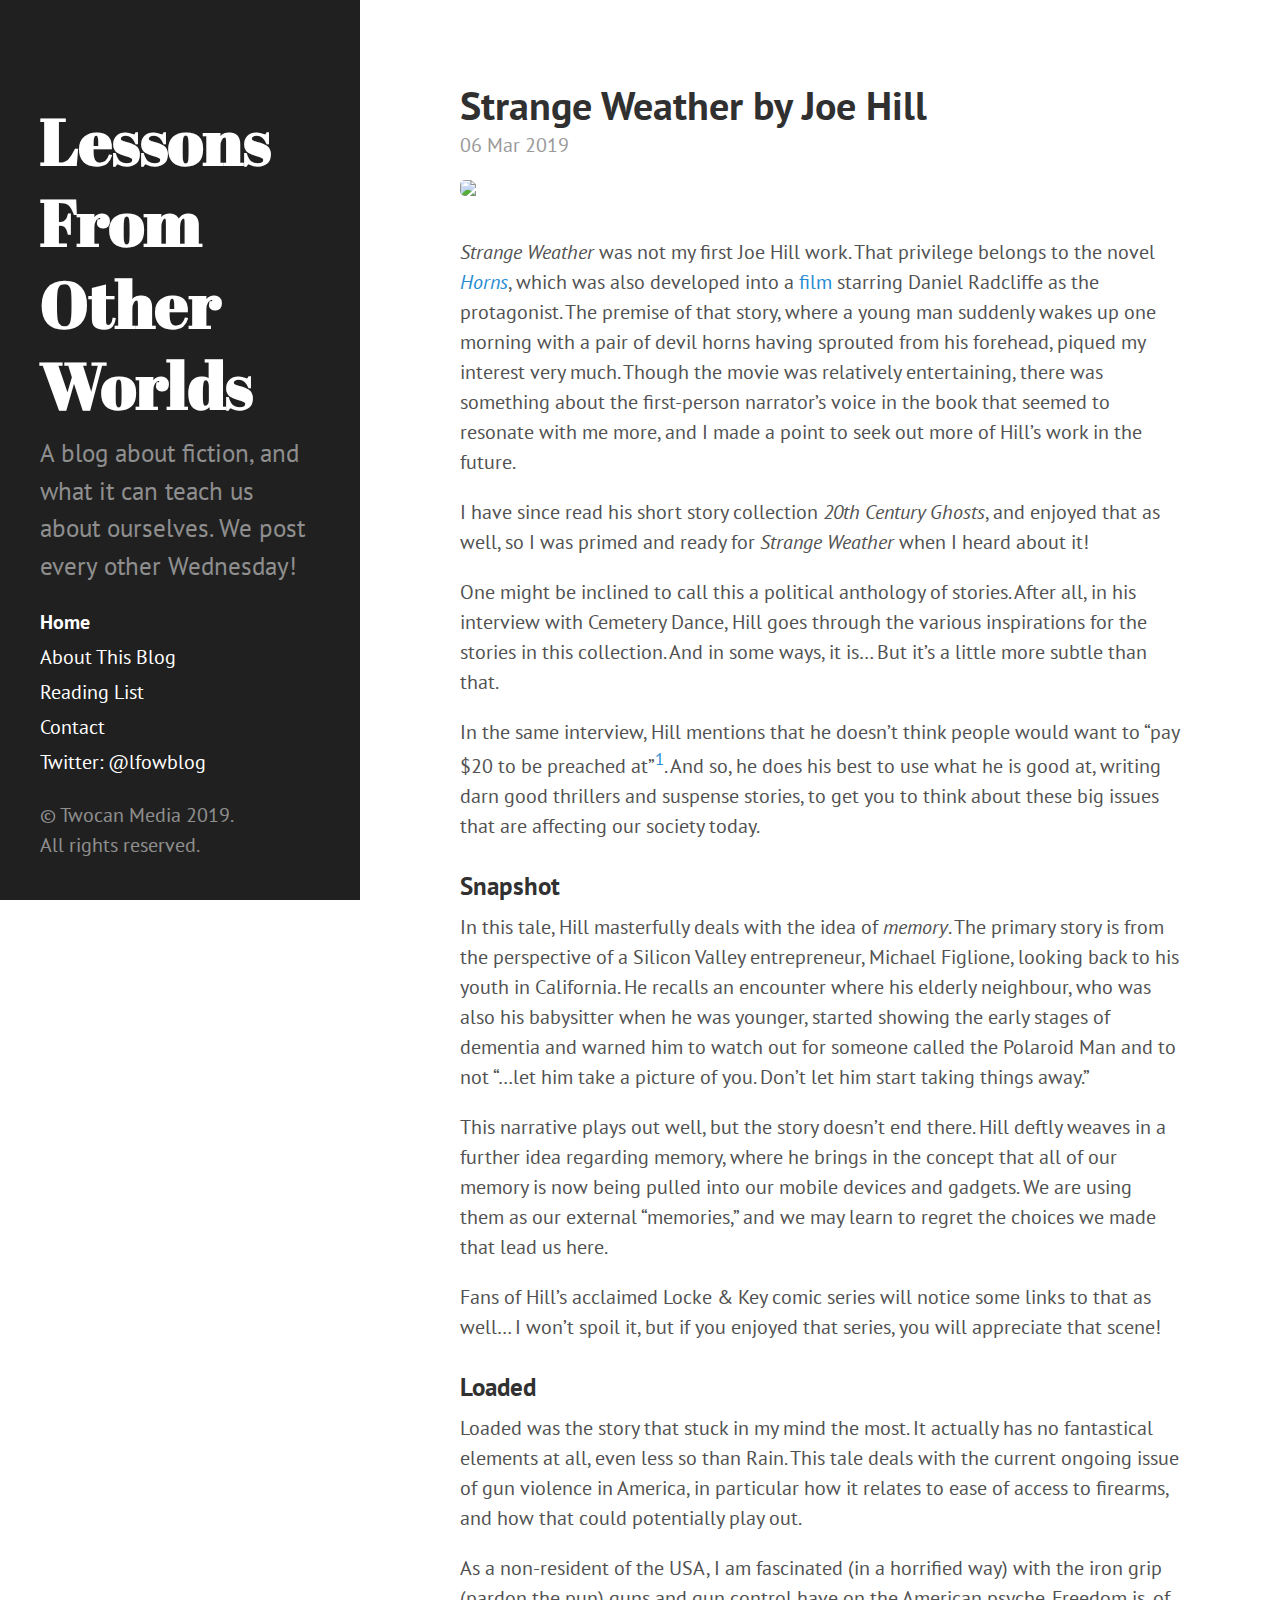
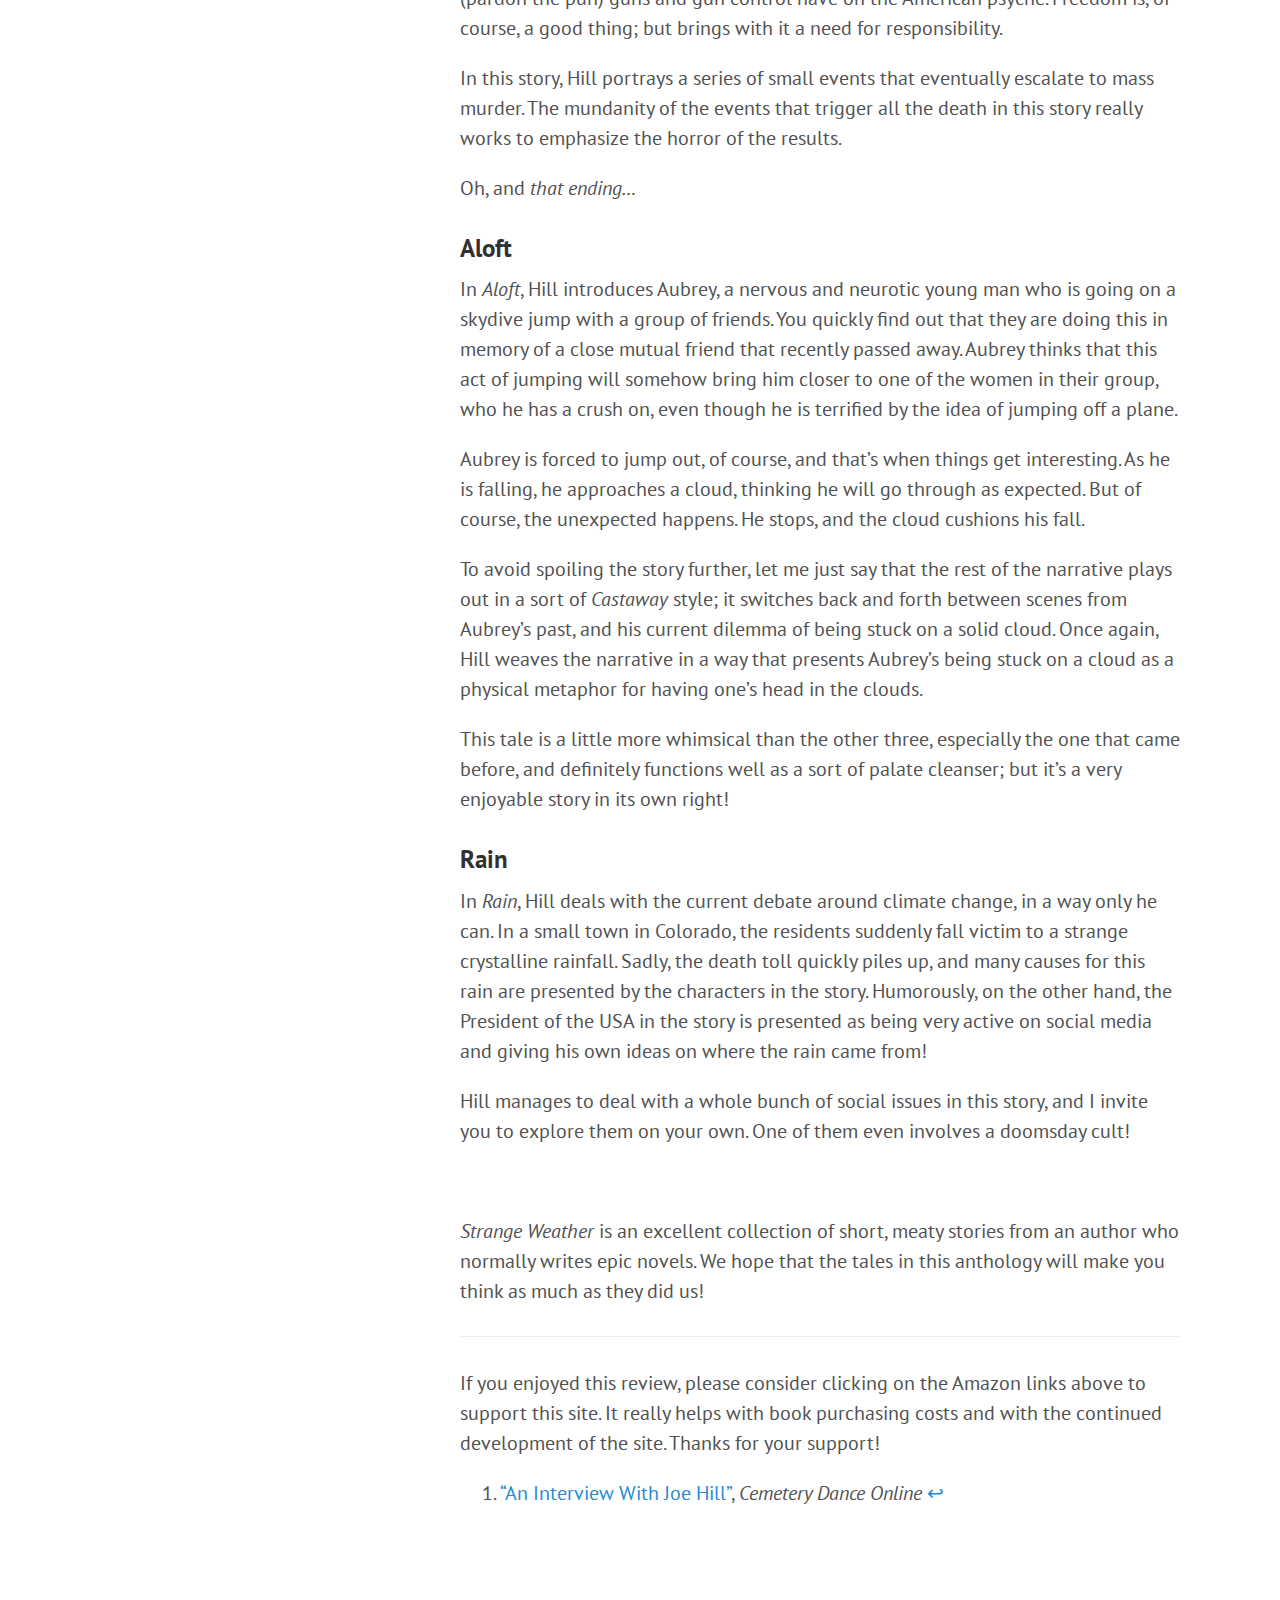
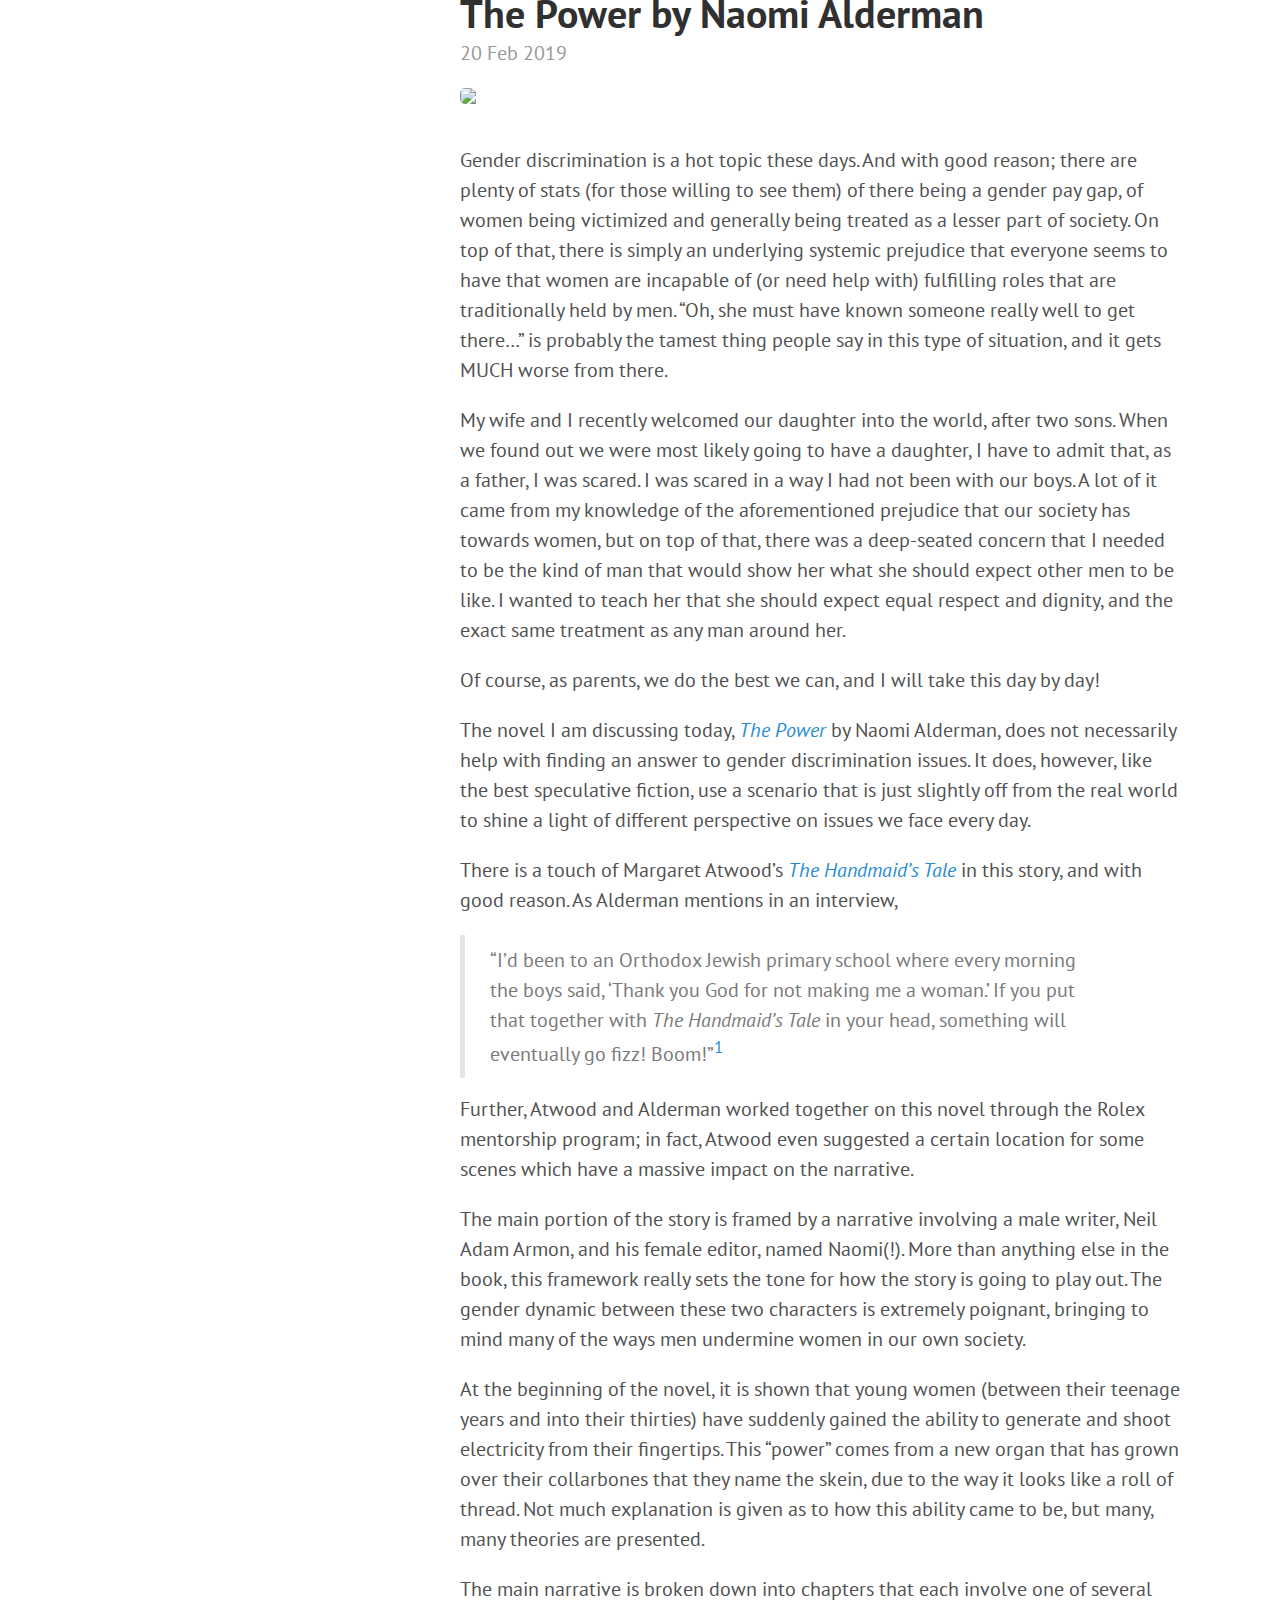
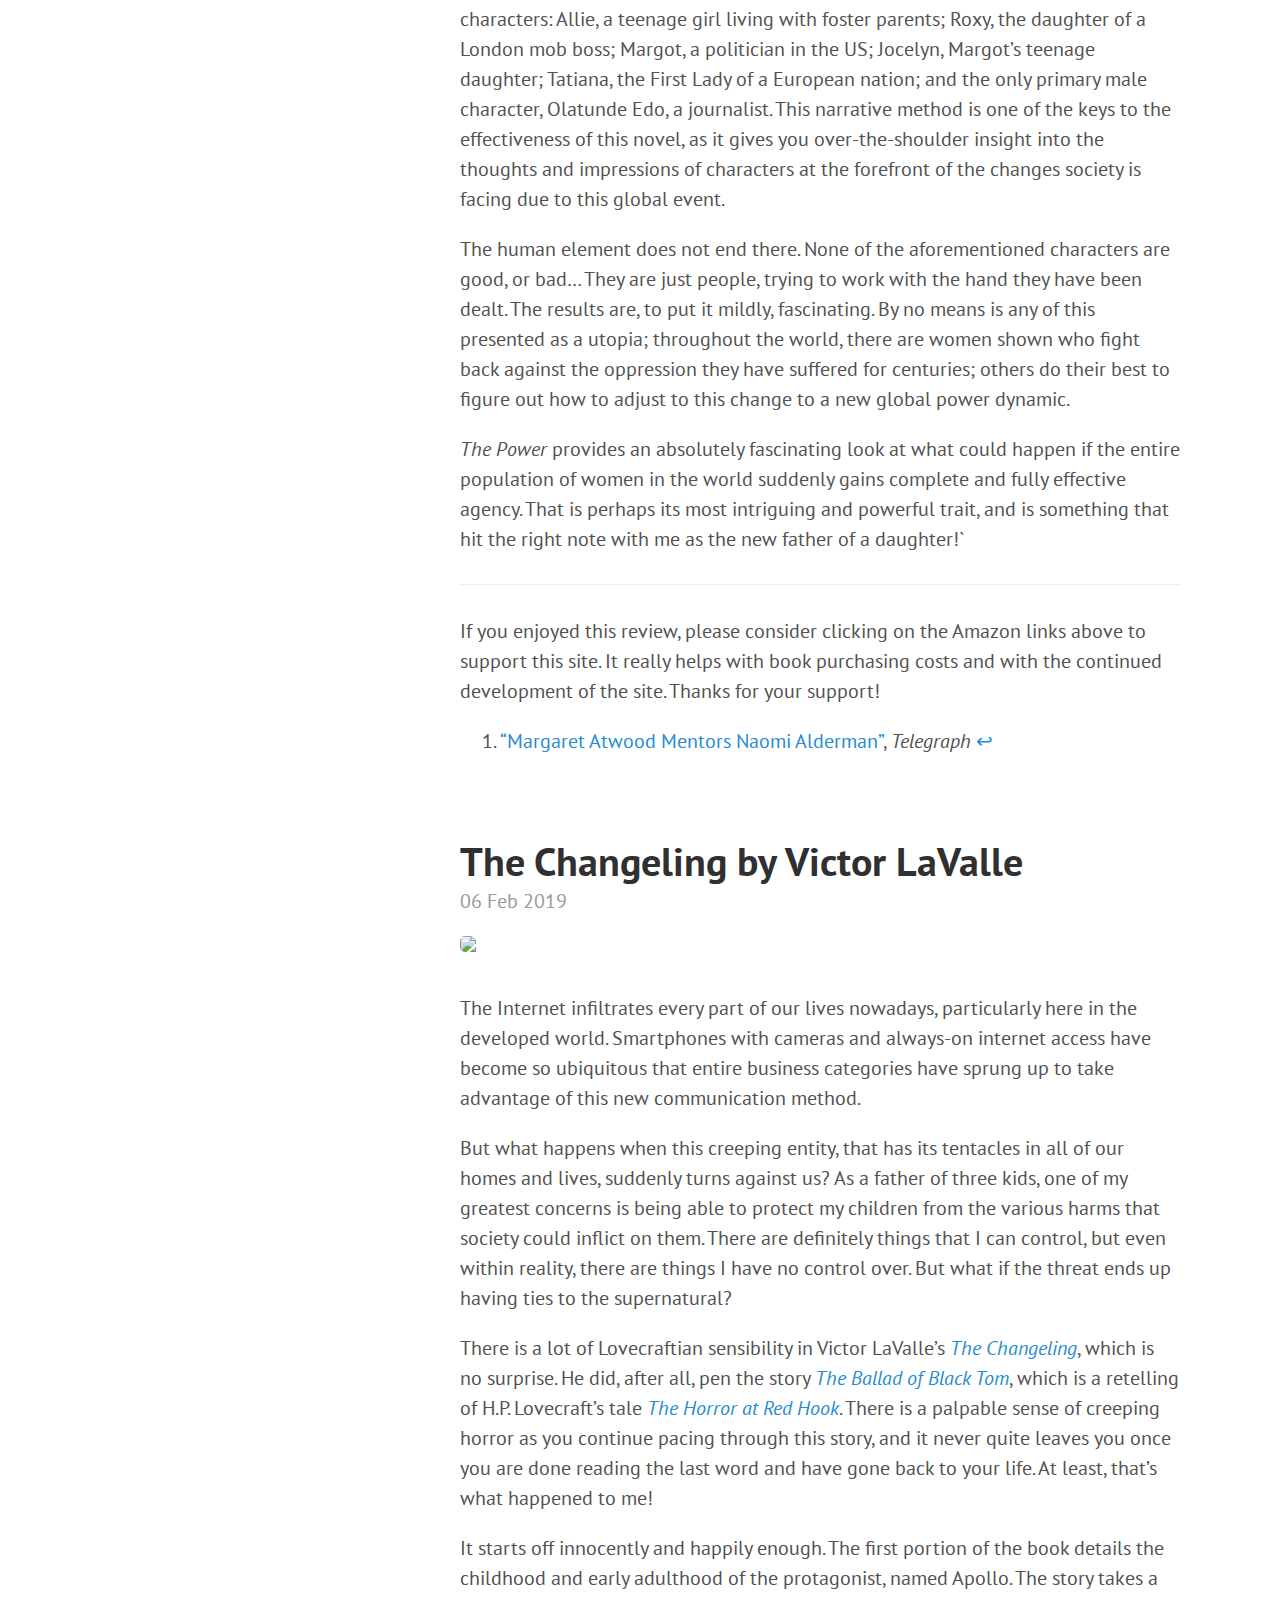
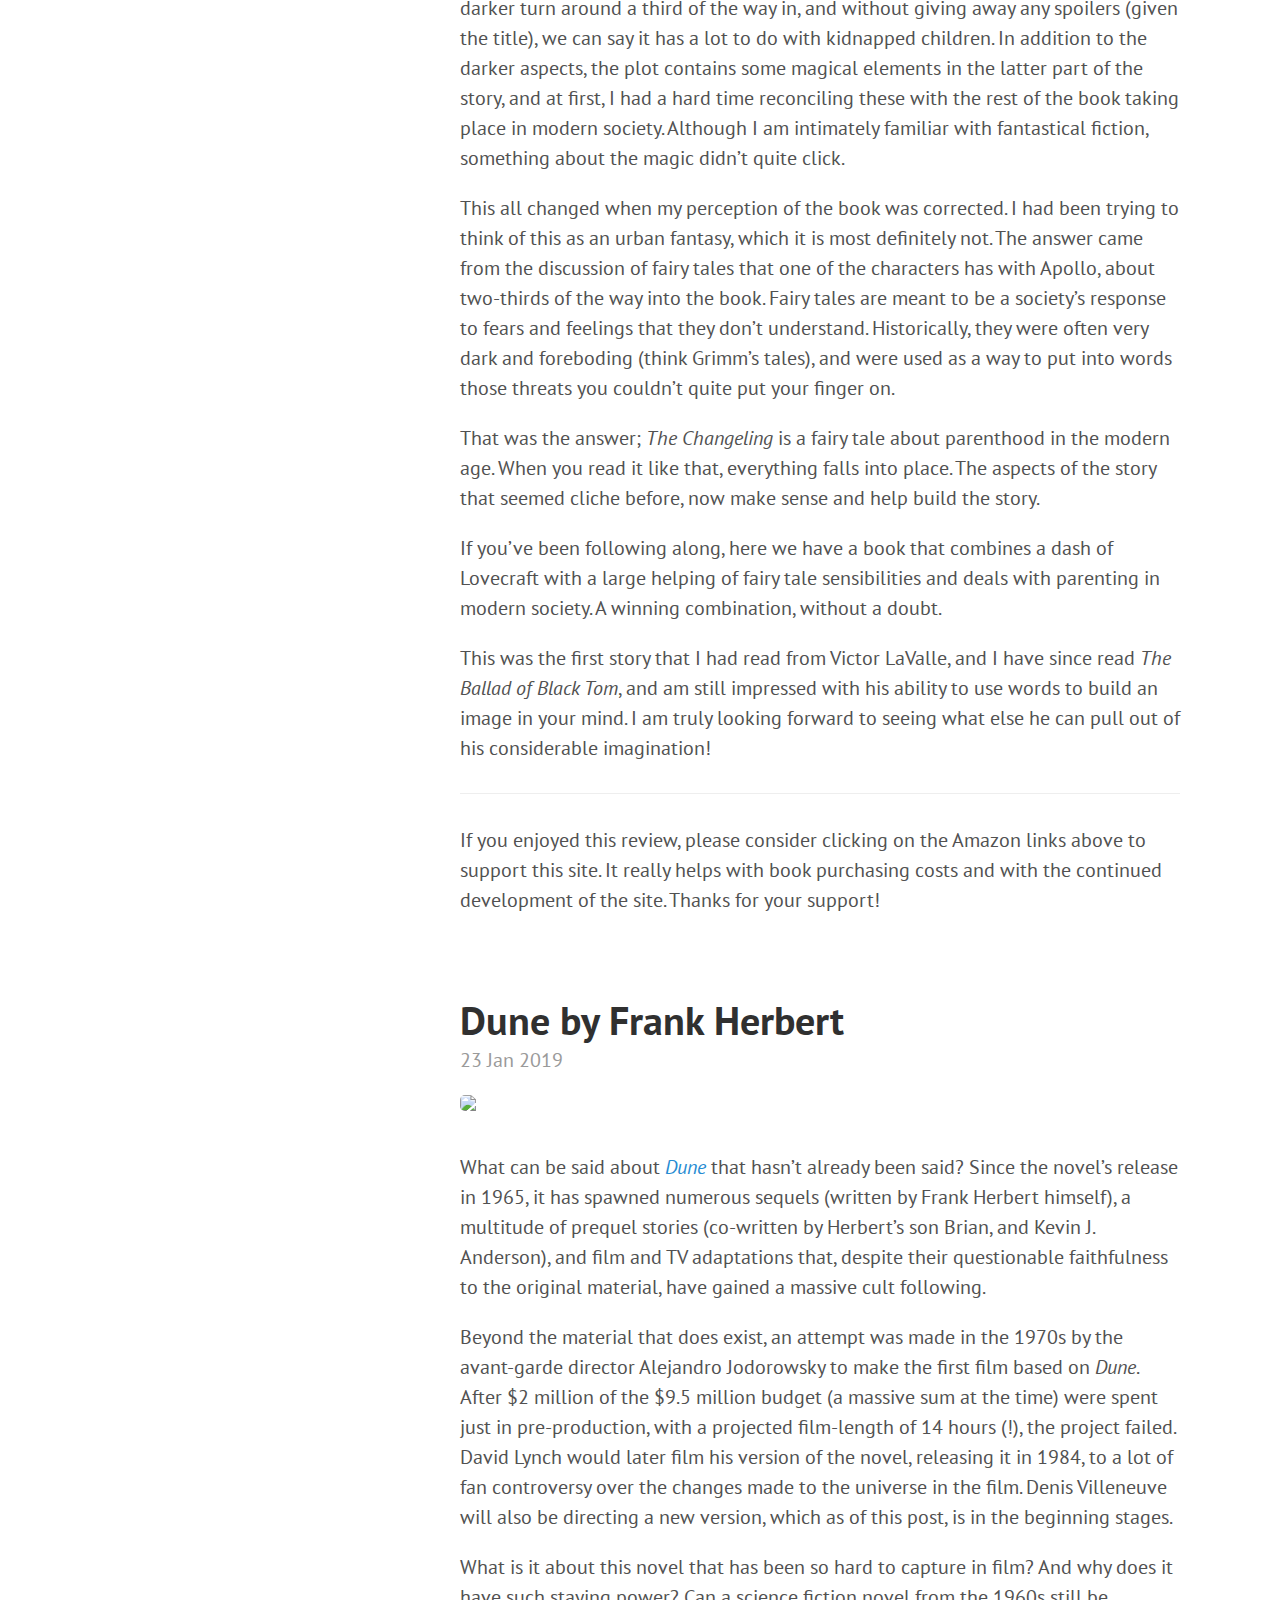
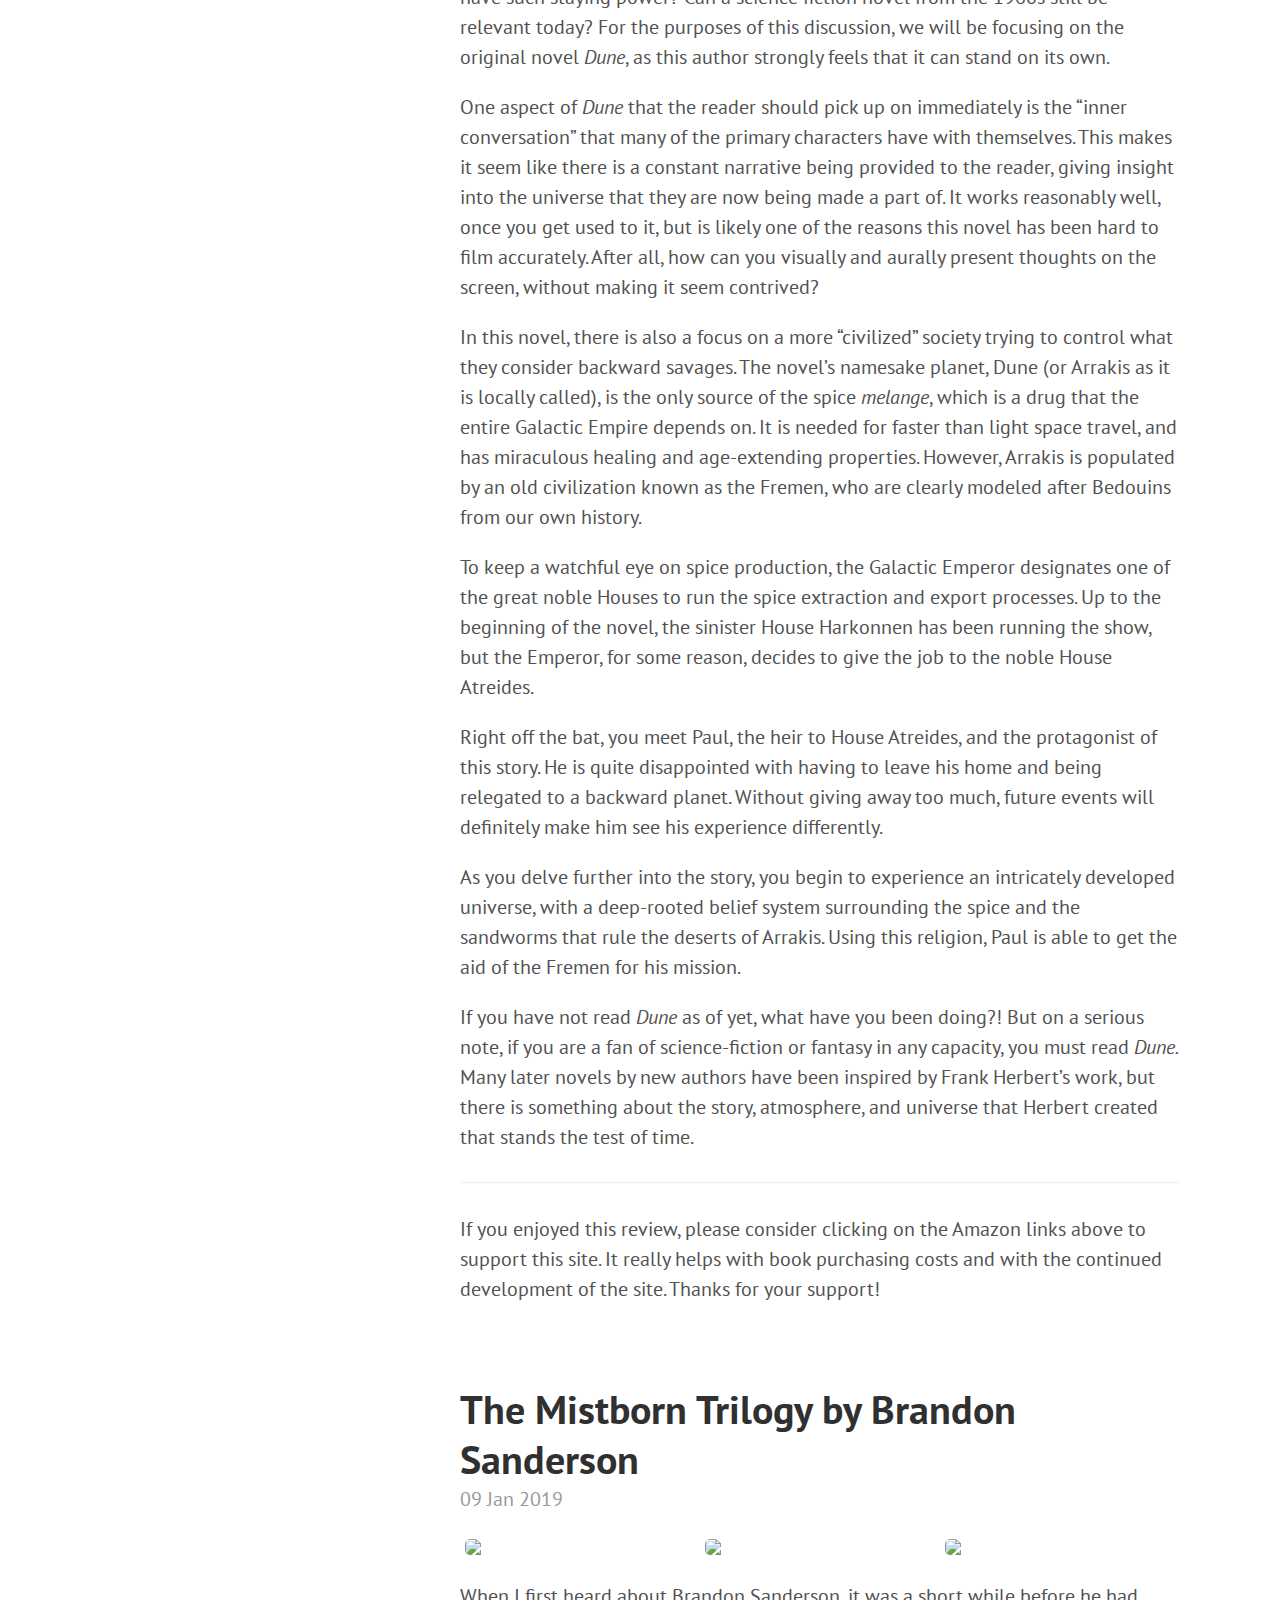
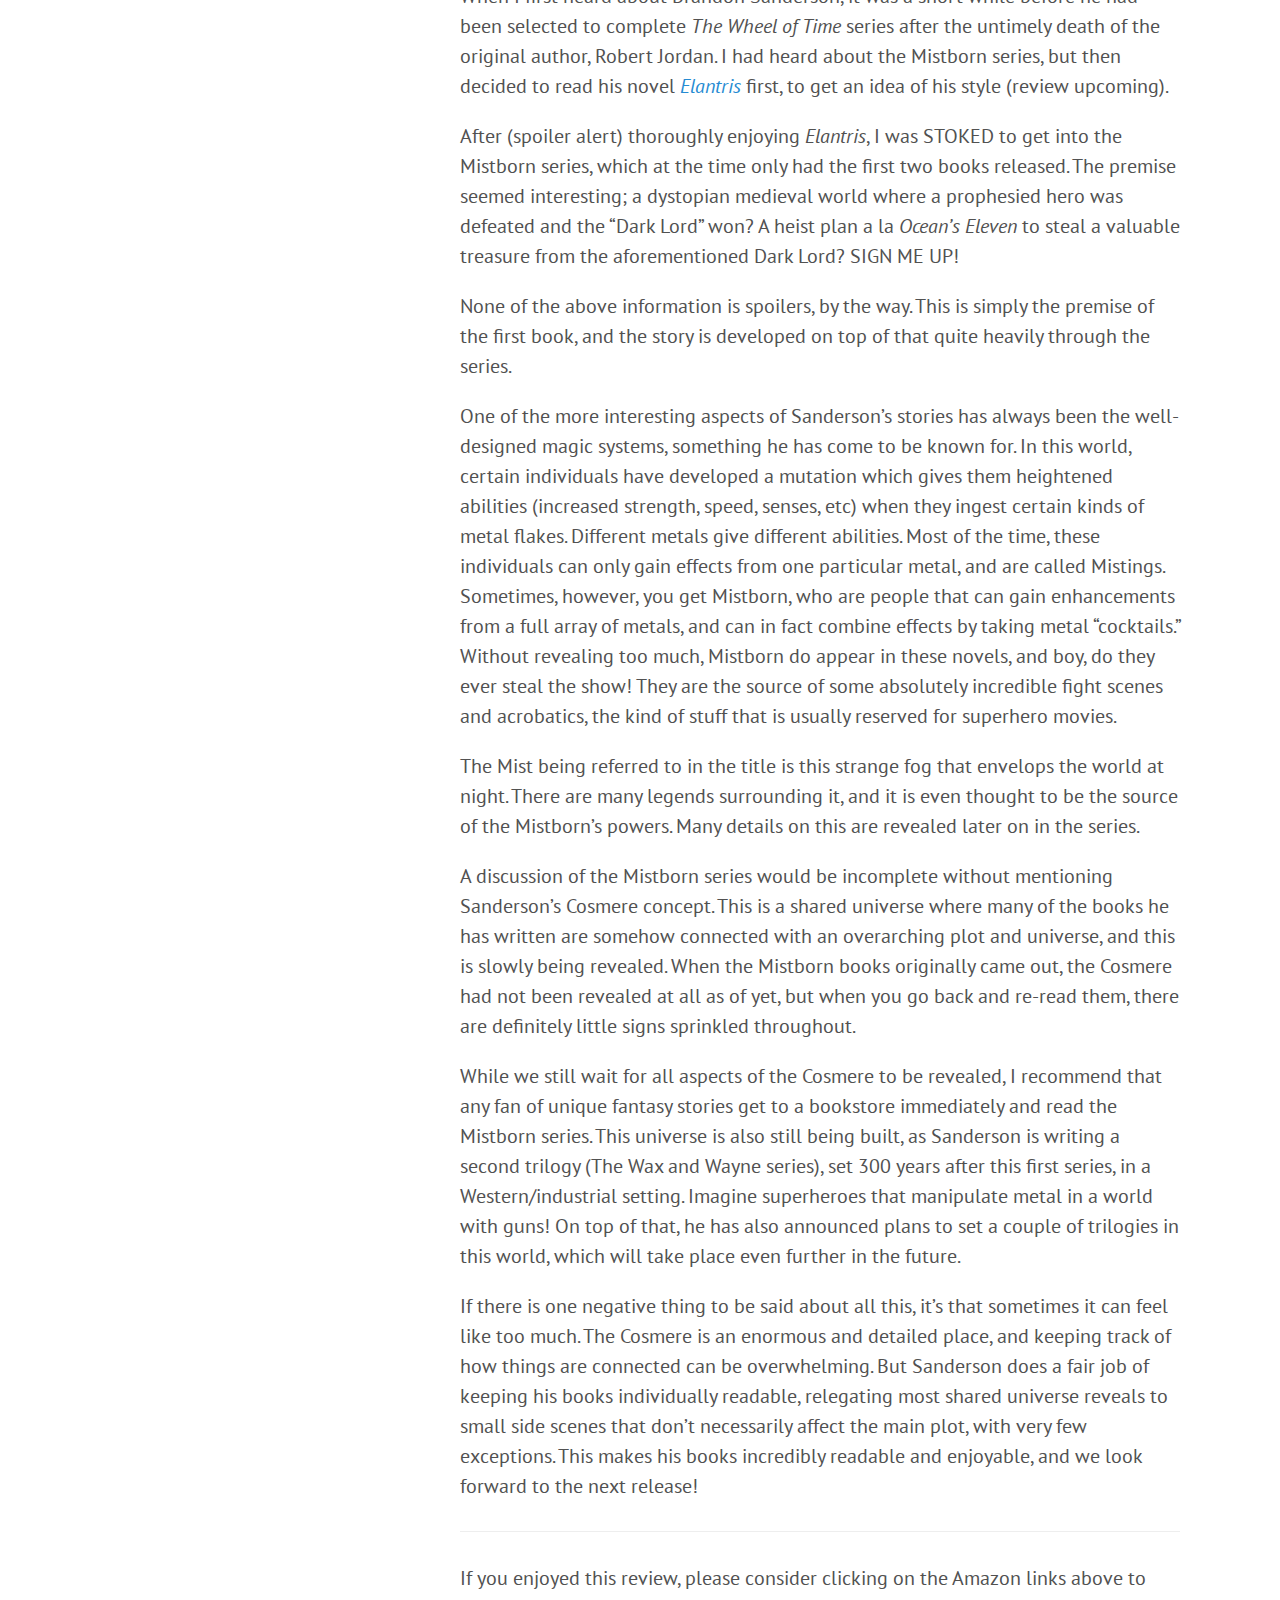
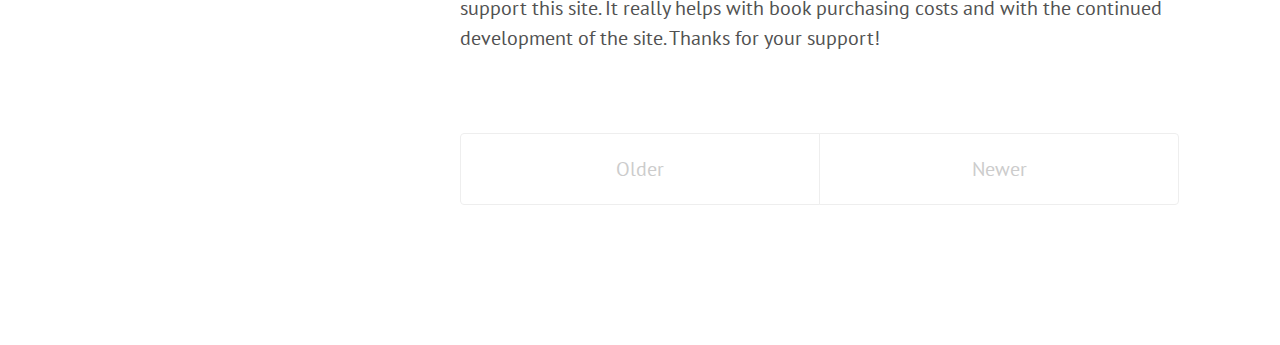
==== commit 3cd5aeff: "Add files via upload" ====
--- a/index.html
+++ b/index.html
@@ -134,6 +134,78 @@
   
   <div class="post">
     <h1 class="post-title">
+      <a href="/review/anthology/fantasy/horror/2019/03/06/strange-weather-joe-hill.html">
+        Strange Weather by Joe Hill
+      </a>
+    </h1>
+
+    <span class="post-date">06 Mar 2019</span>
+
+    <p align="center">
+    <a href="https://geni.us/ckGS" target="_blank"><img border="0" src="//ws-na.amazon-adsystem.com/widgets/q?_encoding=UTF8&amp;ASIN=0062663119&amp;Format=_SL250_&amp;ID=AsinImage&amp;MarketPlace=CA&amp;ServiceVersion=20070822&amp;WS=1&amp;tag=twocanpub-20" /></a><img src="https://ir-ca.amazon-adsystem.com/e/ir?t=twocanpub-20&amp;l=li3&amp;o=15&amp;a=0062663119" width="1" height="1" border="0" alt="" style="border:none !important; margin:0px !important;" />
+</p>
+
+<p><em>Strange Weather</em> was not my first Joe Hill work. That privilege belongs to the novel <a href="https://geni.us/hHbjx"><em>Horns</em></a>, which was also developed into a <a href="https://geo.itunes.apple.com/us/movie/horns/id1439370037?mt=6&amp;at=1010lS6W">film</a> starring Daniel Radcliffe as the protagonist. The premise of that story, where a young man suddenly wakes up one morning with a pair of devil horns having sprouted from his forehead, piqued my interest very much. Though the movie was relatively entertaining, there was something about the first-person narrator’s voice in the book that seemed to resonate with me more, and I made a point to seek out more of Hill’s work in the future.</p>
+
+<p>I have since read his short story collection <em>20th Century Ghosts</em>, and enjoyed that as well, so I was primed and ready for <em>Strange Weather</em> when I heard about it!</p>
+
+<p>One might be inclined to call this a political anthology of stories. After all, in his interview with Cemetery Dance, Hill goes through the various inspirations for the stories in this collection. And in some ways, it is… But it’s a little more subtle than that.</p>
+
+<p>In the same interview, Hill mentions that he doesn’t think people would want to “pay $20 to be preached at”<sup id="fnref:1"><a href="#fn:1" class="footnote">1</a></sup>. And so, he does his best to use what he is good at, writing darn good thrillers and suspense stories, to get you to think about these big issues that are affecting our society today.</p>
+
+<h3 id="snapshot">Snapshot</h3>
+
+<p>In this tale, Hill masterfully deals with the idea of <em>memory</em>. The primary story is from the perspective of a Silicon Valley entrepreneur, Michael Figlione, looking back to his youth in California. He recalls an encounter where his elderly neighbour, who was also his babysitter when he was younger, started showing the early stages of dementia and warned him to watch out for someone called the Polaroid Man and to not “…let him take a picture of you. Don’t let him start taking things away.”</p>
+
+<p>This narrative plays out well, but the story doesn’t end there. Hill deftly weaves in a further idea regarding memory, where he brings in the concept that all of our memory is now being pulled into our mobile devices and gadgets. We are using them as our external “memories,” and we may learn to regret the choices we made that lead us here.</p>
+
+<p>Fans of Hill’s acclaimed Locke &amp; Key comic series will notice some links to that as well… I won’t spoil it, but if you enjoyed that series, you will appreciate that scene!</p>
+
+<h3 id="loaded">Loaded</h3>
+
+<p>Loaded was the story that stuck in my mind the most. It actually has no fantastical elements at all, even less so than Rain. This tale deals with the current ongoing issue of gun violence in America, in particular how it relates to ease of access to firearms, and how that could potentially play out.</p>
+
+<p>As a non-resident of the USA, I am fascinated (in a horrified way) with the iron grip (pardon the pun) guns and gun control have on the American psyche. Freedom is, of course, a good thing; but brings with it a need for responsibility.</p>
+
+<p>In this story, Hill portrays a series of small events that eventually escalate to mass murder. The mundanity of the events that trigger all the death in this story really works to emphasize the horror of the results.</p>
+
+<p>Oh, and <em>that ending…</em></p>
+
+<h3 id="aloft">Aloft</h3>
+
+<p>In <em>Aloft</em>, Hill introduces Aubrey, a nervous and neurotic young man who is going on a skydive jump with a group of friends. You quickly find out that they are doing this in memory of a close mutual friend that recently passed away. Aubrey thinks that this act of jumping will somehow bring him closer to one of the women in their group, who he has a crush on, even though he is terrified by the idea of jumping off a plane.</p>
+
+<p>Aubrey is forced to jump out, of course, and that’s when things get interesting. As he is falling, he approaches a cloud, thinking he will go through as expected. But of course, the unexpected happens. He stops, and the cloud cushions his fall.</p>
+
+<p>To avoid spoiling the story further, let me just say that the rest of the narrative plays out in a sort of <em>Castaway</em> style; it switches back and forth between scenes from Aubrey’s past, and his current dilemma of being stuck on a solid cloud. Once again, Hill weaves the narrative in a way that presents Aubrey’s being stuck on a cloud as a physical metaphor for having one’s head in the clouds.</p>
+
+<p>This tale is a little more whimsical than the other three, especially the one that came before, and definitely functions well as a sort of palate cleanser; but it’s a very enjoyable story in its own right!</p>
+
+<h3 id="rain">Rain</h3>
+
+<p>In <em>Rain</em>, Hill deals with the current debate around climate change, in a way only he can. In a small town in Colorado, the residents suddenly fall victim to a strange crystalline rainfall. Sadly, the death toll quickly piles up, and many causes for this rain are presented by the characters in the story. Humorously, on the other hand, the President of the USA in the story is presented as being very active on social media and giving his own ideas on where the rain came from!</p>
+
+<p>Hill manages to deal with a whole bunch of social issues in this story, and I invite you to explore them on your own. One of them even involves a doomsday cult!</p>
+
+<p><br /></p>
+
+<p><em>Strange Weather</em> is an excellent collection of short, meaty stories from an author who normally writes epic novels. We hope that the tales in this anthology will make you think as much as they did us!</p>
+
+<hr />
+
+<p>If you enjoyed this review, please consider clicking on the Amazon links above to support this site. It really helps with book purchasing costs and with the continued development of the site. Thanks for your support!</p>
+<div class="footnotes">
+  <ol>
+    <li id="fn:1">
+      <p><a href="https://www.cemeterydance.com/extras/an-interview-with-joe-hill/">“An Interview With Joe Hill”</a>, <em>Cemetery Dance Online</em> <a href="#fnref:1" class="reversefootnote">&#8617;</a></p>
+    </li>
+  </ol>
+</div>
+
+  </div>
+  
+  <div class="post">
+    <h1 class="post-title">
       <a href="/review/novel/speculative/2019/02/20/the-power-naomi-alderman.html">
         The Power by Naomi Alderman
       </a>
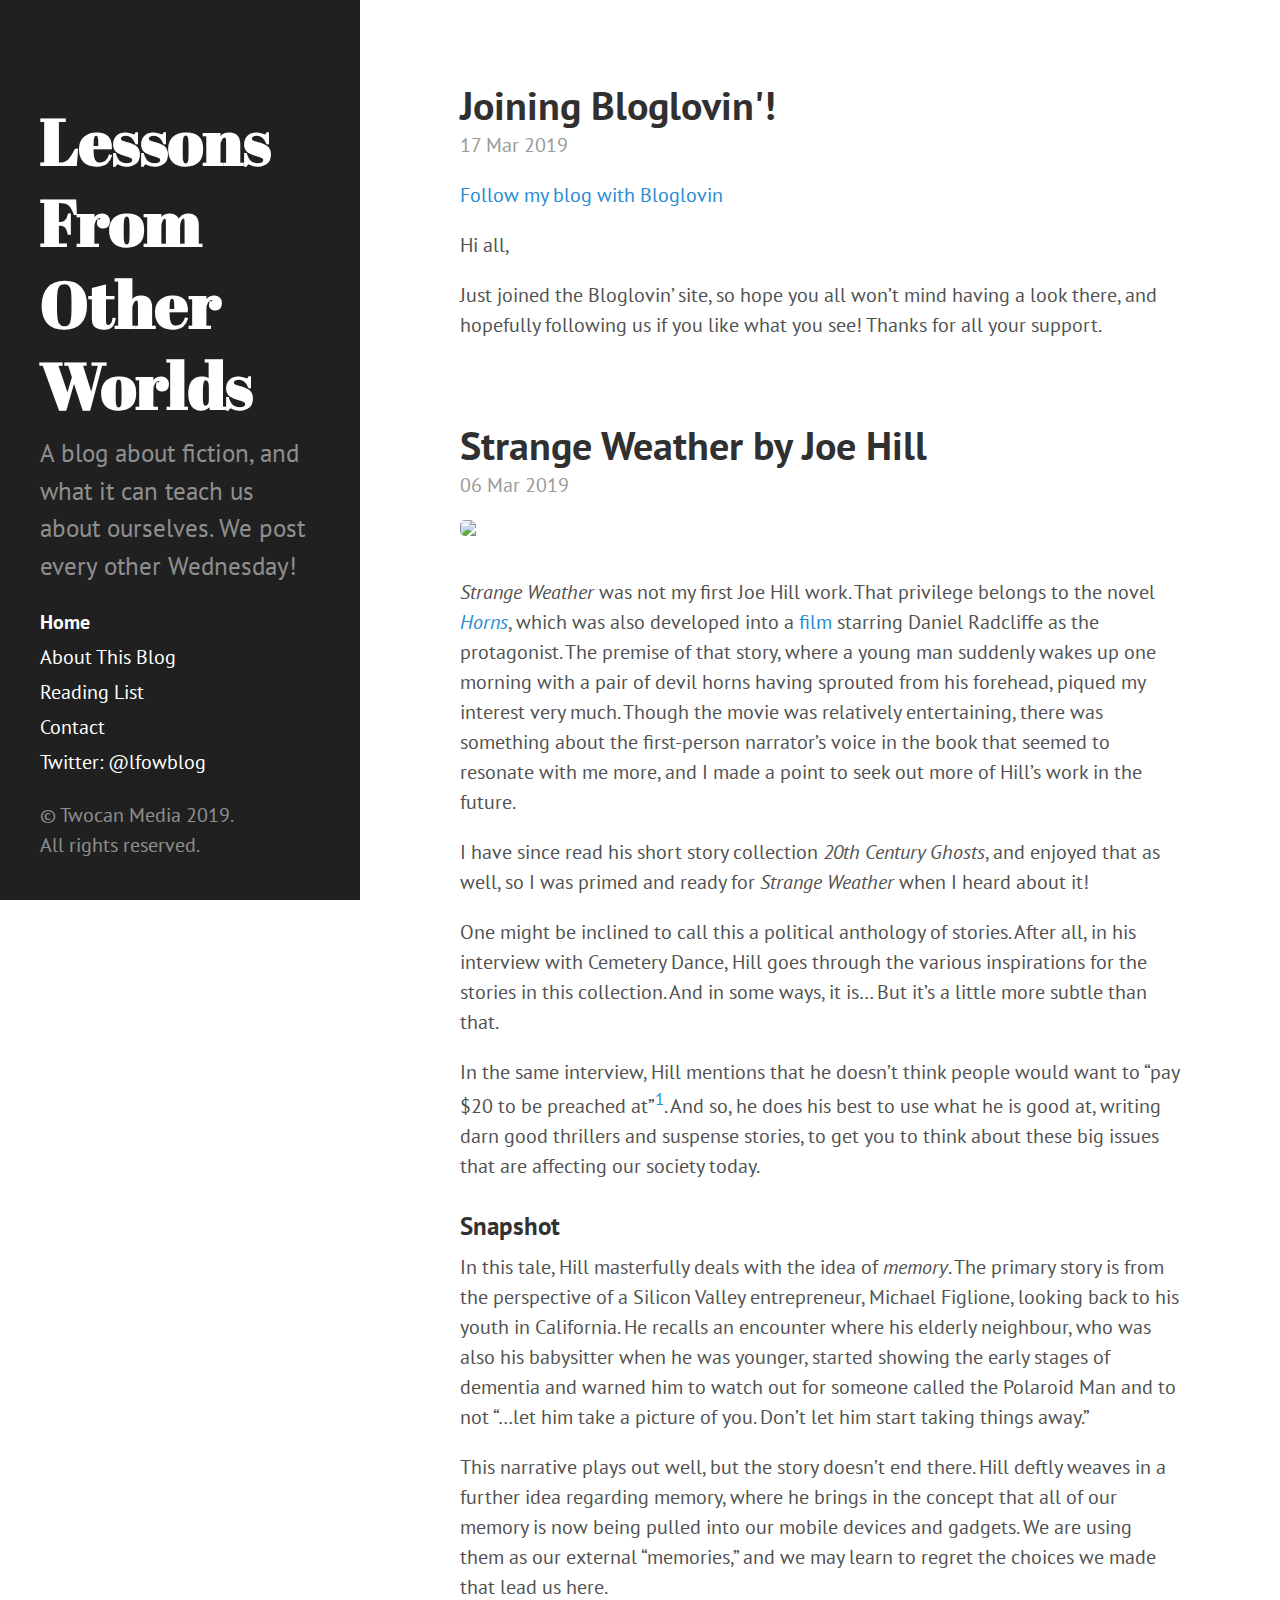
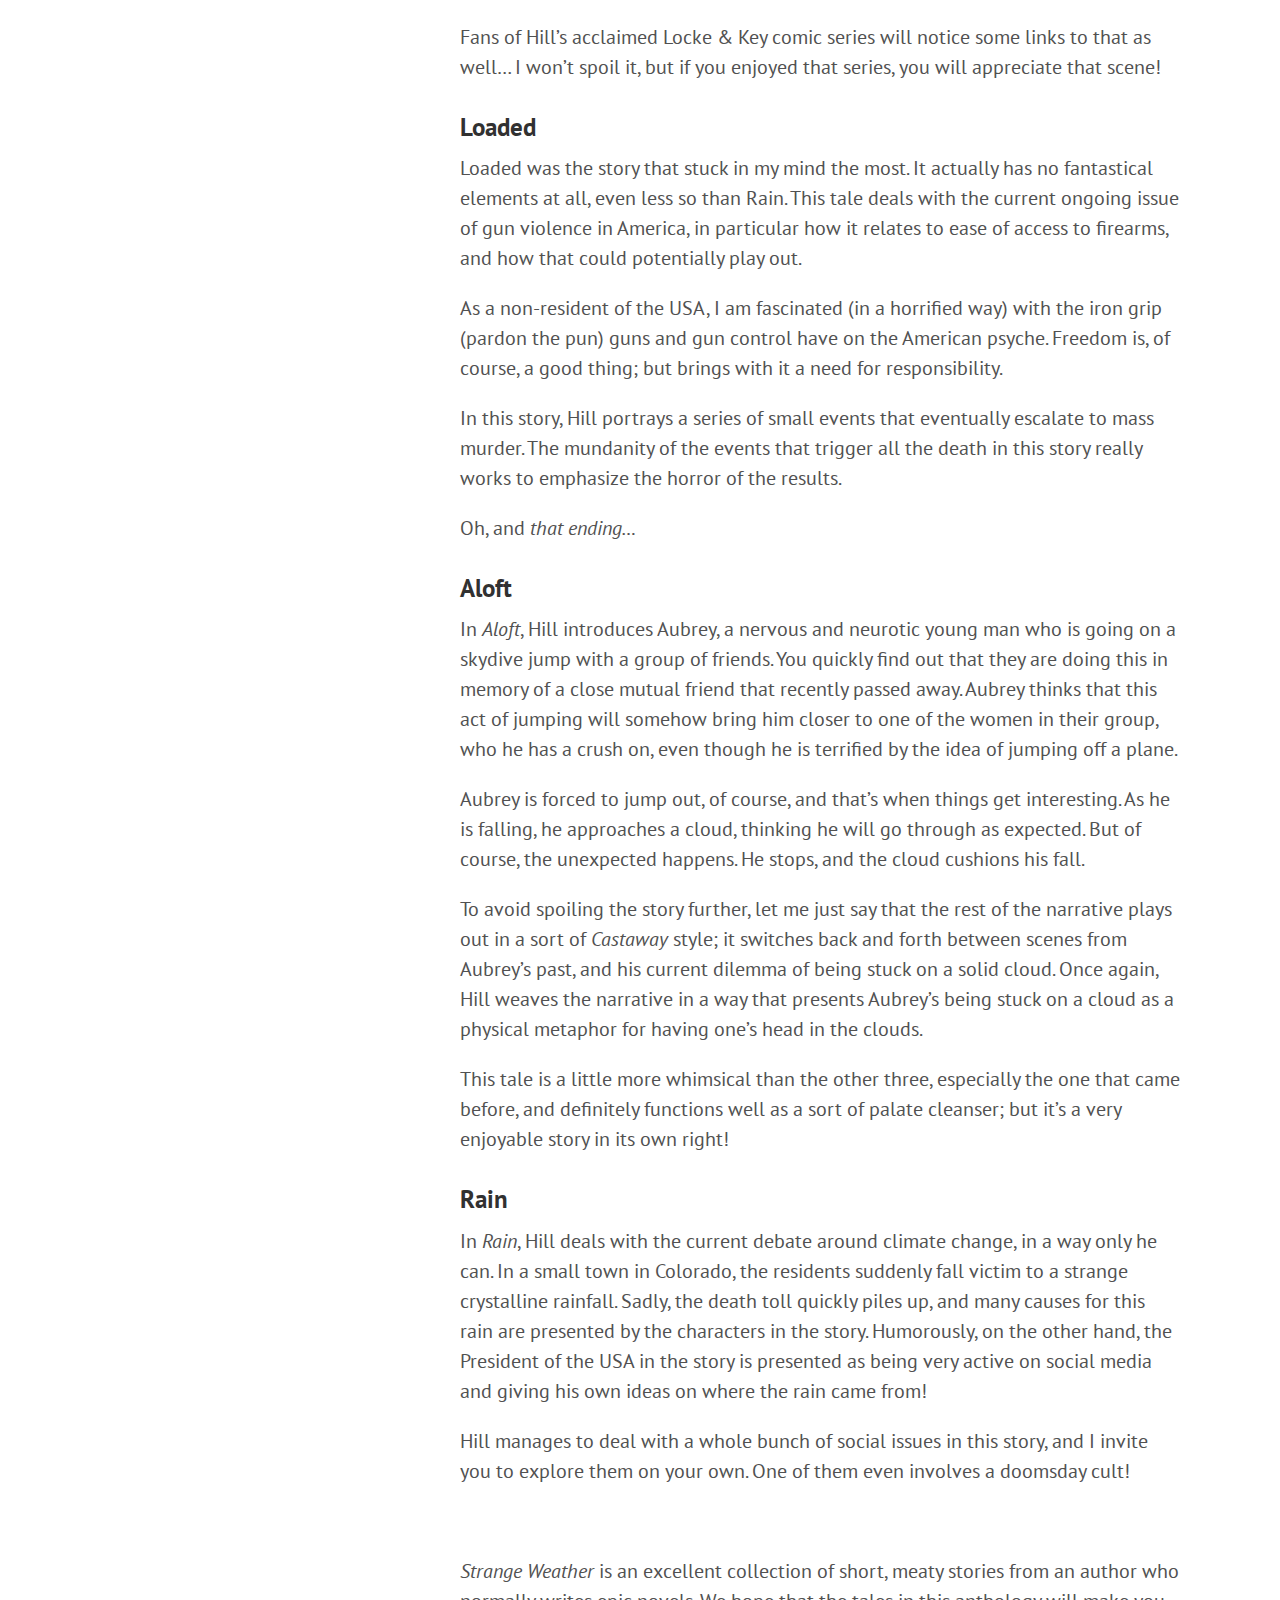
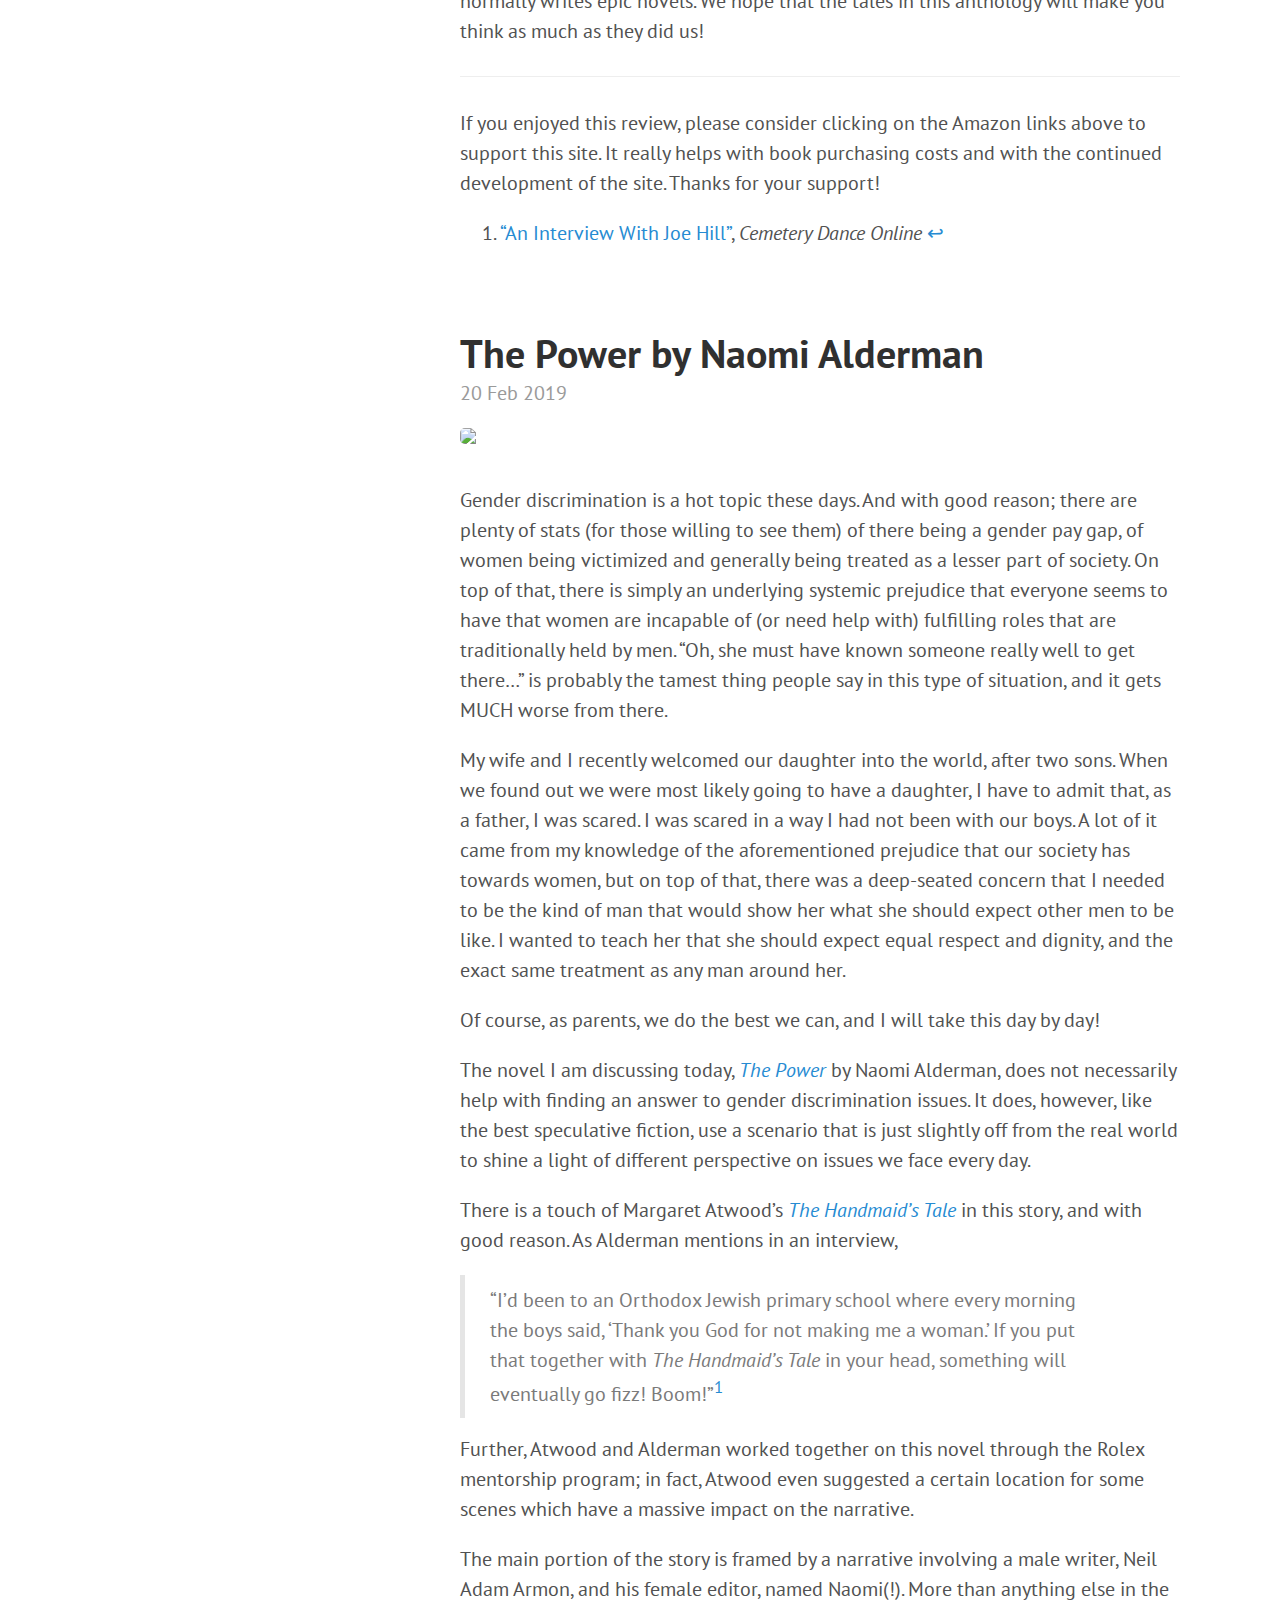
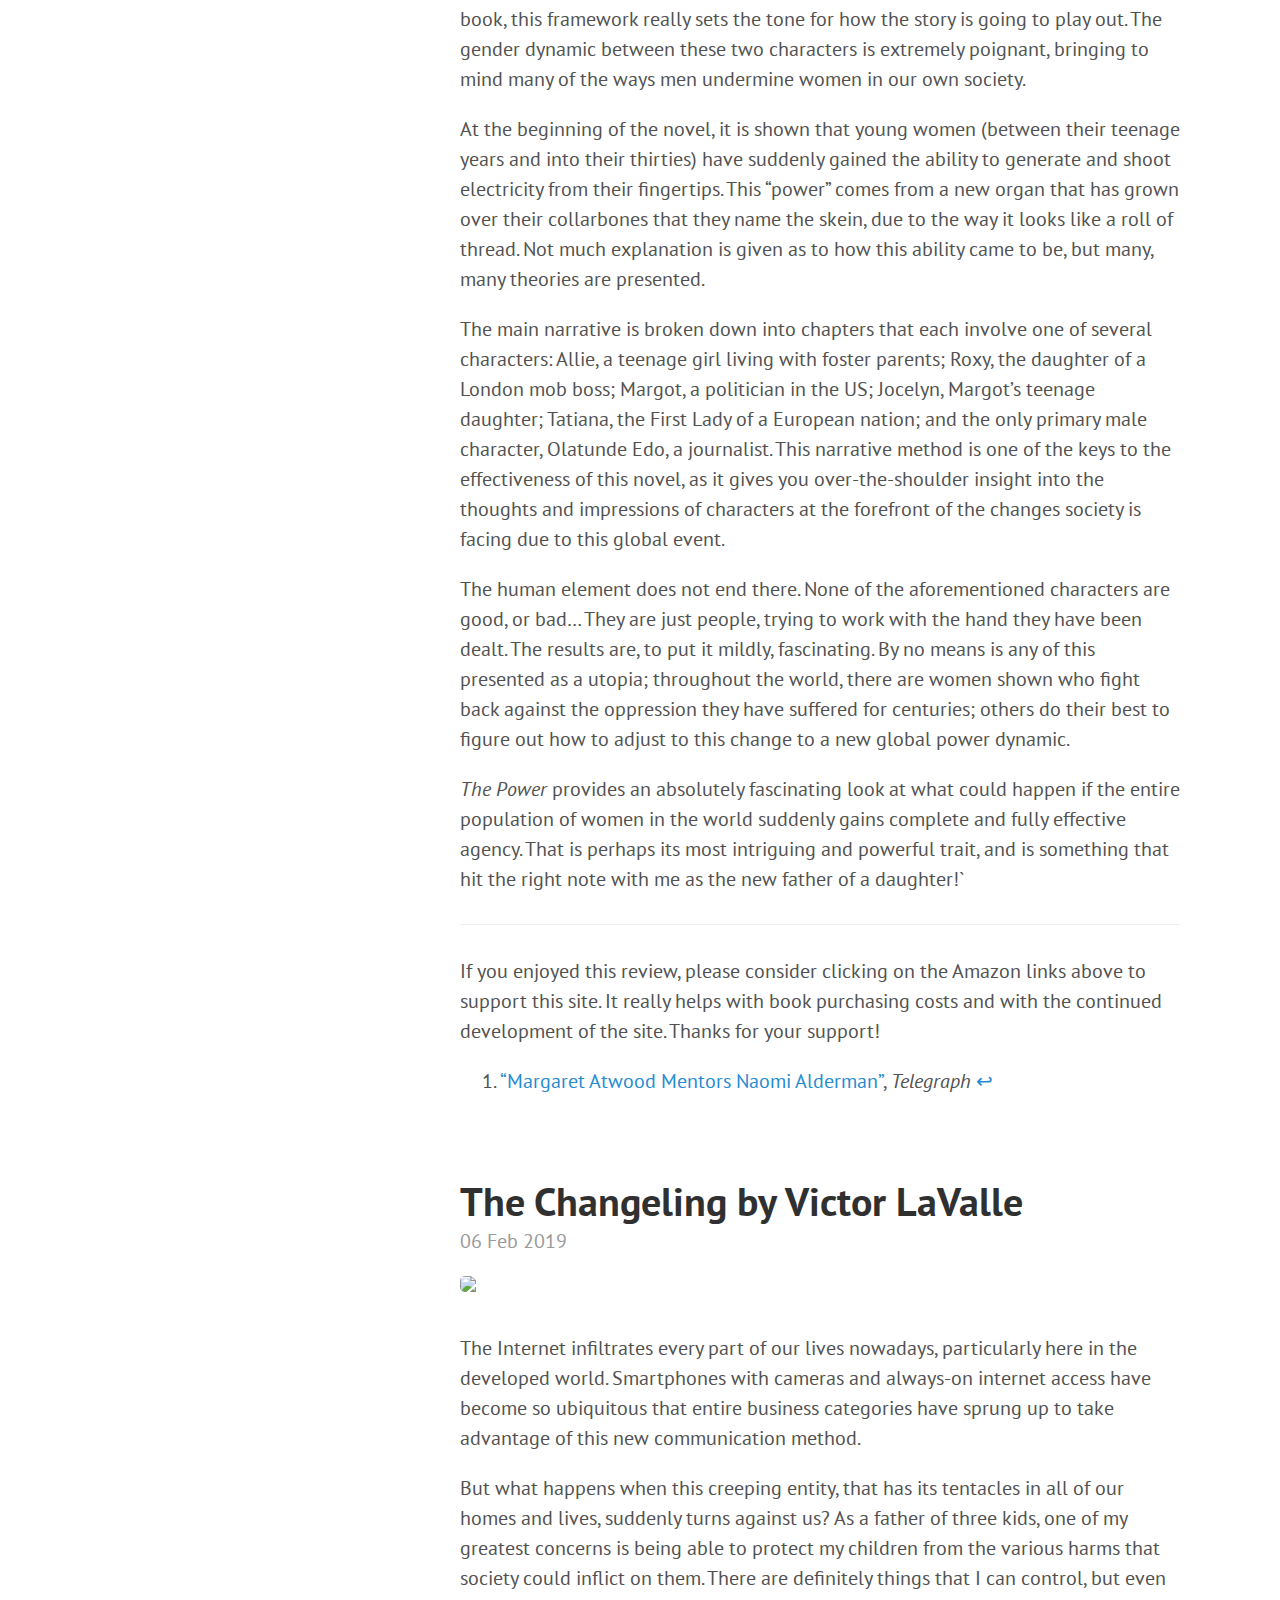
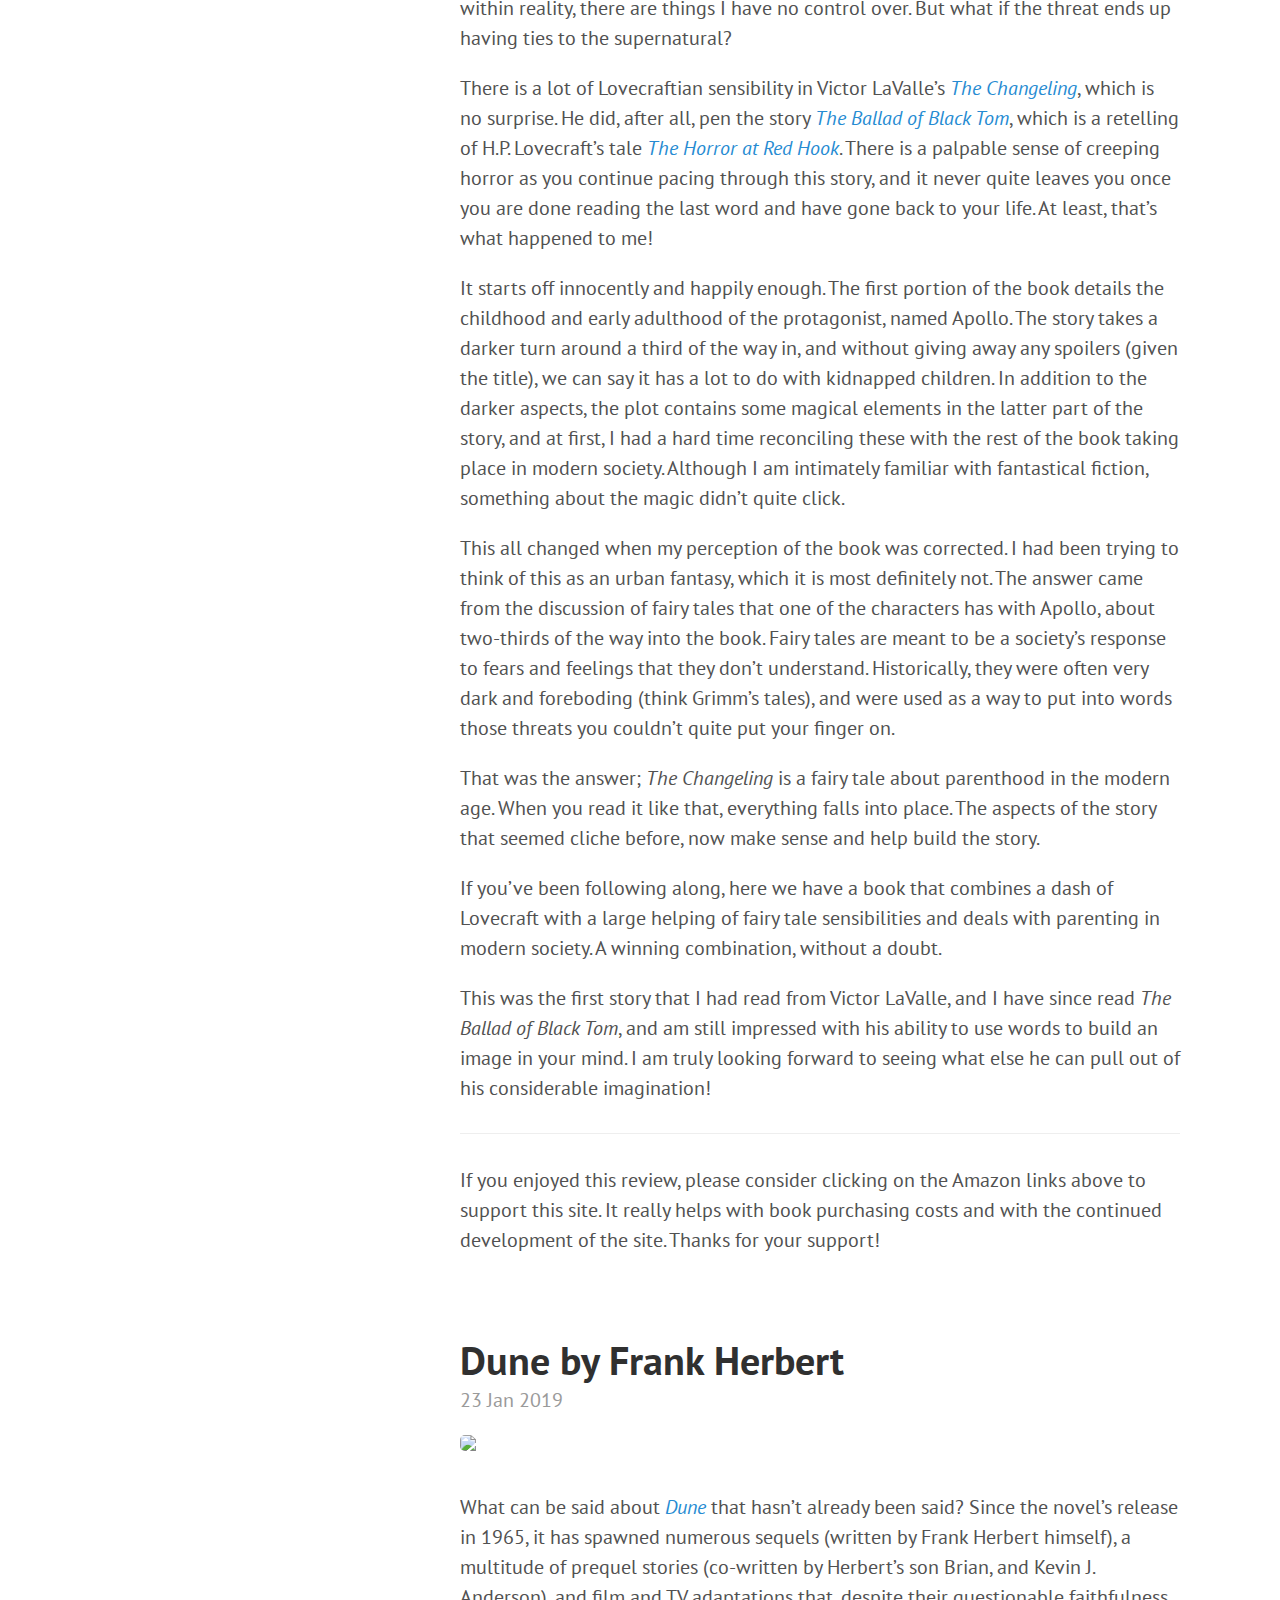
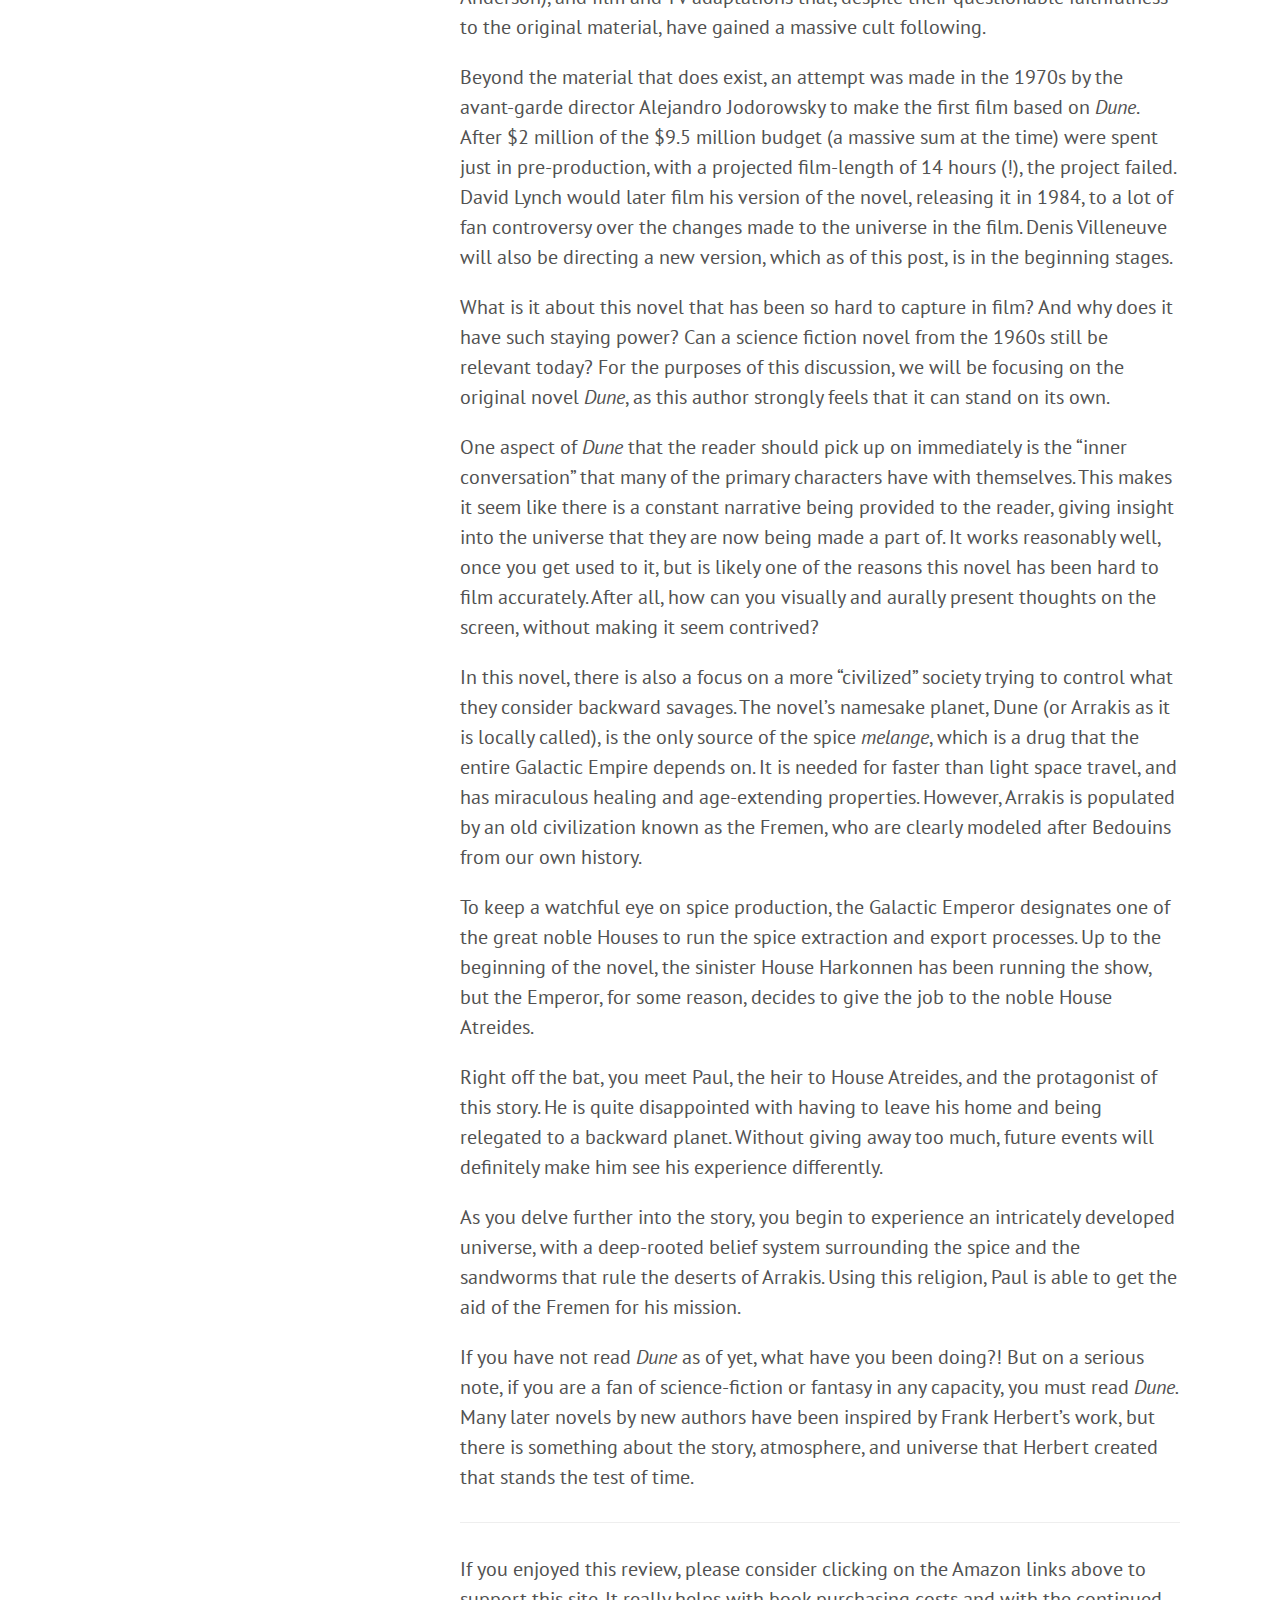
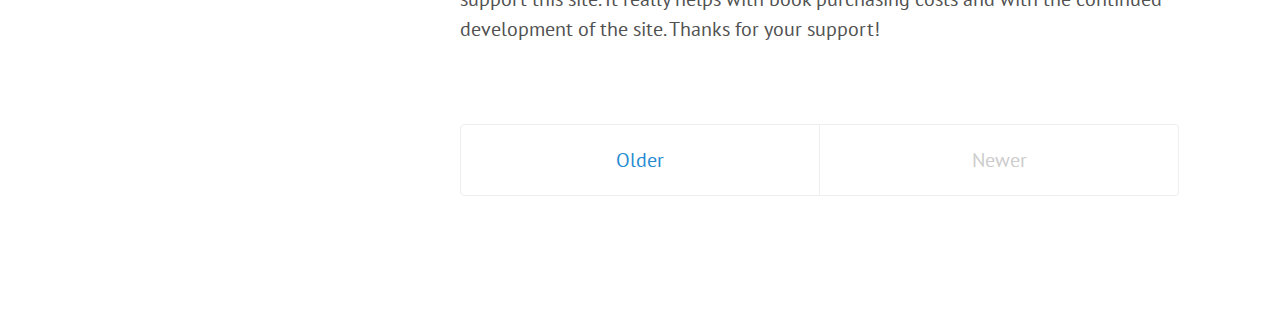
==== commit a0c86cad: "Add files via upload" ====
--- a/index.html
+++ b/index.html
@@ -118,6 +118,10 @@
       
         
       
+        
+          
+        
+      
 
       <a class="sidebar-nav-item" href="mailto:lfow.blog@gmail.com">Contact</a>
       <a class="sidebar-nav-item" href="https://twitter.com/lfowblog">Twitter: @lfowblog</a>
@@ -131,6 +135,23 @@
 
     <div class="content container">
       <div class="posts">
+  
+  <div class="post">
+    <h1 class="post-title">
+      <a href="/post/2019/03/17/bloglovin.html">
+        Joining Bloglovin'!
+      </a>
+    </h1>
+
+    <span class="post-date">17 Mar 2019</span>
+
+    <p><a href="https://www.bloglovin.com/blog/19846553/?claim=vkhz28e7jtr">Follow my blog with Bloglovin</a></p>
+
+<p>Hi all,</p>
+
+<p>Just joined the Bloglovin’ site, so hope you all won’t mind having a look there, and hopefully following us if you like what you see! Thanks for all your support.</p>
+
+  </div>
   
   <div class="post">
     <h1 class="post-title">
@@ -327,60 +348,17 @@
 
   </div>
   
-  <div class="post">
-    <h1 class="post-title">
-      <a href="/review/series/fantasy/2019/01/09/mistborn-trilogy-brandon-sanderson.html">
-        The Mistborn Trilogy by Brandon Sanderson
-      </a>
-    </h1>
-
-    <span class="post-date">09 Jan 2019</span>
-
-    <div class="row">
-    <div class="column">
-        <a target="_blank" href="https://geni.us/uePpPmr"><img border="0" src="//ws-na.amazon-adsystem.com/widgets/q?_encoding=UTF8&amp;MarketPlace=CA&amp;ASIN=B002GYI9C4&amp;ServiceVersion=20070822&amp;ID=AsinImage&amp;WS=1&amp;Format=_SL250_&amp;tag=twocanpub-20" /></a><img src="//ir-ca.amazon-adsystem.com/e/ir?t=twocanpub-20&amp;l=am2&amp;o=15&amp;a=B002GYI9C4" width="1" height="1" border="0" alt="" style="border:none !important; margin:0px !important;" />
+</div>
+
+<div class="pagination">
+  
+    <a class="pagination-item older" href="/page2">Older</a>
+  
+  
+    <span class="pagination-item newer">Newer</span>
+  
+</div>
     </div>
-    <div class="column">
-        <a target="_blank" href="https://geni.us/6NBMZr"><img border="0" src="//ws-na.amazon-adsystem.com/widgets/q?_encoding=UTF8&amp;MarketPlace=CA&amp;ASIN=0765356139&amp;ServiceVersion=20070822&amp;ID=AsinImage&amp;WS=1&amp;Format=_SL250_&amp;tag=twocanpub-20" /></a><img src="//ir-ca.amazon-adsystem.com/e/ir?t=twocanpub-20&amp;l=am2&amp;o=15&amp;a=0765356139" width="1" height="1" border="0" alt="" style="border:none !important; margin:0px !important;" />
-    </div>
-    <div class="column"> 
-        <a target="_blank" href="https://geni.us/aO0W"><img border="0" src="//ws-na.amazon-adsystem.com/widgets/q?_encoding=UTF8&amp;MarketPlace=CA&amp;ASIN=0765356147&amp;ServiceVersion=20070822&amp;ID=AsinImage&amp;WS=1&amp;Format=_SL250_&amp;tag=twocanpub-20" /></a><img src="//ir-ca.amazon-adsystem.com/e/ir?t=twocanpub-20&amp;l=am2&amp;o=15&amp;a=0765356147" width="1" height="1" border="0" alt="" style="border:none !important; margin:0px !important;" />
-    </div>
-</div>
-
-<p>When I first heard about Brandon Sanderson, it was a short while before he had been selected to complete <em>The Wheel of Time</em> series after the untimely death of the original author, Robert Jordan. I had heard about the Mistborn series, but then decided to read his novel <a href="https://geni.us/ZakIWO"><em>Elantris</em></a> first, to get an idea of his style (review upcoming).</p>
-
-<p>After (spoiler alert) thoroughly enjoying <em>Elantris</em>, I was STOKED to get into the Mistborn series, which at the time only had the first two books released. The premise seemed interesting; a dystopian medieval world where a prophesied hero was defeated and the “Dark Lord” won? A heist plan a la <em>Ocean’s Eleven</em> to steal a valuable treasure from the aforementioned Dark Lord? SIGN ME UP!</p>
-
-<p>None of the above information is spoilers, by the way. This is simply the premise of the first book, and the story is developed on top of that quite heavily through the series.</p>
-
-<p>One of the more interesting aspects of Sanderson’s stories has always been the well-designed magic systems, something he has come to be known for. In this world, certain individuals have developed a mutation which gives them heightened abilities (increased strength, speed, senses, etc) when they ingest certain kinds of metal flakes. Different metals give different abilities. Most of the time, these individuals can only gain effects from one particular metal, and are called Mistings. Sometimes, however, you get Mistborn, who are people that can gain enhancements from a full array of metals, and can in fact combine effects by taking metal “cocktails.” Without revealing too much, Mistborn do appear in these novels, and boy, do they ever steal the show! They are the source of some absolutely incredible fight scenes and acrobatics, the kind of stuff that is usually reserved for superhero movies.</p>
-
-<p>The Mist being referred to in the title is this strange fog that envelops the world at night. There are many legends surrounding it, and it is even thought to be the source of the Mistborn’s powers. Many details on this are revealed later on in the series.</p>
-
-<p>A discussion of the Mistborn series would be incomplete without mentioning Sanderson’s Cosmere concept. This is a shared universe where many of the books he has written are somehow connected with an overarching plot and universe, and this is slowly being revealed. When the Mistborn books originally came out, the Cosmere had not been revealed at all as of yet, but when you go back and re-read them, there are definitely little signs sprinkled throughout.</p>
-
-<p>While we still wait for all aspects of the Cosmere to be revealed, I recommend that any fan of unique fantasy stories get to a bookstore immediately and read the Mistborn series. This universe is also still being built, as Sanderson is writing a second trilogy (The Wax and Wayne series), set 300 years after this first series, in a Western/industrial setting. Imagine superheroes that manipulate metal in a world with guns! On top of that, he has also announced plans to set a couple of trilogies in this world, which will take place even further in the future.</p>
-
-<p>If there is one negative thing to be said about all this, it’s that sometimes it can feel like too much. The Cosmere is an enormous and detailed place, and keeping track of how things are connected can be overwhelming. But Sanderson does a fair job of keeping his books individually readable, relegating most shared universe reveals to small side scenes that don’t necessarily affect the main plot, with very few exceptions. This makes his books incredibly readable and enjoyable, and we look forward to the next release!</p>
-
-<hr />
-
-<p>If you enjoyed this review, please consider clicking on the Amazon links above to support this site. It really helps with book purchasing costs and with the continued development of the site. Thanks for your support!</p>
-
-  </div>
-  
-</div>
-
-<div class="pagination">
-  
-    <span class="pagination-item older">Older</span>
-  
-  
-    <span class="pagination-item newer">Newer</span>
-  
-</div>
-    </div>
 
   </body>
   
